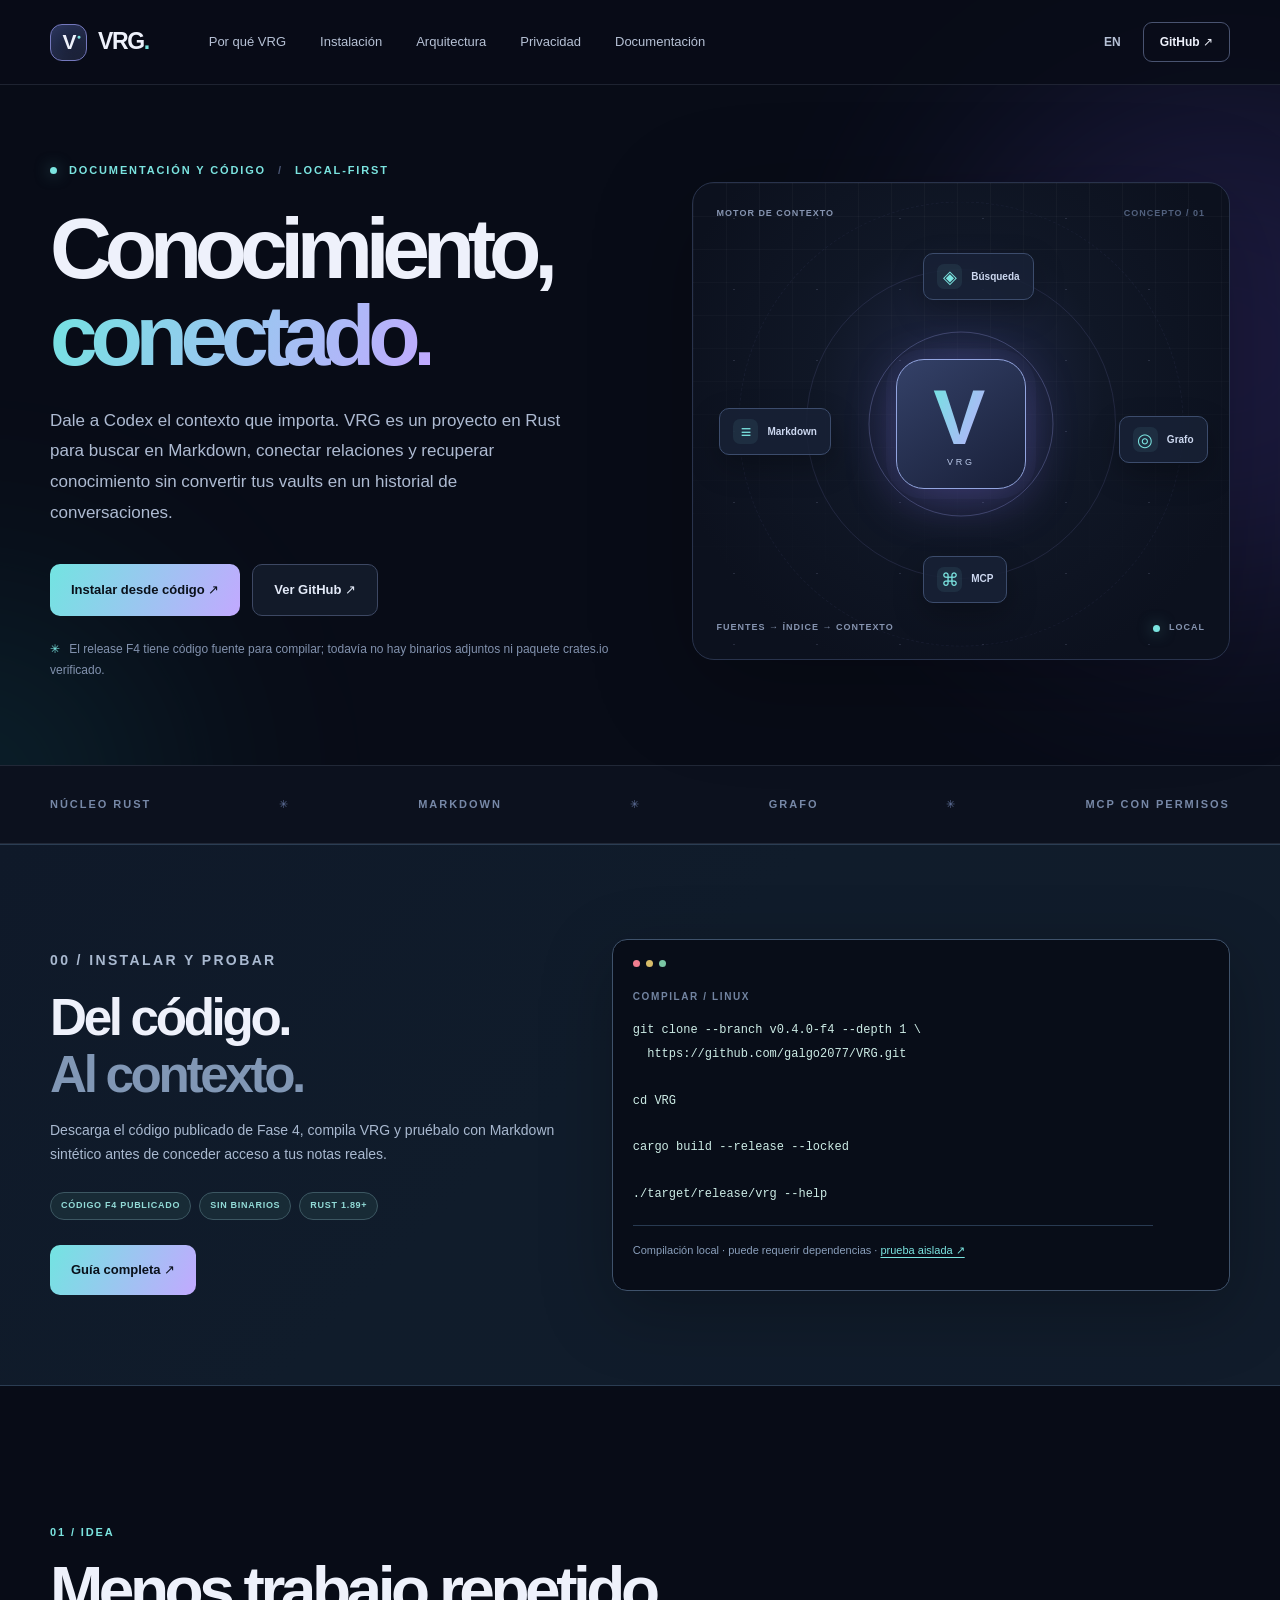
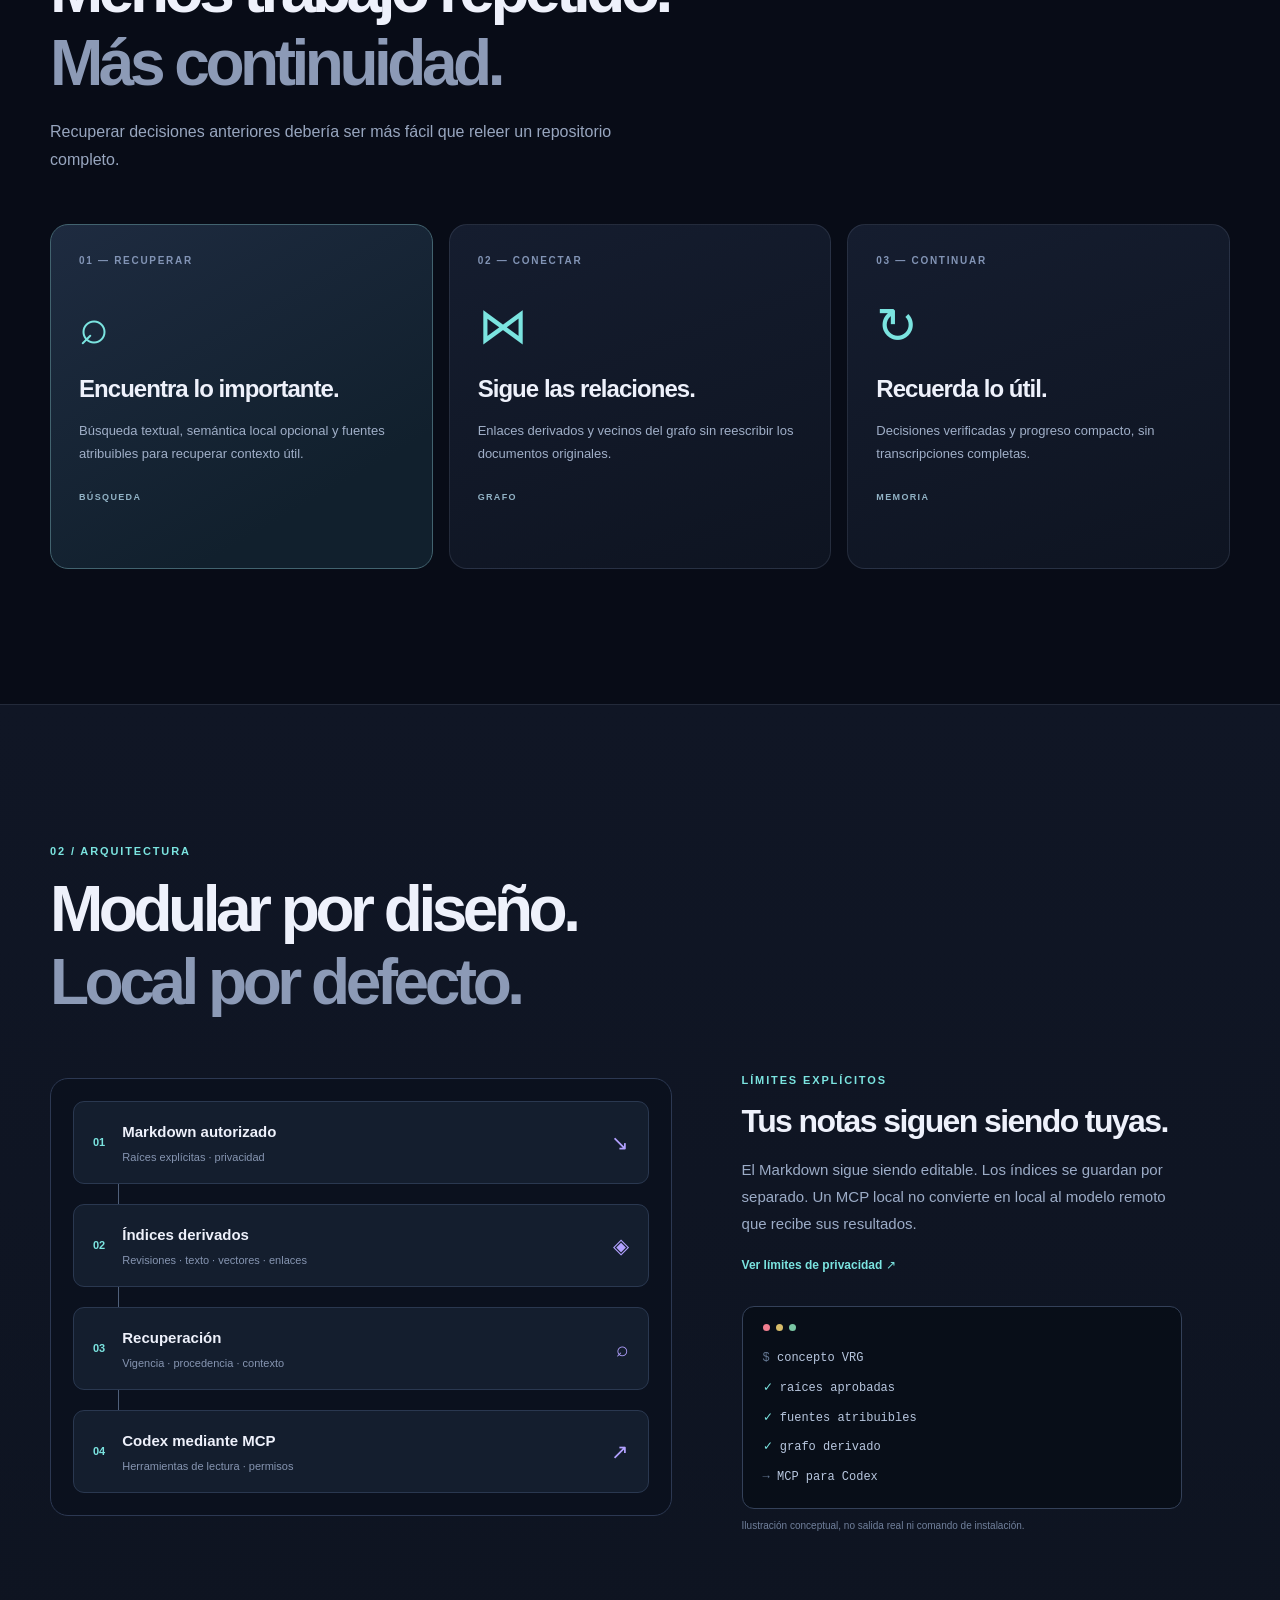
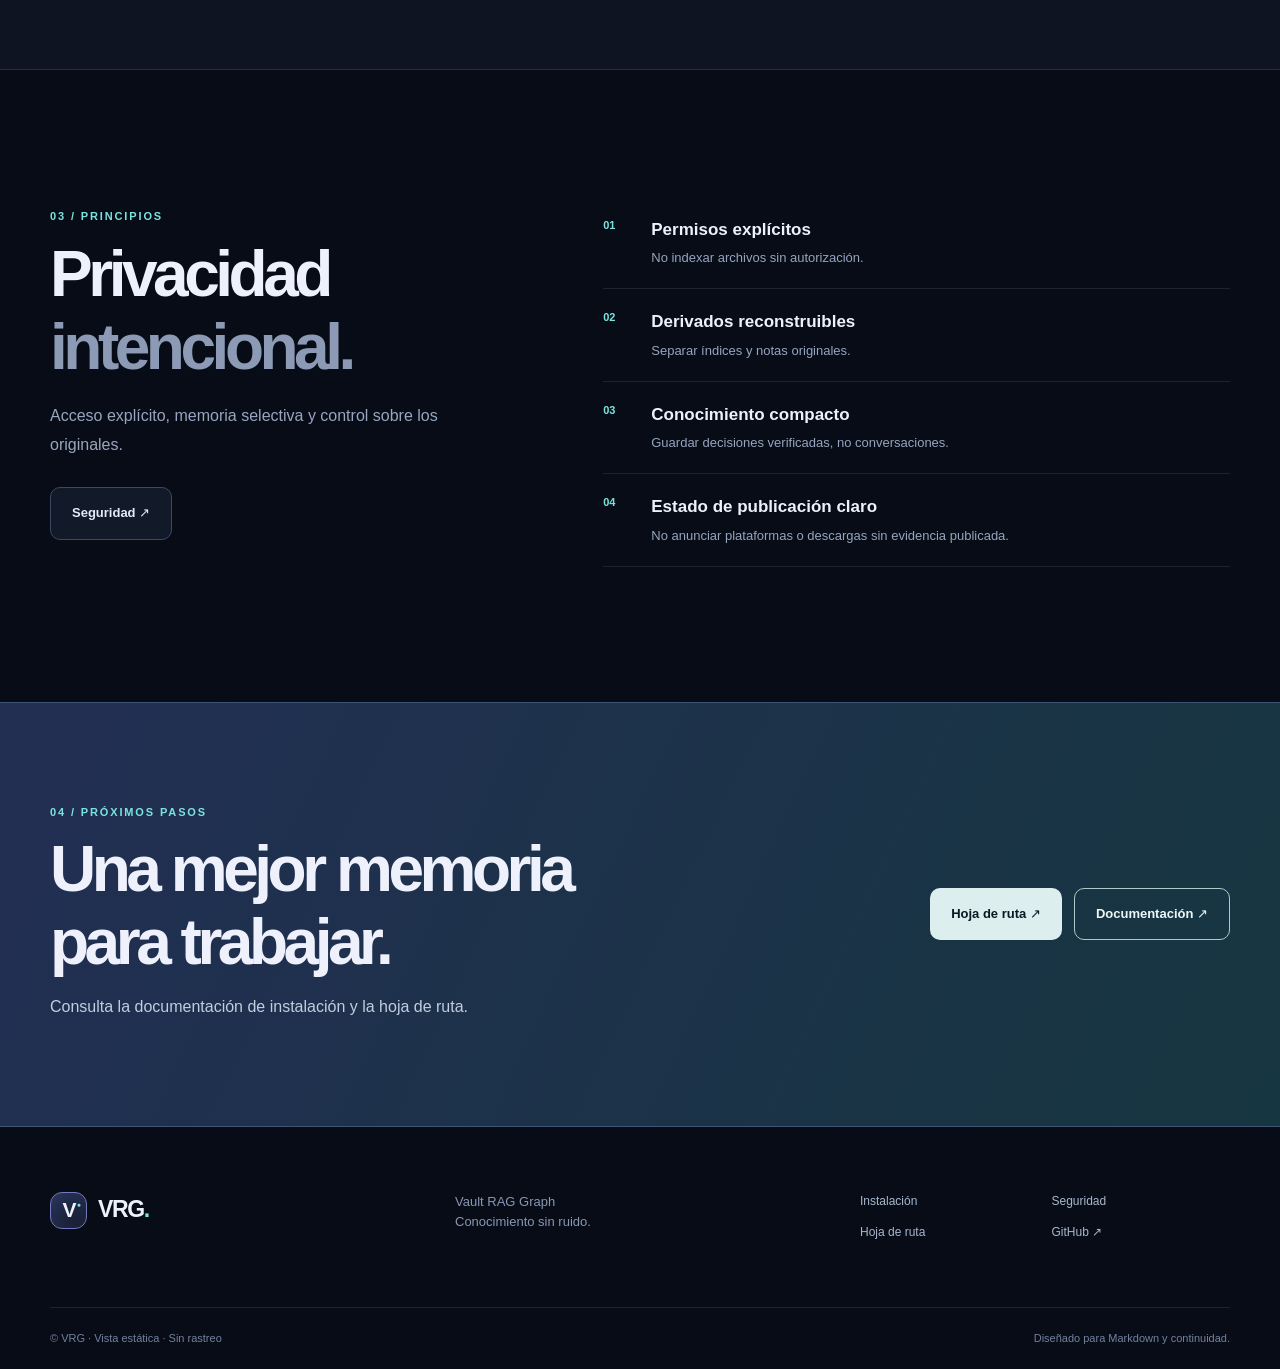
==== docs/es/index.html @ 417ad497 "docs: add F4 source installation walkthrough and Pages deployment" ====
<!doctype html>
<html lang="es">
<head>
  <meta charset="utf-8">
  <meta name="viewport" content="width=device-width, initial-scale=1">
  <meta name="theme-color" content="#080c17">
  <meta name="description" content="VRG: recuperación local de conocimiento Markdown con búsqueda, grafo y MCP para Codex.">
  <title>VRG — Conocimiento conectado.</title>
  <link rel="stylesheet" href="../site.css">
</head>
<body>
  <a class="skip-link" href="#main">Saltar al contenido</a>
  <div class="ambient ambient-one" aria-hidden="true"></div><div class="ambient ambient-two" aria-hidden="true"></div>
  <header class="header"><div class="shell nav"><a class="brand" href="./index.html" aria-label="Inicio de VRG"><span class="brand-mark">V<span>●</span></span><span>VRG<span class="brand-dot">.</span></span></a><nav class="nav-links" aria-label="Navegación principal"><a href="#why">Por qué VRG</a><a href="./setup.html">Instalación</a><a href="#architecture">Arquitectura</a><a href="#principles">Privacidad</a><a href="./guide.html#overview">Documentación</a></nav><div class="nav-right"><a class="lang" href="../index.html" lang="en" hreflang="en">EN</a><a class="nav-github" href="https://github.com/galgo2077/VRG" rel="noopener noreferrer">GitHub ↗</a></div></div></header>
  <main id="main">
    <section class="hero shell"><div class="hero-copy"><div class="eyebrow"><span class="pulse"></span> DOCUMENTACIÓN Y CÓDIGO <span class="eyebrow-dash">/</span> LOCAL-FIRST</div><h1>Conocimiento,<br><em>conectado.</em></h1><p class="lead">Dale a Codex el contexto que importa. VRG es un proyecto en Rust para buscar en Markdown, conectar relaciones y recuperar conocimiento sin convertir tus vaults en un historial de conversaciones.</p><div class="hero-actions"><a class="button button-primary" href="./setup.html">Instalar desde código ↗</a><a class="button button-secondary" href="https://github.com/galgo2077/VRG" rel="noopener noreferrer">Ver GitHub ↗</a></div><p class="release-note"><span class="note-star" aria-hidden="true">✳</span> El release F4 tiene código fuente para compilar; todavía no hay binarios adjuntos ni paquete crates.io verificado.</p></div><div class="hero-visual" aria-label="Flujo conceptual Markdown, búsqueda, grafo y Codex"><div class="visual-stars" aria-hidden="true"></div><div class="visual-label">MOTOR DE CONTEXTO <span>CONCEPTO / 01</span></div><div class="visual-center"><span class="halo halo-one"></span><span class="halo halo-two"></span><span class="halo halo-three"></span><div class="core-node"><span class="node-glyph">V</span><span class="node-tag">VRG</span></div><div class="satellite satellite-left"><span class="satellite-icon">≡</span><span>Markdown</span></div><div class="satellite satellite-top"><span class="satellite-icon">◈</span><span>Búsqueda</span></div><div class="satellite satellite-right"><span class="satellite-icon">◎</span><span>Grafo</span></div><div class="satellite satellite-bottom"><span class="satellite-icon">⌘</span><span>MCP</span></div></div><div class="visual-bottom"><span>FUENTES → ÍNDICE → CONTEXTO</span><span class="online-dot"></span><span>LOCAL</span></div></div></section>
    <section class="stats-strip"><div class="shell strip-inner"><span>NÚCLEO RUST</span><span class="strip-separator">✳</span><span>MARKDOWN</span><span class="strip-separator">✳</span><span>GRAFO</span><span class="strip-separator">✳</span><span>MCP CON PERMISOS</span></div></section>

    <section id="setup" class="quickstart-section"><div class="shell quickstart-layout">
      <div><p class="kicker">00 / INSTALAR Y PROBAR</p><h2>Del código.<br><span>Al contexto.</span></h2><p>Descarga el código publicado de Fase 4, compila VRG y pruébalo con Markdown sintético antes de conceder acceso a tus notas reales.</p>
      <div class="quickstart-meta"><span>CÓDIGO F4 PUBLICADO</span><span>SIN BINARIOS</span><span>RUST 1.89+</span></div><a class="button button-primary" href="./setup.html">Guía completa ↗</a></div>
      <div class="quickstart-terminal"><div class="terminal-dots"><i></i><i></i><i></i></div><div class="quickstart-terminal-label">COMPILAR / LINUX</div><pre><code><span>git clone --branch v0.4.0-f4 --depth 1 \
  https://github.com/galgo2077/VRG.git</span>
<span>cd VRG</span>
<span>cargo build --release --locked</span>
<span>./target/release/vrg --help</span></code></pre><p>Compilación local · puede requerir dependencias · <a href="./setup.html#demo">prueba aislada ↗</a></p></div>
    </div></section>

    <section id="why" class="section shell"><div class="section-head"><p class="kicker">01 / IDEA</p><h2>Menos trabajo repetido.<br><span>Más continuidad.</span></h2><p>Recuperar decisiones anteriores debería ser más fácil que releer un repositorio completo.</p></div><div class="feature-grid"><article class="feature-card featured"><div class="card-index">01 — RECUPERAR</div><div class="feature-symbol">⌕</div><h3>Encuentra lo importante.</h3><p>Búsqueda textual, semántica local opcional y fuentes atribuibles para recuperar contexto útil.</p><span class="mini-tag">BÚSQUEDA</span></article><article class="feature-card"><div class="card-index">02 — CONECTAR</div><div class="feature-symbol">⋈</div><h3>Sigue las relaciones.</h3><p>Enlaces derivados y vecinos del grafo sin reescribir los documentos originales.</p><span class="mini-tag">GRAFO</span></article><article class="feature-card"><div class="card-index">03 — CONTINUAR</div><div class="feature-symbol">↻</div><h3>Recuerda lo útil.</h3><p>Decisiones verificadas y progreso compacto, sin transcripciones completas.</p><span class="mini-tag">MEMORIA</span></article></div></section>
    <section id="architecture" class="section architecture-section"><div class="shell"><div class="section-head compact"><p class="kicker">02 / ARQUITECTURA</p><h2>Modular por diseño.<br><span>Local por defecto.</span></h2></div><div class="architecture-layout"><div class="architecture-flow"><div class="flow-stage"><span class="flow-number">01</span><div><strong>Markdown autorizado</strong><small>Raíces explícitas · privacidad</small></div><span class="flow-mark">↘</span></div><div class="flow-line"></div><div class="flow-stage"><span class="flow-number">02</span><div><strong>Índices derivados</strong><small>Revisiones · texto · vectores · enlaces</small></div><span class="flow-mark">◈</span></div><div class="flow-line"></div><div class="flow-stage"><span class="flow-number">03</span><div><strong>Recuperación</strong><small>Vigencia · procedencia · contexto</small></div><span class="flow-mark">⌕</span></div><div class="flow-line"></div><div class="flow-stage"><span class="flow-number">04</span><div><strong>Codex mediante MCP</strong><small>Herramientas de lectura · permisos</small></div><span class="flow-mark">↗</span></div></div><div class="architecture-aside"><p class="aside-label">LÍMITES EXPLÍCITOS</p><h3>Tus notas siguen siendo tuyas.</h3><p>El Markdown sigue siendo editable. Los índices se guardan por separado. Un MCP local no convierte en local al modelo remoto que recibe sus resultados.</p><a class="text-link" href="./guide.html#security">Ver límites de privacidad ↗</a><div class="terminal-preview"><div class="terminal-dots"><i></i><i></i><i></i></div><code><span class="terminal-muted">$</span> concepto VRG</code><code><span class="terminal-ok">✓</span> raíces aprobadas</code><code><span class="terminal-ok">✓</span> fuentes atribuibles</code><code><span class="terminal-ok">✓</span> grafo derivado</code><code><span class="terminal-muted">→</span> MCP para Codex</code></div><small class="terminal-disclaimer">Ilustración conceptual, no salida real ni comando de instalación.</small></div></div></div></section>
    <section id="principles" class="section shell"><div class="principle-layout"><div><p class="kicker">03 / PRINCIPIOS</p><h2>Privacidad<br><span>intencional.</span></h2><p class="principle-copy">Acceso explícito, memoria selectiva y control sobre los originales.</p><a class="button button-secondary" href="./guide.html#security">Seguridad ↗</a></div><div class="principle-list"><div><span>01</span><strong>Permisos explícitos</strong><p>No indexar archivos sin autorización.</p></div><div><span>02</span><strong>Derivados reconstruibles</strong><p>Separar índices y notas originales.</p></div><div><span>03</span><strong>Conocimiento compacto</strong><p>Guardar decisiones verificadas, no conversaciones.</p></div><div><span>04</span><strong>Estado de publicación claro</strong><p>No anunciar plataformas o descargas sin evidencia publicada.</p></div></div></div></section>
    <section class="cta-section"><div class="shell cta-inner"><div><p class="kicker">04 / PRÓXIMOS PASOS</p><h2>Una mejor memoria<br>para trabajar.</h2><p>Consulta la documentación de instalación y la hoja de ruta.</p></div><div class="cta-buttons"><a class="button button-light" href="./guide.html#roadmap">Hoja de ruta ↗</a><a class="button button-outline" href="./guide.html#overview">Documentación ↗</a></div></div></section>
  </main>
  <footer class="footer"><div class="shell footer-top"><a class="brand" href="./index.html"><span class="brand-mark">V<span>●</span></span><span>VRG<span class="brand-dot">.</span></span></a><p>Vault RAG Graph<br>Conocimiento sin ruido.</p><div class="footer-links"><a href="./setup.html">Instalación</a><a href="./guide.html#security">Seguridad</a><a href="./guide.html#roadmap">Hoja de ruta</a><a href="https://github.com/galgo2077/VRG" rel="noopener noreferrer">GitHub ↗</a></div></div><div class="shell footer-bottom"><span>© VRG · Vista estática · Sin rastreo</span><span>Diseñado para Markdown y continuidad.</span></div></footer>
</body>
</html>
---- docs/site.css ----
:root{color-scheme:dark;--bg:#080c17;--surface:#101624;--surface-2:#151d2e;--line:rgba(175,190,222,.13);--text:#eef1fb;--muted:#98a6bf;--cyan:#7be4e0;--purple:#b2a1ff;--gradient:linear-gradient(115deg,#72e4e1,#c2a9ff);font-family:Inter,ui-sans-serif,-apple-system,BlinkMacSystemFont,"Segoe UI",sans-serif;font-synthesis:none}
*{box-sizing:border-box}html{scroll-behavior:smooth}body{margin:0;background:var(--bg);color:var(--text);line-height:1.55;overflow-x:hidden}a{color:inherit;text-decoration:none}button,a{outline-offset:4px}a:focus-visible{outline:2px solid var(--cyan)}::selection{background:#9e9efa;color:#080c17}.shell{width:min(1180px,calc(100% - 52px));margin-inline:auto}.skip-link{position:absolute;top:-60px;left:16px;z-index:15;padding:10px 16px;background:#fff;color:#000}.skip-link:focus{top:12px}.ambient{position:absolute;pointer-events:none;border-radius:50%;filter:blur(115px);opacity:.24;z-index:-1}.ambient-one{width:560px;height:560px;top:70px;right:-230px;background:#5a47b8}.ambient-two{width:380px;height:380px;top:600px;left:-220px;background:#176871}.header{position:relative;z-index:4;border-bottom:1px solid var(--line);background:rgba(8,12,23,.8)}.nav{height:84px;display:flex;align-items:center;gap:60px}.brand{display:inline-flex;align-items:center;gap:11px;font-weight:850;font-size:23px;letter-spacing:-.06em;white-space:nowrap}.brand-mark{display:grid;place-items:center;position:relative;width:37px;height:37px;border:1px solid #7478bd;border-radius:12px;background:linear-gradient(145deg,#212e52,#101625);font-size:21px;letter-spacing:-.1em;box-shadow:inset 0 0 25px #b5a0ff1c}.brand-mark span{position:absolute;font-size:7px;top:7px;right:7px;color:var(--cyan)}.brand-dot{color:var(--cyan)}.nav-links{display:flex;align-items:center;gap:34px;font-size:13px;color:#b6c1d5}.nav-links a:hover,.footer-links a:hover,.lang:hover{color:var(--cyan)}.nav-right{margin-left:auto;display:flex;gap:22px;align-items:center}.lang{font-size:12px;font-weight:800;color:#b6c1d5}.nav-github{border:1px solid #495370;border-radius:9px;padding:10px 16px;font-size:12px;font-weight:750}.nav-github:hover{background:#1d263a}.hero{min-height:680px;display:grid;grid-template-columns:1fr .91fr;align-items:center;gap:50px;padding-top:66px;padding-bottom:74px}.hero-copy{max-width:605px}.eyebrow,.kicker,.aside-label{color:var(--cyan);font-size:11px;font-weight:850;letter-spacing:.17em}.eyebrow{display:flex;gap:12px;align-items:center;flex-wrap:wrap}.eyebrow-dash{color:#4c5877}.pulse,.online-dot{display:inline-block;width:7px;height:7px;border-radius:50%;background:var(--cyan);box-shadow:0 0 15px #7be4e080}.hero h1{font-weight:840;font-size:clamp(56px,6.7vw,98px);letter-spacing:-.085em;line-height:1.02;margin:26px 0}.hero h1 em{font-style:normal;background:var(--gradient);-webkit-background-clip:text;background-clip:text;color:transparent}.lead{font-size:17px;color:#aebbd2;max-width:520px;line-height:1.8}.hero-actions{display:flex;gap:12px;flex-wrap:wrap;margin-top:36px}.button{display:inline-flex;align-items:center;justify-content:center;gap:24px;border-radius:10px;padding:15px 21px;min-height:50px;font-size:13px;font-weight:800;transition:transform .2s,background .2s,border-color .2s}.button:hover{transform:translateY(-2px)}.button-primary{color:#09101a;background:var(--gradient)}.button-secondary{border:1px solid #3d4863;background:#121a29;color:#e3eaf8}.button-secondary:hover{background:#1a263b}.release-note{margin:23px 0 0;color:#8292ae;font-size:12px;line-height:1.7}.note-star{color:var(--cyan);margin-right:6px}.hero-visual{height:478px;position:relative;border-radius:22px;border:1px solid #29334c;background:radial-gradient(ellipse at 50% 42%,#202846 0%,#101726 38%,#0c111e 78%);overflow:hidden;box-shadow:0 25px 100px rgba(0,0,0,.26)}.hero-visual:before{content:"";position:absolute;inset:0;background-image:linear-gradient(#ffffff08 1px,transparent 1px),linear-gradient(90deg,#ffffff08 1px,transparent 1px);background-size:33px 33px;mask-image:linear-gradient(black,transparent 98%)}.visual-stars{position:absolute;inset:0;background-image:radial-gradient(#bdc5efaa 1px,transparent 1px);background-size:83px 71px;opacity:.22}.visual-label,.visual-bottom{position:absolute;left:24px;right:24px;display:flex;align-items:center;justify-content:space-between;color:#8694b0;font-size:9px;letter-spacing:.11em;font-weight:800;z-index:2}.visual-label{top:24px}.visual-label span{color:#52617e}.visual-bottom{bottom:24px;justify-content:flex-start;gap:9px}.visual-bottom .online-dot{margin-left:auto}.visual-center{position:absolute;inset:38px 0 32px}.halo{position:absolute;border:1px solid #797dbc2c;border-radius:50%;top:50%;left:50%;transform:translate(-50%,-50%)}.halo-one{width:185px;height:185px;border-color:#aab0ff42}.halo-two{width:310px;height:310px}.halo-three{width:445px;height:445px;border-style:dashed;opacity:.5}.core-node{position:absolute;top:50%;left:50%;transform:translate(-50%,-50%);display:flex;flex-direction:column;align-items:center;justify-content:center;width:130px;height:130px;border-radius:28px;border:1px solid #93a5e0;background:linear-gradient(145deg,#344168,#181f38);box-shadow:0 0 0 10px #9099fd09,0 12px 50px #917aff45}.node-glyph{font-size:78px;font-weight:900;line-height:1;letter-spacing:-.14em;background:var(--gradient);color:transparent;background-clip:text;-webkit-background-clip:text;padding-right:.18em}.node-tag{font-size:9px;color:#b9c8e8;letter-spacing:.3em}.satellite{position:absolute;display:flex;align-items:center;gap:9px;background:#182136dd;border:1px solid #3c4c6c;border-radius:10px;padding:10px 13px;font-size:10px;font-weight:750;color:#cdd8f0;box-shadow:0 12px 30px #0004}.satellite-icon{display:grid;place-items:center;width:25px;height:25px;border-radius:7px;background:#7be4e014;color:var(--cyan);font-size:18px}.satellite-left{top:46%;left:5%}.satellite-right{top:48%;right:4%}.satellite-top{top:8%;left:43%}.satellite-bottom{bottom:6%;left:43%}.stats-strip{border-top:1px solid var(--line);border-bottom:1px solid var(--line);background:#0c111e}.strip-inner{min-height:77px;display:flex;align-items:center;justify-content:space-between;gap:20px;color:#7788a7;letter-spacing:.18em;font-size:11px;font-weight:900}.strip-separator{color:#60719a}.section{padding-top:127px;padding-bottom:135px}.section-head{max-width:740px;margin-bottom:50px}.section-head h2,.principle-layout h2,.cta-inner h2{font-size:clamp(40px,5vw,65px);letter-spacing:-.07em;line-height:1.14;margin:13px 0 18px}.section-head h2 span,.principle-layout h2 span{color:#8c9ab6}.section-head>p:not(.kicker){max-width:580px;color:var(--muted);font-size:16px;line-height:1.75}.feature-grid{display:grid;grid-template-columns:repeat(3,1fr);gap:16px}.feature-card{position:relative;min-height:345px;border:1px solid var(--line);border-radius:18px;padding:28px;background:linear-gradient(160deg,#151d2f,#0e1421)}.feature-card.featured{background:linear-gradient(150deg,#1e2b40,#11202d 76%);border-color:#42636f}.card-index{font-size:10px;letter-spacing:.17em;color:#8294b5;font-weight:800}.feature-symbol{margin-top:32px;font-size:50px;color:var(--cyan);line-height:1}.feature-card h3{font-size:24px;letter-spacing:-.04em;margin:19px 0 8px}.feature-card p{font-size:13px;line-height:1.75;color:#a0afc8;max-width:330px}.mini-tag{display:inline-block;margin-top:13px;font-size:9px;letter-spacing:.15em;font-weight:850;color:#92b3c6}.architecture-section{background:linear-gradient(180deg,#101625,#0e1421);border-block:1px solid var(--line)}.section-head.compact{margin-bottom:42px}.architecture-layout{display:grid;grid-template-columns:1.12fr .88fr;gap:70px;align-items:center}.architecture-flow{border:1px solid #2c3852;background:#0b111e;border-radius:18px;padding:22px}.flow-stage{display:flex;align-items:center;gap:17px;background:#141e2e;border:1px solid #2a3850;border-radius:11px;min-height:83px;padding:15px 19px}.flow-number{color:var(--cyan);font-size:11px;font-weight:900}.flow-stage>div{flex:1}.flow-stage strong,.flow-stage small{display:block}.flow-stage strong{font-size:15px}.flow-stage small{margin-top:5px;color:#8695b1;font-size:11px}.flow-mark{font-size:21px;color:var(--purple)}.flow-line{height:20px;width:1px;margin-left:45px;background:#50607a}.architecture-aside{max-width:440px}.architecture-aside h3{font-size:32px;line-height:1.17;letter-spacing:-.05em;margin:14px 0}.architecture-aside>p:not(.aside-label){color:#9cacc7;font-size:15px;line-height:1.8}.text-link{font-size:12px;font-weight:800;color:var(--cyan)}.terminal-preview{margin-top:30px;border:1px solid #344159;border-radius:12px;padding:17px 20px 22px;background:#080e18;display:flex;flex-direction:column;gap:11px}.terminal-dots{display:flex;gap:6px;margin-bottom:7px}.terminal-dots i{width:7px;height:7px;border-radius:50%;background:#415473}.terminal-dots i:first-child{background:#f17e90}.terminal-dots i:nth-child(2){background:#d7bc69}.terminal-dots i:last-child{background:#7ac6a4}.terminal-preview code{font-family:ui-monospace,SFMono-Regular,Consolas,monospace;color:#b8c7df;font-size:12px}.terminal-ok{color:var(--cyan)}.terminal-muted{color:#657994}.terminal-disclaimer{display:block;color:#71809c;font-size:10px;margin-top:9px}.principle-layout{display:grid;grid-template-columns:.85fr 1.15fr;gap:90px}.principle-copy{color:var(--muted);font-size:16px;line-height:1.8;max-width:400px;margin-bottom:28px}.principle-list>div{border-bottom:1px solid var(--line);padding:20px 0;display:grid;grid-template-columns:36px 1fr;column-gap:12px}.principle-list>div>span{font-size:11px;color:var(--cyan);font-weight:800;grid-row:span 2}.principle-list strong{font-size:17px}.principle-list p{margin:5px 0 0;color:#95a5be;font-size:13px;grid-column:2}.cta-section{background:linear-gradient(115deg,#222e53,#163640);border-top:1px solid #405372;border-bottom:1px solid #405372}.cta-inner{display:flex;justify-content:space-between;gap:50px;align-items:center;padding-block:90px}.cta-inner h2{margin:12px 0}.cta-inner p:not(.kicker){color:#c0cede;max-width:540px}.cta-buttons{display:flex;gap:12px;flex-wrap:wrap}.button-light{background:#dceeed;color:#0b1925}.button-outline{border:1px solid #adcac7;color:#edf8f6}.footer{background:#080c17}.footer-top{display:grid;grid-template-columns:1fr 1fr 1fr;gap:35px;align-items:start;padding-top:65px;padding-bottom:65px}.footer-top p{color:#8798b4;font-size:13px;margin:0}.footer-links{display:grid;grid-template-columns:1fr 1fr;gap:13px;font-size:12px;color:#a7b7ce}.footer-bottom{padding-block:22px;border-top:1px solid var(--line);display:flex;justify-content:space-between;color:#71829f;font-size:11px}
@media(max-width:1050px){.nav{gap:25px}.nav-links{gap:16px}.hero{gap:20px}.hero-visual{height:420px}.architecture-layout{gap:30px}.principle-layout{gap:35px}.cta-inner{align-items:flex-start;flex-direction:column}}
@media(max-width:800px){.shell{width:min(100% - 36px,640px)}.nav{height:72px}.nav-links{display:none}.hero{grid-template-columns:1fr;min-height:0;padding-top:70px;padding-bottom:65px}.hero h1{font-size:clamp(54px,11vw,79px)}.hero-visual{height:430px}.strip-inner{flex-wrap:wrap;justify-content:center;padding:20px 0;font-size:9px;gap:14px}.section{padding-top:88px;padding-bottom:90px}.feature-grid{grid-template-columns:1fr}.feature-card{min-height:275px}.feature-symbol{margin-top:16px}.architecture-layout,.principle-layout{grid-template-columns:1fr}.footer-top{grid-template-columns:1fr 1fr}.footer-links{grid-column:1/-1}.cta-inner{padding-block:65px}}
@media(max-width:480px){.shell{width:calc(100% - 30px)}.nav-right{gap:10px}.nav-github{padding:9px 11px}.hero{padding-top:50px}.hero h1{font-size:56px}.lead{font-size:15px}.hero-visual{height:365px}.halo-three{width:350px;height:350px}.halo-two{width:250px;height:250px}.satellite{padding:7px;gap:4px;font-size:9px}.satellite-icon{width:20px;height:20px;font-size:14px}.satellite-left{left:2%}.satellite-right{right:2%}.satellite-top{left:40%}.satellite-bottom{left:40%}.core-node{width:112px;height:112px}.node-glyph{font-size:65px}.visual-label,.visual-bottom{left:14px;right:14px}.visual-label span{display:none}.footer-top{grid-template-columns:1fr}.footer-links{grid-column:auto}.footer-bottom{flex-direction:column;gap:8px}.cta-buttons{width:100%}}
@media(prefers-reduced-motion:reduce){html{scroll-behavior:auto}.button{transition:none}.button:hover{transform:none}}


.quickstart-section{background:linear-gradient(135deg,#0f1929,#101c2b 45%,#111c2b);border-block:1px solid #2b3d53}.quickstart-layout{display:grid;grid-template-columns:.9fr 1.1fr;gap:56px;align-items:center;padding-block:90px}.quickstart-layout h2{font-size:clamp(37px,4vw,56px);line-height:1.12;letter-spacing:-.065em;margin:16px 0}.quickstart-layout h2 span{color:#8197b5}.quickstart-layout p{color:#a9b9d0;line-height:1.7;font-size:14px;max-width:520px}.quickstart-meta{display:flex;flex-wrap:wrap;gap:8px;margin:25px 0}.quickstart-meta span{border:1px solid #3c5762;background:#182b36;padding:6px 10px;border-radius:20px;color:#92dbd7;letter-spacing:.08em;font-size:9px;font-weight:800}.quickstart-terminal{border:1px solid #3f526b;border-radius:15px;background:#080d18;padding:20px;overflow:hidden;box-shadow:0 20px 70px rgba(0,0,0,.25)}.quickstart-terminal-label{font-size:10px;color:#7284a1;letter-spacing:.16em;font-weight:800;margin:22px 0 15px}.quickstart-terminal pre{font-size:12px;line-height:1.95;margin:0;white-space:pre-wrap;overflow-wrap:anywhere;color:#cdece6}.quickstart-terminal code{font-family:ui-monospace,Consolas,monospace}.quickstart-terminal pre span{display:block}.quickstart-terminal p{border-top:1px solid #283a51;padding-top:15px;margin-top:18px;color:#8a9fbb;font-size:11px}.quickstart-terminal a{color:#7be4e0;text-decoration:underline;text-underline-offset:3px}@media(max-width:800px){.quickstart-layout{grid-template-columns:1fr;gap:28px;padding-block:65px}.quickstart-terminal pre{font-size:11px}}
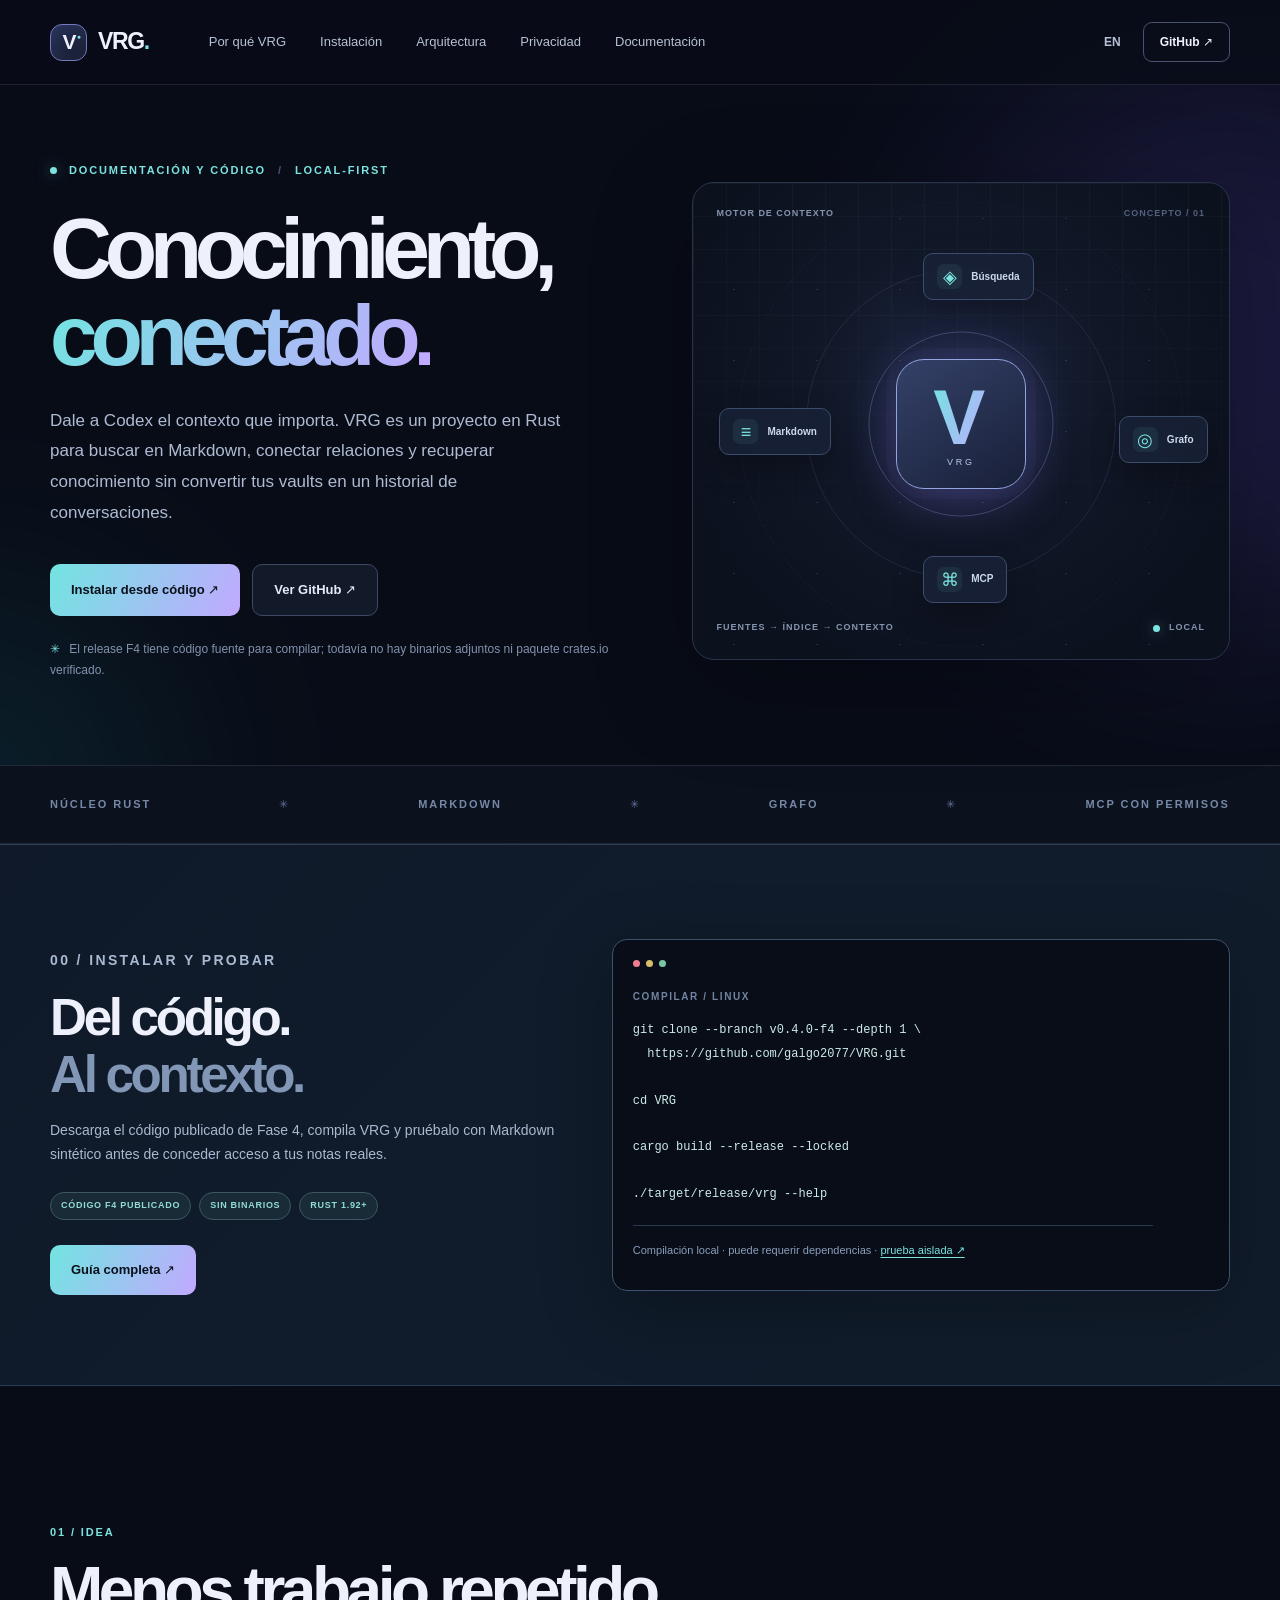
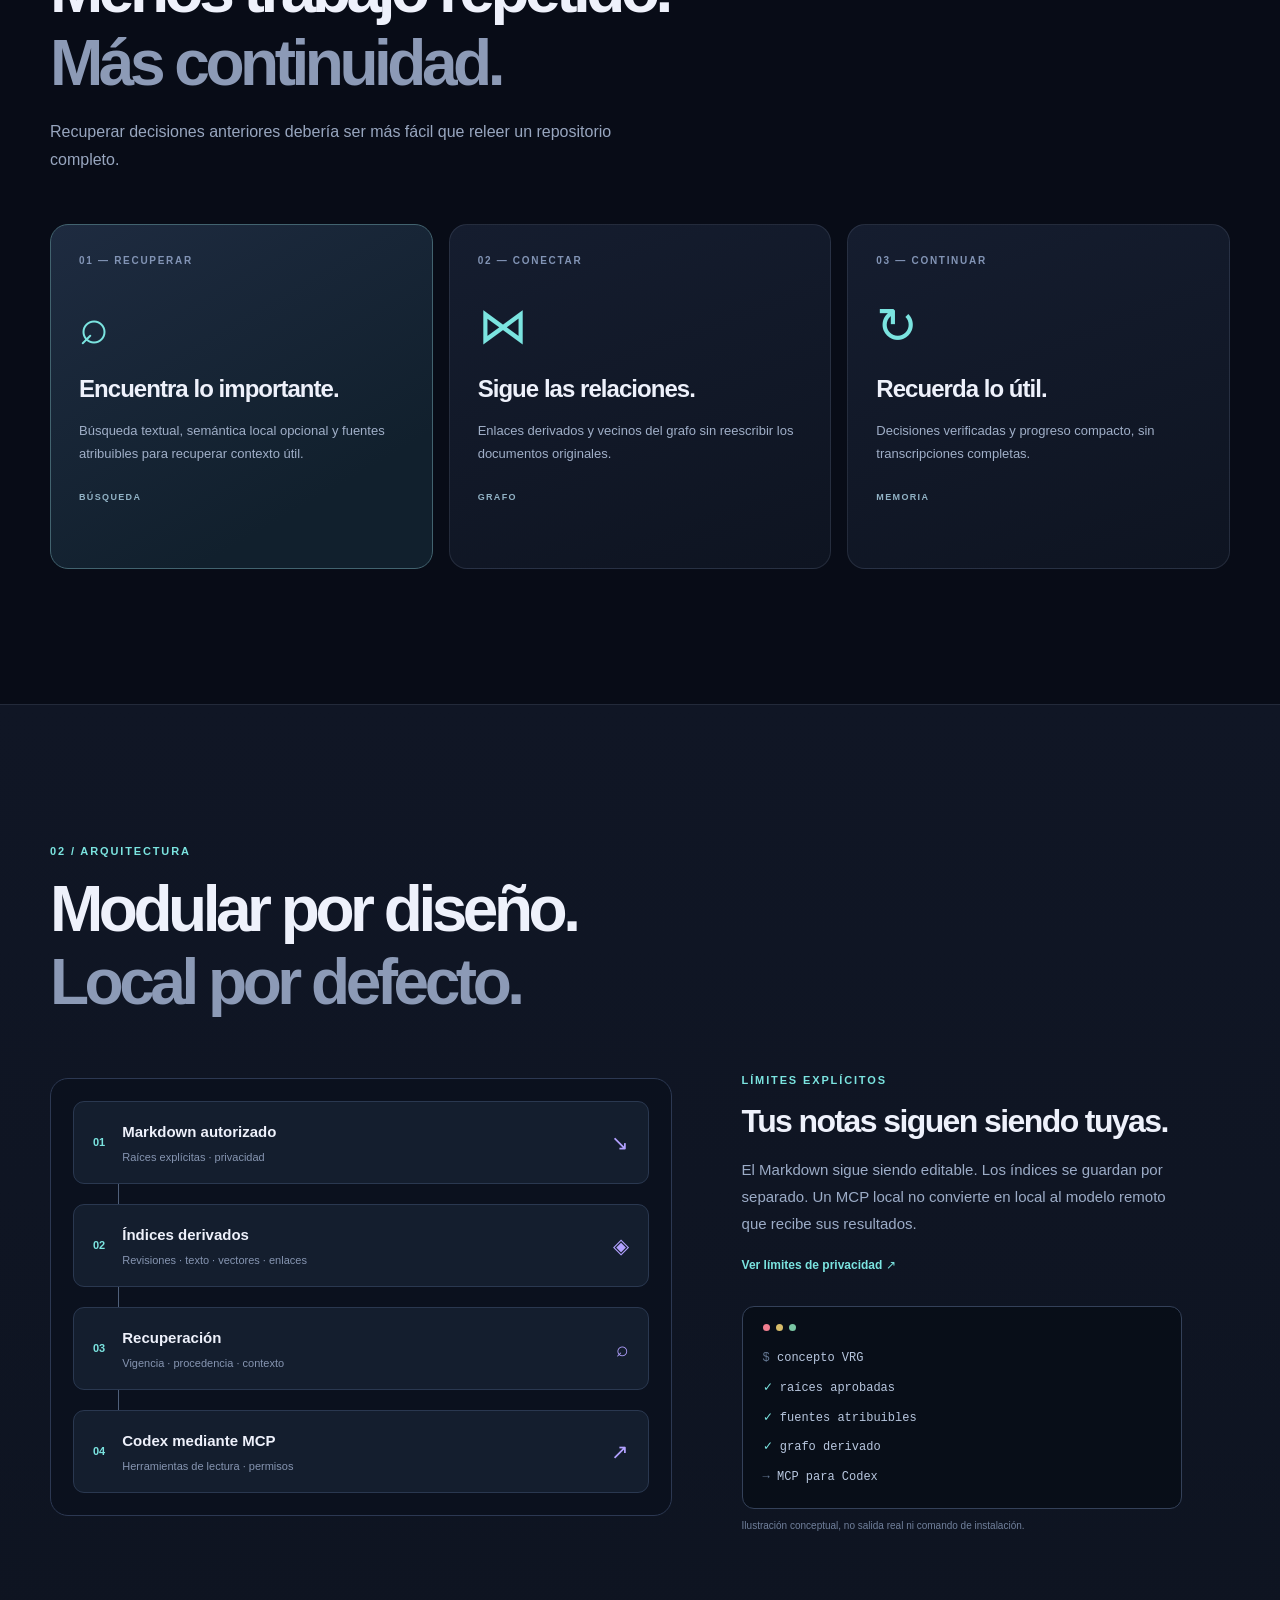
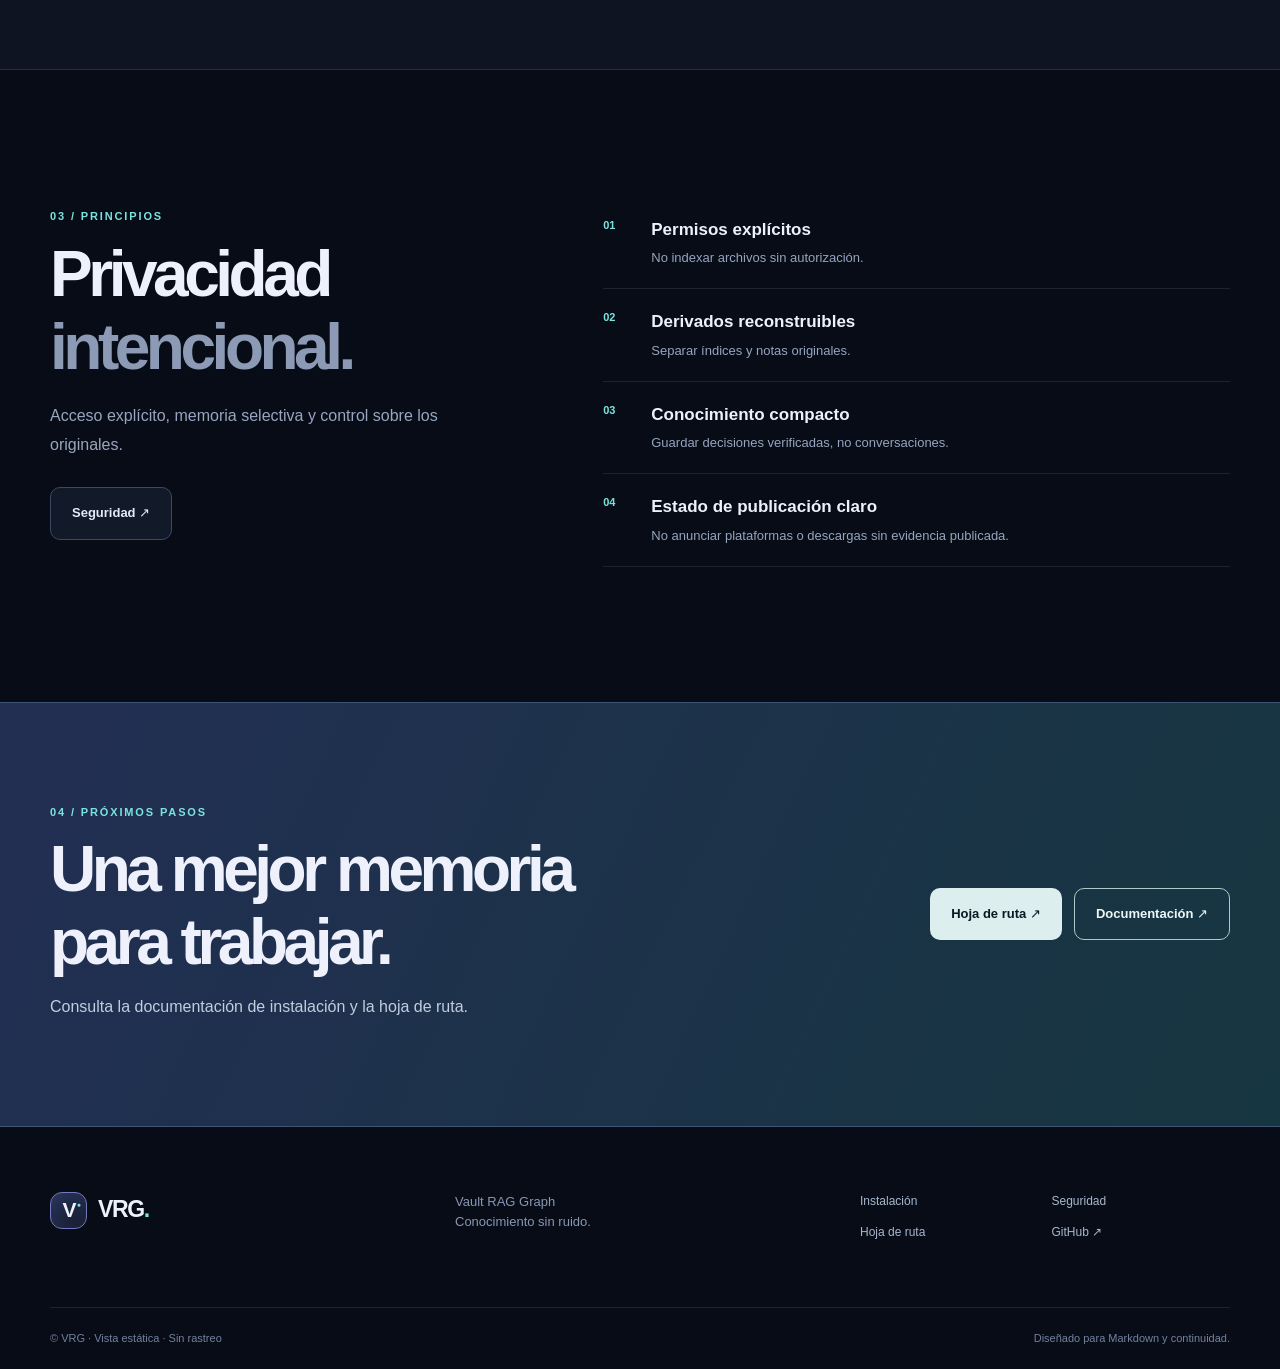
==== commit db4c2bcb: "fix: correct Rust minimum and crate metadata" ====
--- a/docs/es/index.html
+++ b/docs/es/index.html
@@ -18,7 +18,7 @@
 
     <section id="setup" class="quickstart-section"><div class="shell quickstart-layout">
       <div><p class="kicker">00 / INSTALAR Y PROBAR</p><h2>Del código.<br><span>Al contexto.</span></h2><p>Descarga el código publicado de Fase 4, compila VRG y pruébalo con Markdown sintético antes de conceder acceso a tus notas reales.</p>
-      <div class="quickstart-meta"><span>CÓDIGO F4 PUBLICADO</span><span>SIN BINARIOS</span><span>RUST 1.89+</span></div><a class="button button-primary" href="./setup.html">Guía completa ↗</a></div>
+      <div class="quickstart-meta"><span>CÓDIGO F4 PUBLICADO</span><span>SIN BINARIOS</span><span>RUST 1.92+</span></div><a class="button button-primary" href="./setup.html">Guía completa ↗</a></div>
       <div class="quickstart-terminal"><div class="terminal-dots"><i></i><i></i><i></i></div><div class="quickstart-terminal-label">COMPILAR / LINUX</div><pre><code><span>git clone --branch v0.4.0-f4 --depth 1 \
   https://github.com/galgo2077/VRG.git</span>
 <span>cd VRG</span>
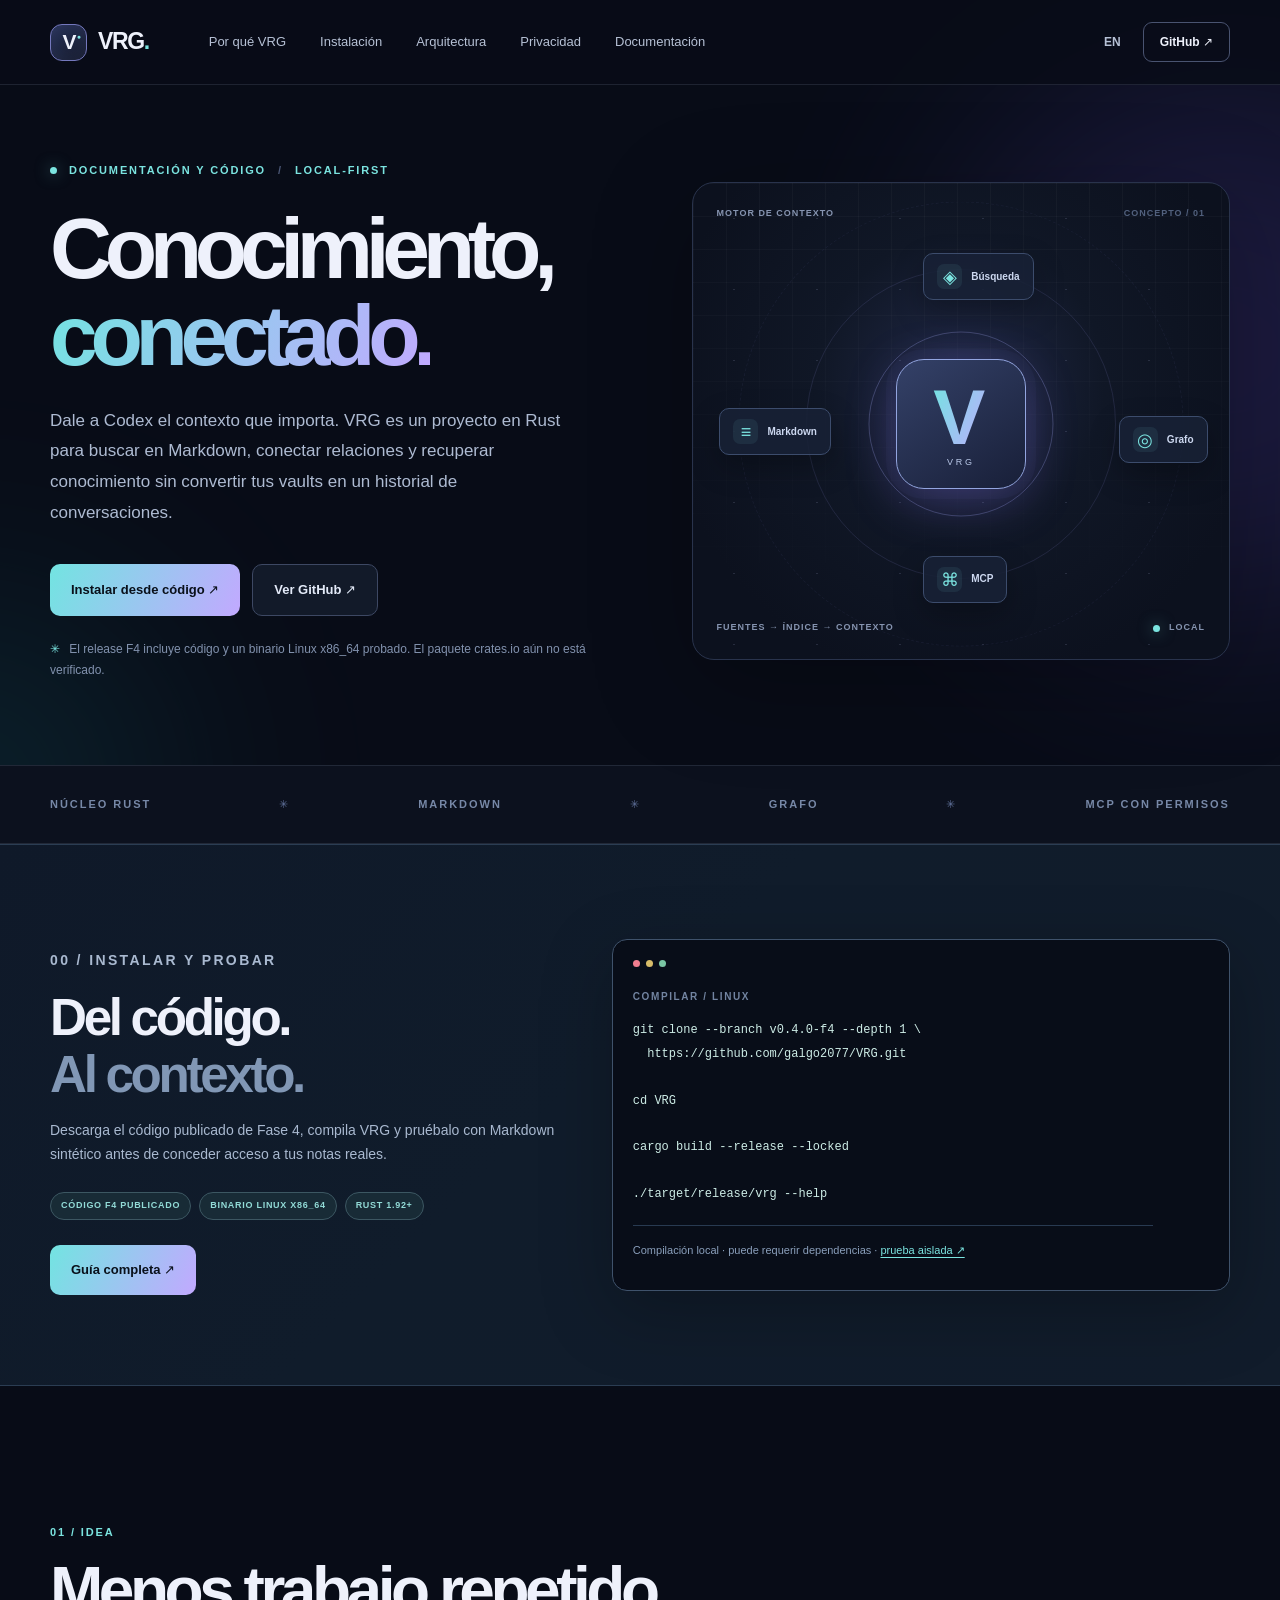
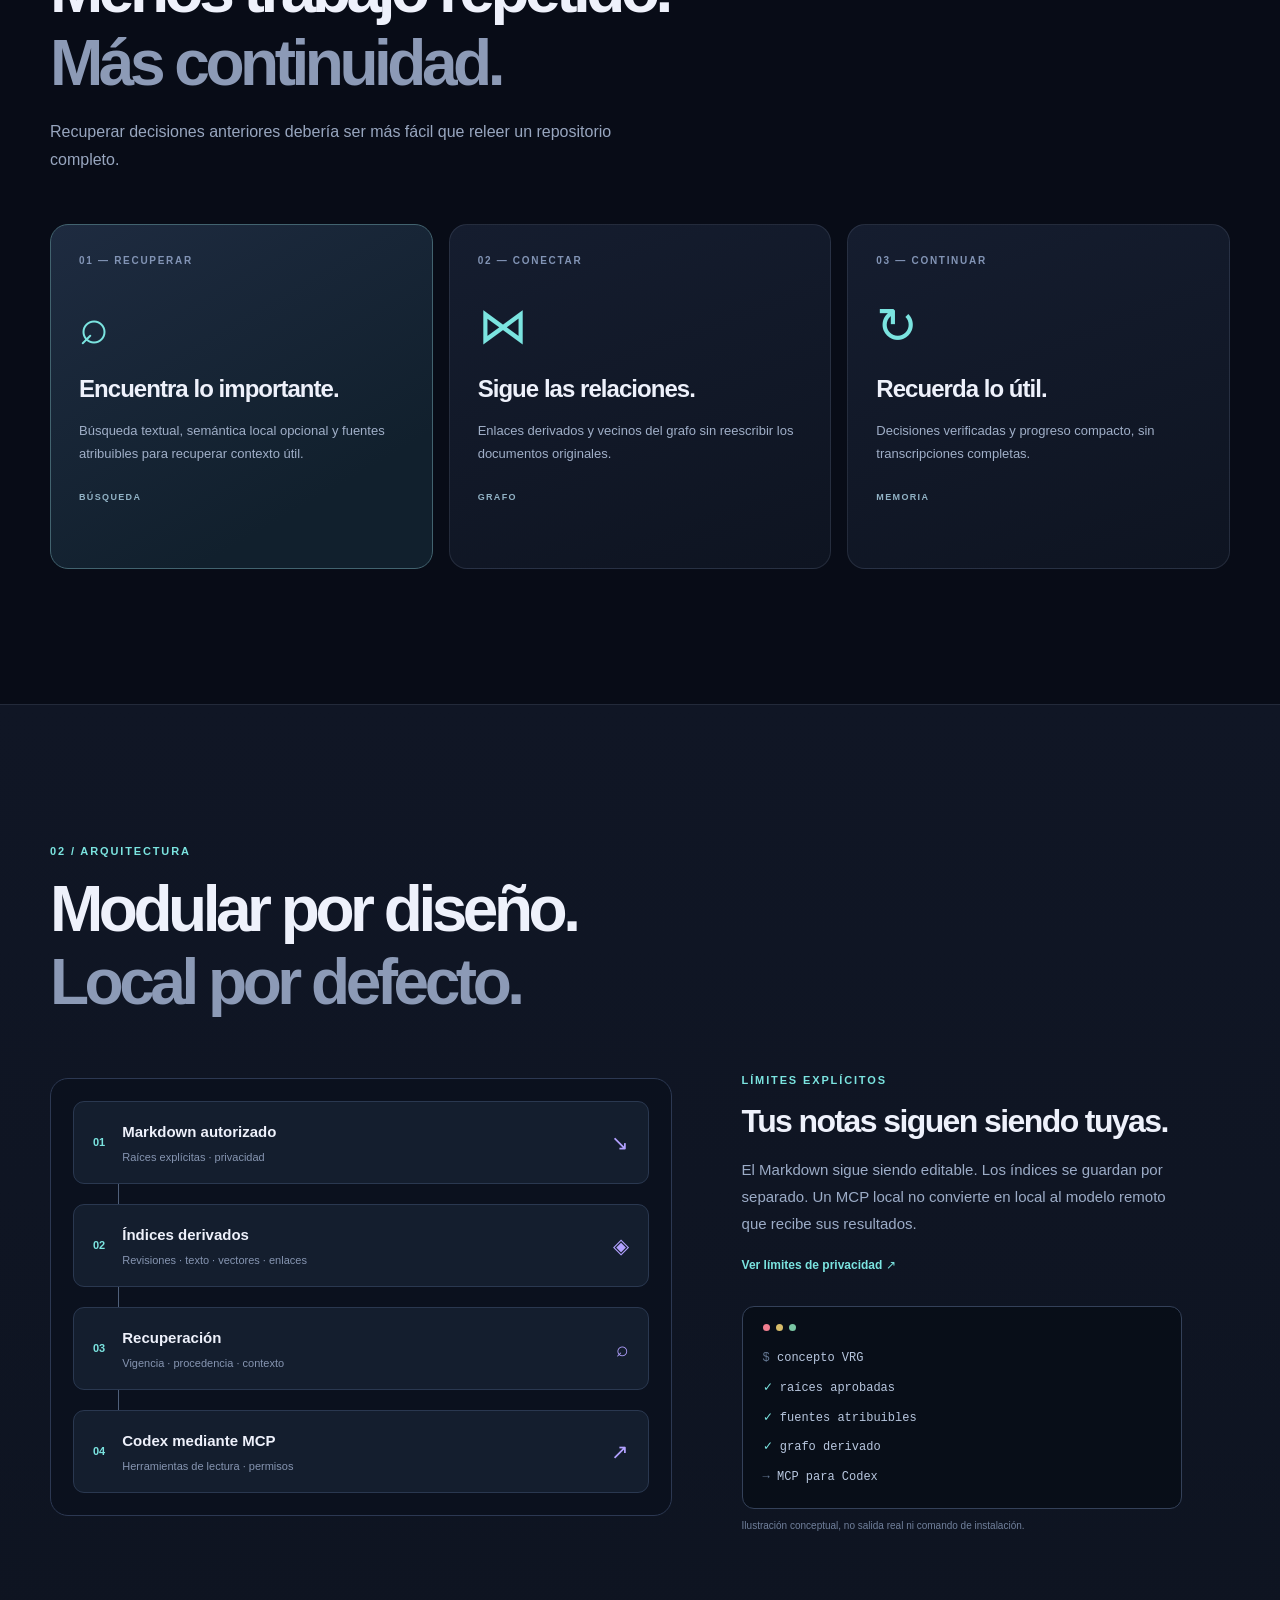
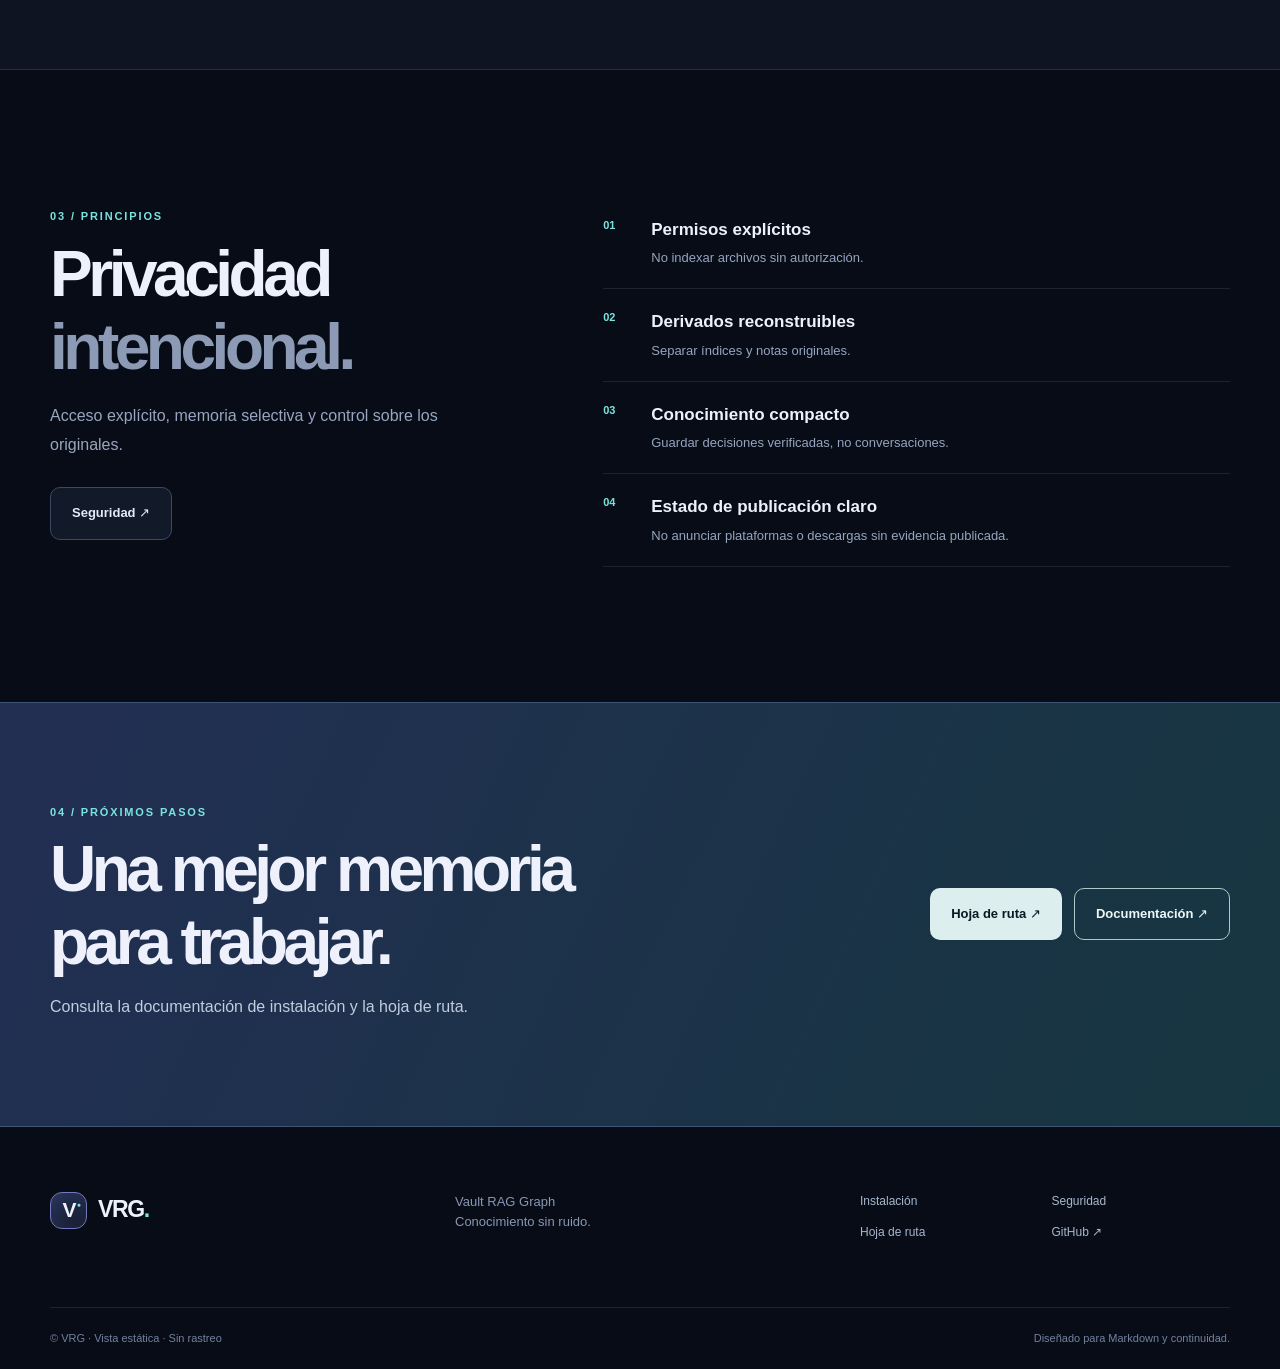
==== commit 3dc2ee93: "docs: publish verified Linux distribution guidance" ====
--- a/docs/es/index.html
+++ b/docs/es/index.html
@@ -13,12 +13,12 @@
   <div class="ambient ambient-one" aria-hidden="true"></div><div class="ambient ambient-two" aria-hidden="true"></div>
   <header class="header"><div class="shell nav"><a class="brand" href="./index.html" aria-label="Inicio de VRG"><span class="brand-mark">V<span>●</span></span><span>VRG<span class="brand-dot">.</span></span></a><nav class="nav-links" aria-label="Navegación principal"><a href="#why">Por qué VRG</a><a href="./setup.html">Instalación</a><a href="#architecture">Arquitectura</a><a href="#principles">Privacidad</a><a href="./guide.html#overview">Documentación</a></nav><div class="nav-right"><a class="lang" href="../index.html" lang="en" hreflang="en">EN</a><a class="nav-github" href="https://github.com/galgo2077/VRG" rel="noopener noreferrer">GitHub ↗</a></div></div></header>
   <main id="main">
-    <section class="hero shell"><div class="hero-copy"><div class="eyebrow"><span class="pulse"></span> DOCUMENTACIÓN Y CÓDIGO <span class="eyebrow-dash">/</span> LOCAL-FIRST</div><h1>Conocimiento,<br><em>conectado.</em></h1><p class="lead">Dale a Codex el contexto que importa. VRG es un proyecto en Rust para buscar en Markdown, conectar relaciones y recuperar conocimiento sin convertir tus vaults en un historial de conversaciones.</p><div class="hero-actions"><a class="button button-primary" href="./setup.html">Instalar desde código ↗</a><a class="button button-secondary" href="https://github.com/galgo2077/VRG" rel="noopener noreferrer">Ver GitHub ↗</a></div><p class="release-note"><span class="note-star" aria-hidden="true">✳</span> El release F4 tiene código fuente para compilar; todavía no hay binarios adjuntos ni paquete crates.io verificado.</p></div><div class="hero-visual" aria-label="Flujo conceptual Markdown, búsqueda, grafo y Codex"><div class="visual-stars" aria-hidden="true"></div><div class="visual-label">MOTOR DE CONTEXTO <span>CONCEPTO / 01</span></div><div class="visual-center"><span class="halo halo-one"></span><span class="halo halo-two"></span><span class="halo halo-three"></span><div class="core-node"><span class="node-glyph">V</span><span class="node-tag">VRG</span></div><div class="satellite satellite-left"><span class="satellite-icon">≡</span><span>Markdown</span></div><div class="satellite satellite-top"><span class="satellite-icon">◈</span><span>Búsqueda</span></div><div class="satellite satellite-right"><span class="satellite-icon">◎</span><span>Grafo</span></div><div class="satellite satellite-bottom"><span class="satellite-icon">⌘</span><span>MCP</span></div></div><div class="visual-bottom"><span>FUENTES → ÍNDICE → CONTEXTO</span><span class="online-dot"></span><span>LOCAL</span></div></div></section>
+    <section class="hero shell"><div class="hero-copy"><div class="eyebrow"><span class="pulse"></span> DOCUMENTACIÓN Y CÓDIGO <span class="eyebrow-dash">/</span> LOCAL-FIRST</div><h1>Conocimiento,<br><em>conectado.</em></h1><p class="lead">Dale a Codex el contexto que importa. VRG es un proyecto en Rust para buscar en Markdown, conectar relaciones y recuperar conocimiento sin convertir tus vaults en un historial de conversaciones.</p><div class="hero-actions"><a class="button button-primary" href="./setup.html">Instalar desde código ↗</a><a class="button button-secondary" href="https://github.com/galgo2077/VRG" rel="noopener noreferrer">Ver GitHub ↗</a></div><p class="release-note"><span class="note-star" aria-hidden="true">✳</span> El release F4 incluye código y un binario Linux x86_64 probado. El paquete crates.io aún no está verificado.</p></div><div class="hero-visual" aria-label="Flujo conceptual Markdown, búsqueda, grafo y Codex"><div class="visual-stars" aria-hidden="true"></div><div class="visual-label">MOTOR DE CONTEXTO <span>CONCEPTO / 01</span></div><div class="visual-center"><span class="halo halo-one"></span><span class="halo halo-two"></span><span class="halo halo-three"></span><div class="core-node"><span class="node-glyph">V</span><span class="node-tag">VRG</span></div><div class="satellite satellite-left"><span class="satellite-icon">≡</span><span>Markdown</span></div><div class="satellite satellite-top"><span class="satellite-icon">◈</span><span>Búsqueda</span></div><div class="satellite satellite-right"><span class="satellite-icon">◎</span><span>Grafo</span></div><div class="satellite satellite-bottom"><span class="satellite-icon">⌘</span><span>MCP</span></div></div><div class="visual-bottom"><span>FUENTES → ÍNDICE → CONTEXTO</span><span class="online-dot"></span><span>LOCAL</span></div></div></section>
     <section class="stats-strip"><div class="shell strip-inner"><span>NÚCLEO RUST</span><span class="strip-separator">✳</span><span>MARKDOWN</span><span class="strip-separator">✳</span><span>GRAFO</span><span class="strip-separator">✳</span><span>MCP CON PERMISOS</span></div></section>
 
     <section id="setup" class="quickstart-section"><div class="shell quickstart-layout">
       <div><p class="kicker">00 / INSTALAR Y PROBAR</p><h2>Del código.<br><span>Al contexto.</span></h2><p>Descarga el código publicado de Fase 4, compila VRG y pruébalo con Markdown sintético antes de conceder acceso a tus notas reales.</p>
-      <div class="quickstart-meta"><span>CÓDIGO F4 PUBLICADO</span><span>SIN BINARIOS</span><span>RUST 1.92+</span></div><a class="button button-primary" href="./setup.html">Guía completa ↗</a></div>
+      <div class="quickstart-meta"><span>CÓDIGO F4 PUBLICADO</span><span>BINARIO LINUX X86_64</span><span>RUST 1.92+</span></div><a class="button button-primary" href="./setup.html">Guía completa ↗</a></div>
       <div class="quickstart-terminal"><div class="terminal-dots"><i></i><i></i><i></i></div><div class="quickstart-terminal-label">COMPILAR / LINUX</div><pre><code><span>git clone --branch v0.4.0-f4 --depth 1 \
   https://github.com/galgo2077/VRG.git</span>
 <span>cd VRG</span>
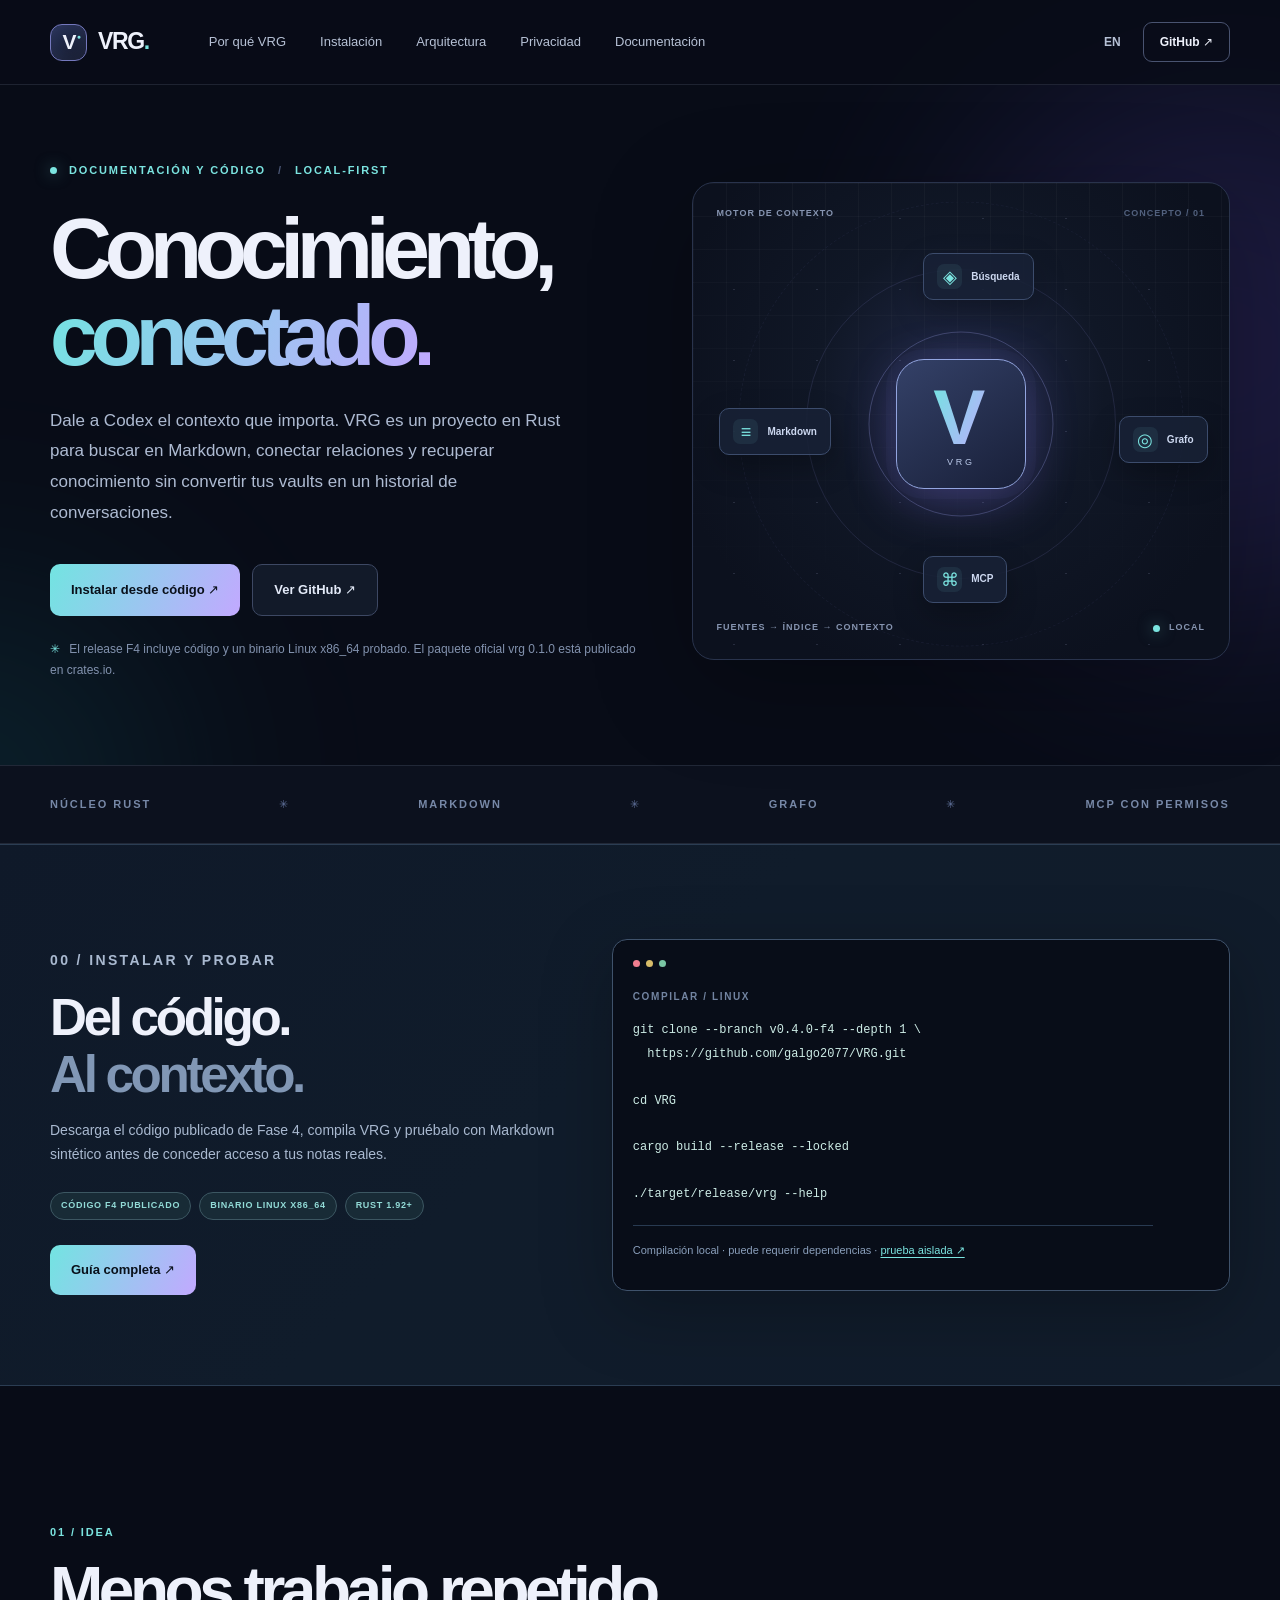
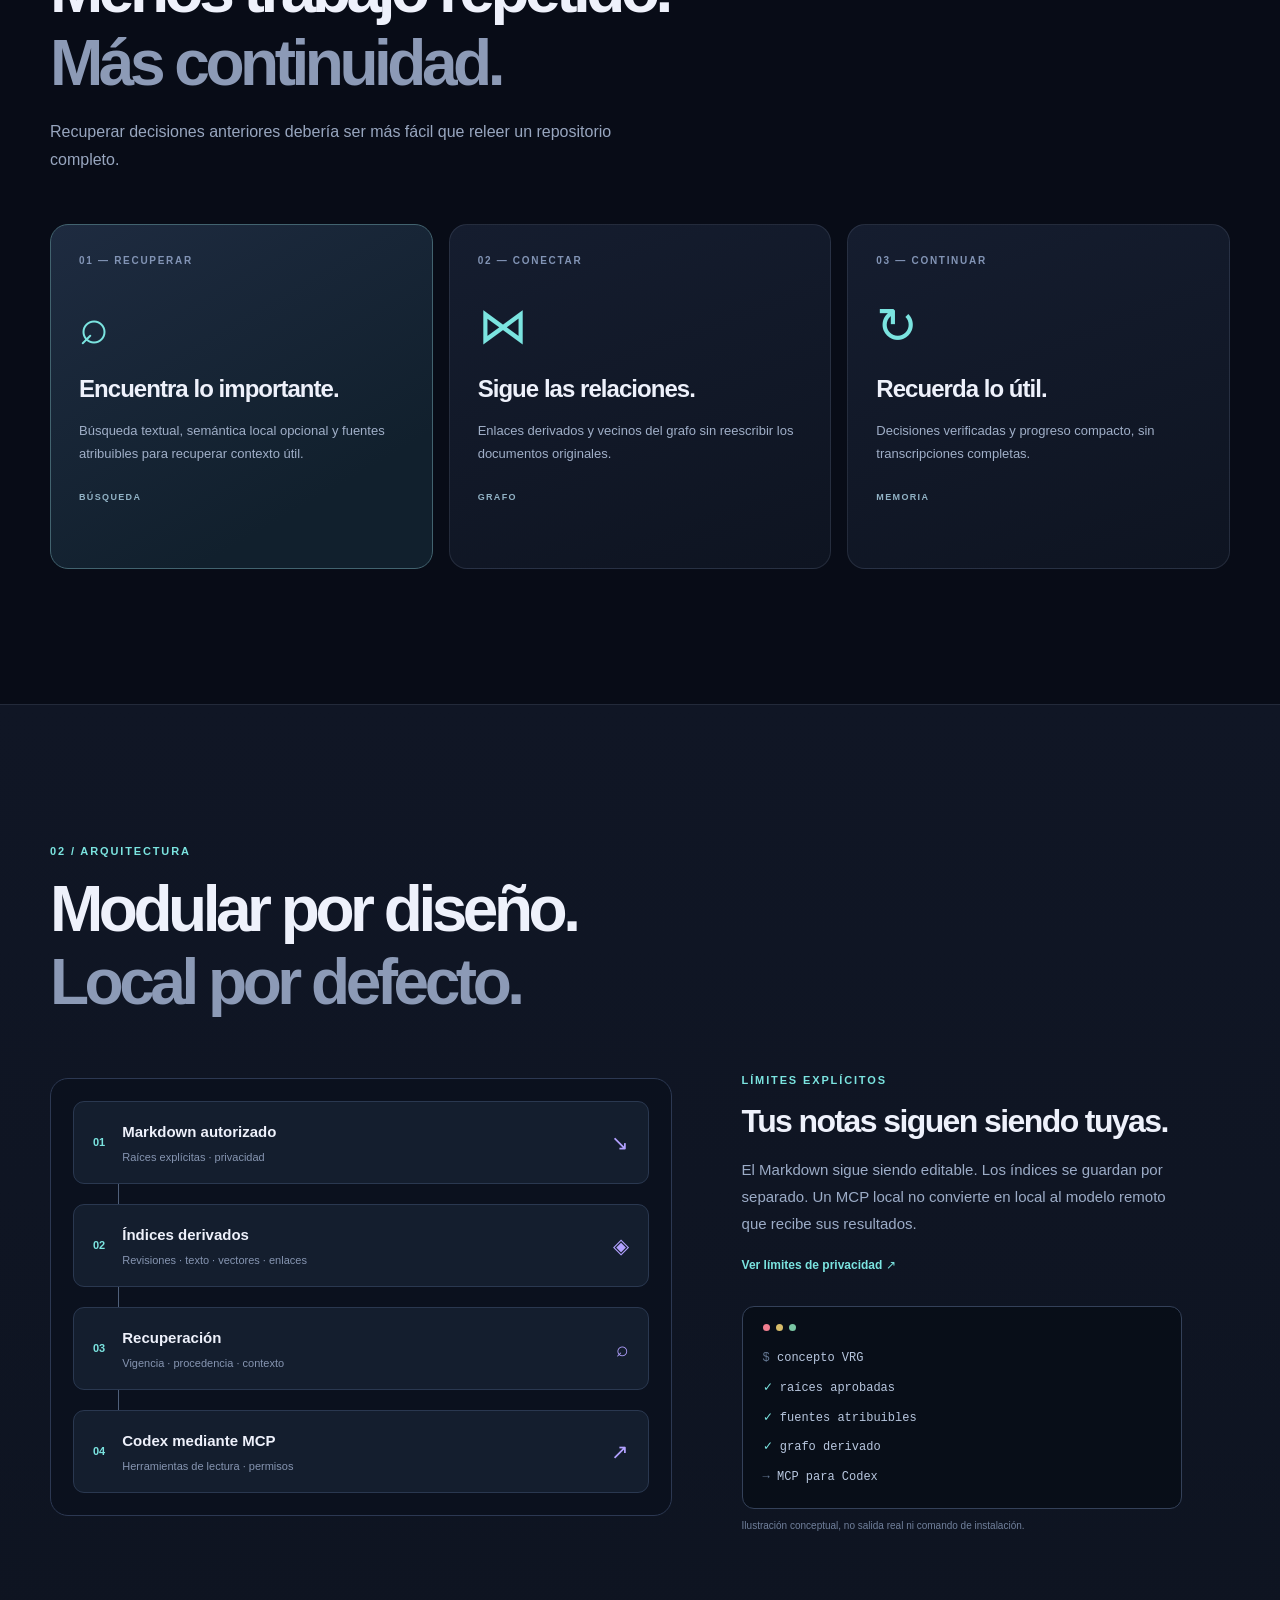
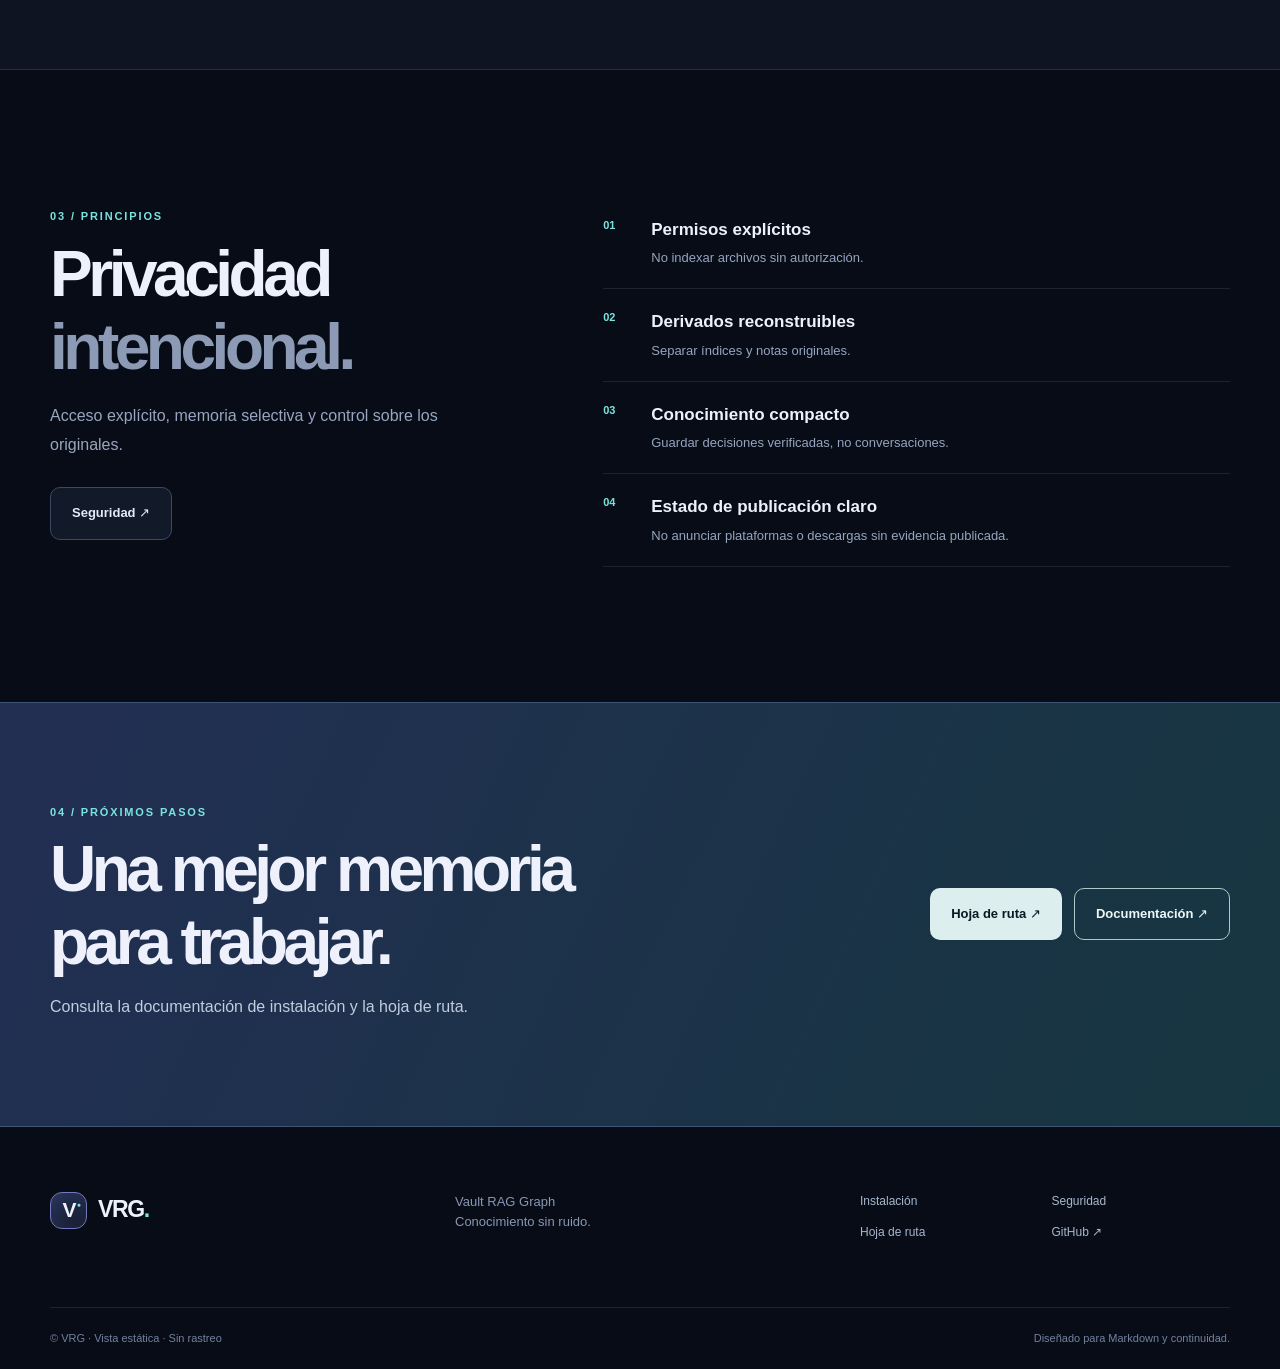
==== commit 36cc42f1: "docs: report published crates.io package" ====
--- a/docs/es/index.html
+++ b/docs/es/index.html
@@ -13,7 +13,7 @@
   <div class="ambient ambient-one" aria-hidden="true"></div><div class="ambient ambient-two" aria-hidden="true"></div>
   <header class="header"><div class="shell nav"><a class="brand" href="./index.html" aria-label="Inicio de VRG"><span class="brand-mark">V<span>●</span></span><span>VRG<span class="brand-dot">.</span></span></a><nav class="nav-links" aria-label="Navegación principal"><a href="#why">Por qué VRG</a><a href="./setup.html">Instalación</a><a href="#architecture">Arquitectura</a><a href="#principles">Privacidad</a><a href="./guide.html#overview">Documentación</a></nav><div class="nav-right"><a class="lang" href="../index.html" lang="en" hreflang="en">EN</a><a class="nav-github" href="https://github.com/galgo2077/VRG" rel="noopener noreferrer">GitHub ↗</a></div></div></header>
   <main id="main">
-    <section class="hero shell"><div class="hero-copy"><div class="eyebrow"><span class="pulse"></span> DOCUMENTACIÓN Y CÓDIGO <span class="eyebrow-dash">/</span> LOCAL-FIRST</div><h1>Conocimiento,<br><em>conectado.</em></h1><p class="lead">Dale a Codex el contexto que importa. VRG es un proyecto en Rust para buscar en Markdown, conectar relaciones y recuperar conocimiento sin convertir tus vaults en un historial de conversaciones.</p><div class="hero-actions"><a class="button button-primary" href="./setup.html">Instalar desde código ↗</a><a class="button button-secondary" href="https://github.com/galgo2077/VRG" rel="noopener noreferrer">Ver GitHub ↗</a></div><p class="release-note"><span class="note-star" aria-hidden="true">✳</span> El release F4 incluye código y un binario Linux x86_64 probado. El paquete crates.io aún no está verificado.</p></div><div class="hero-visual" aria-label="Flujo conceptual Markdown, búsqueda, grafo y Codex"><div class="visual-stars" aria-hidden="true"></div><div class="visual-label">MOTOR DE CONTEXTO <span>CONCEPTO / 01</span></div><div class="visual-center"><span class="halo halo-one"></span><span class="halo halo-two"></span><span class="halo halo-three"></span><div class="core-node"><span class="node-glyph">V</span><span class="node-tag">VRG</span></div><div class="satellite satellite-left"><span class="satellite-icon">≡</span><span>Markdown</span></div><div class="satellite satellite-top"><span class="satellite-icon">◈</span><span>Búsqueda</span></div><div class="satellite satellite-right"><span class="satellite-icon">◎</span><span>Grafo</span></div><div class="satellite satellite-bottom"><span class="satellite-icon">⌘</span><span>MCP</span></div></div><div class="visual-bottom"><span>FUENTES → ÍNDICE → CONTEXTO</span><span class="online-dot"></span><span>LOCAL</span></div></div></section>
+    <section class="hero shell"><div class="hero-copy"><div class="eyebrow"><span class="pulse"></span> DOCUMENTACIÓN Y CÓDIGO <span class="eyebrow-dash">/</span> LOCAL-FIRST</div><h1>Conocimiento,<br><em>conectado.</em></h1><p class="lead">Dale a Codex el contexto que importa. VRG es un proyecto en Rust para buscar en Markdown, conectar relaciones y recuperar conocimiento sin convertir tus vaults en un historial de conversaciones.</p><div class="hero-actions"><a class="button button-primary" href="./setup.html">Instalar desde código ↗</a><a class="button button-secondary" href="https://github.com/galgo2077/VRG" rel="noopener noreferrer">Ver GitHub ↗</a></div><p class="release-note"><span class="note-star" aria-hidden="true">✳</span> El release F4 incluye código y un binario Linux x86_64 probado. El paquete oficial vrg 0.1.0 está publicado en crates.io.</p></div><div class="hero-visual" aria-label="Flujo conceptual Markdown, búsqueda, grafo y Codex"><div class="visual-stars" aria-hidden="true"></div><div class="visual-label">MOTOR DE CONTEXTO <span>CONCEPTO / 01</span></div><div class="visual-center"><span class="halo halo-one"></span><span class="halo halo-two"></span><span class="halo halo-three"></span><div class="core-node"><span class="node-glyph">V</span><span class="node-tag">VRG</span></div><div class="satellite satellite-left"><span class="satellite-icon">≡</span><span>Markdown</span></div><div class="satellite satellite-top"><span class="satellite-icon">◈</span><span>Búsqueda</span></div><div class="satellite satellite-right"><span class="satellite-icon">◎</span><span>Grafo</span></div><div class="satellite satellite-bottom"><span class="satellite-icon">⌘</span><span>MCP</span></div></div><div class="visual-bottom"><span>FUENTES → ÍNDICE → CONTEXTO</span><span class="online-dot"></span><span>LOCAL</span></div></div></section>
     <section class="stats-strip"><div class="shell strip-inner"><span>NÚCLEO RUST</span><span class="strip-separator">✳</span><span>MARKDOWN</span><span class="strip-separator">✳</span><span>GRAFO</span><span class="strip-separator">✳</span><span>MCP CON PERMISOS</span></div></section>
 
     <section id="setup" class="quickstart-section"><div class="shell quickstart-layout">
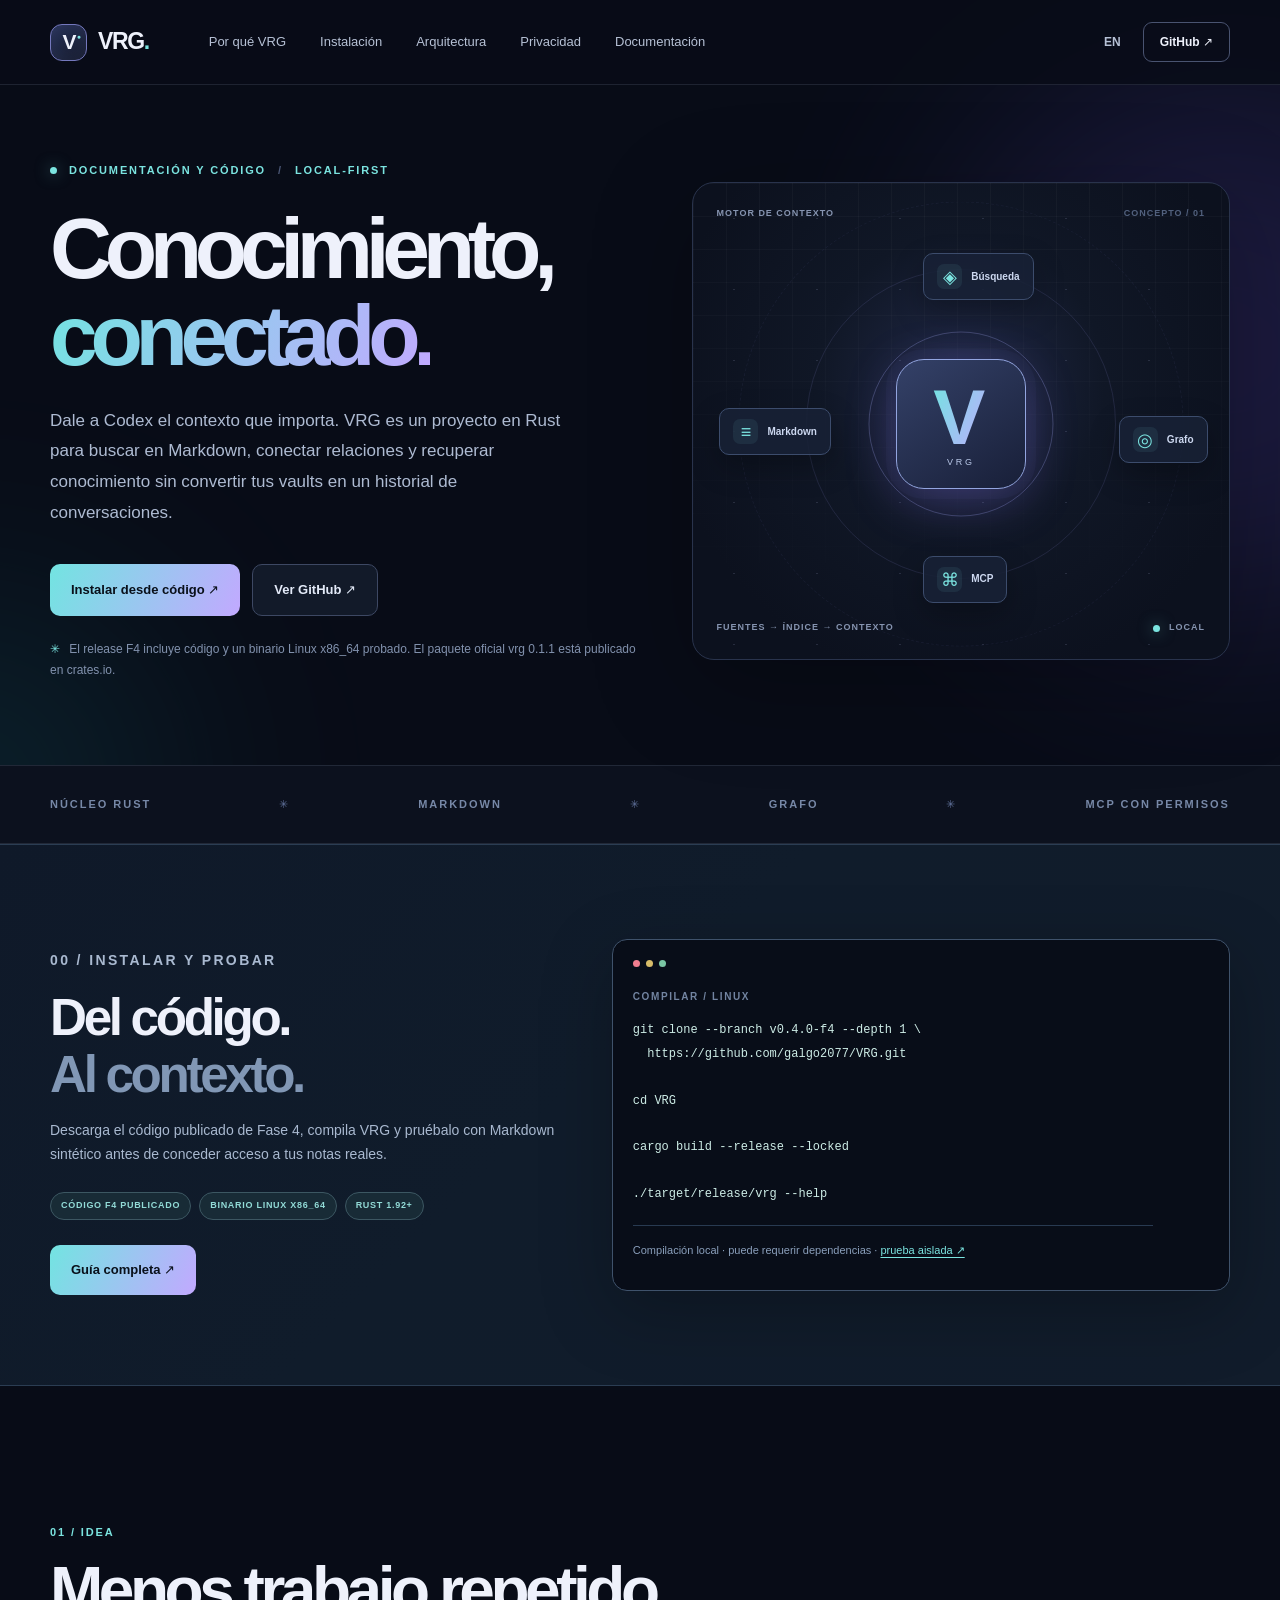
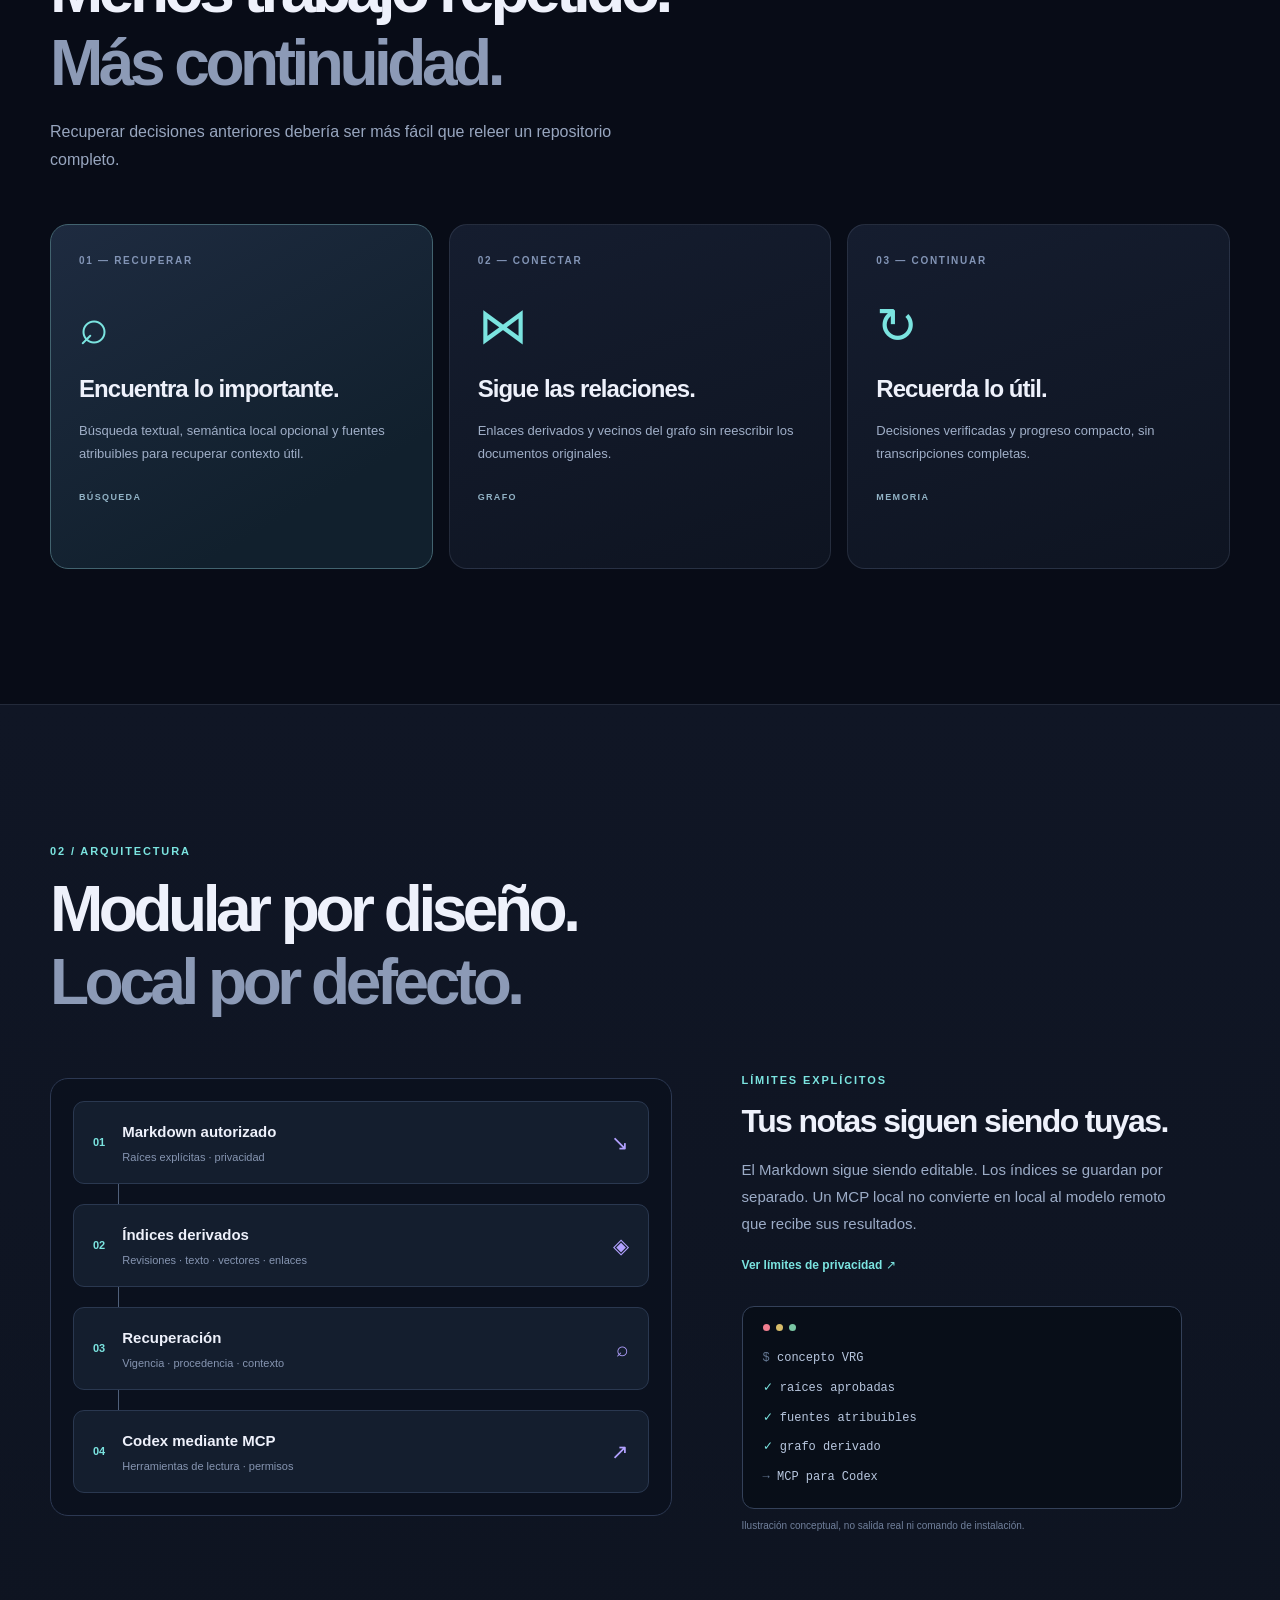
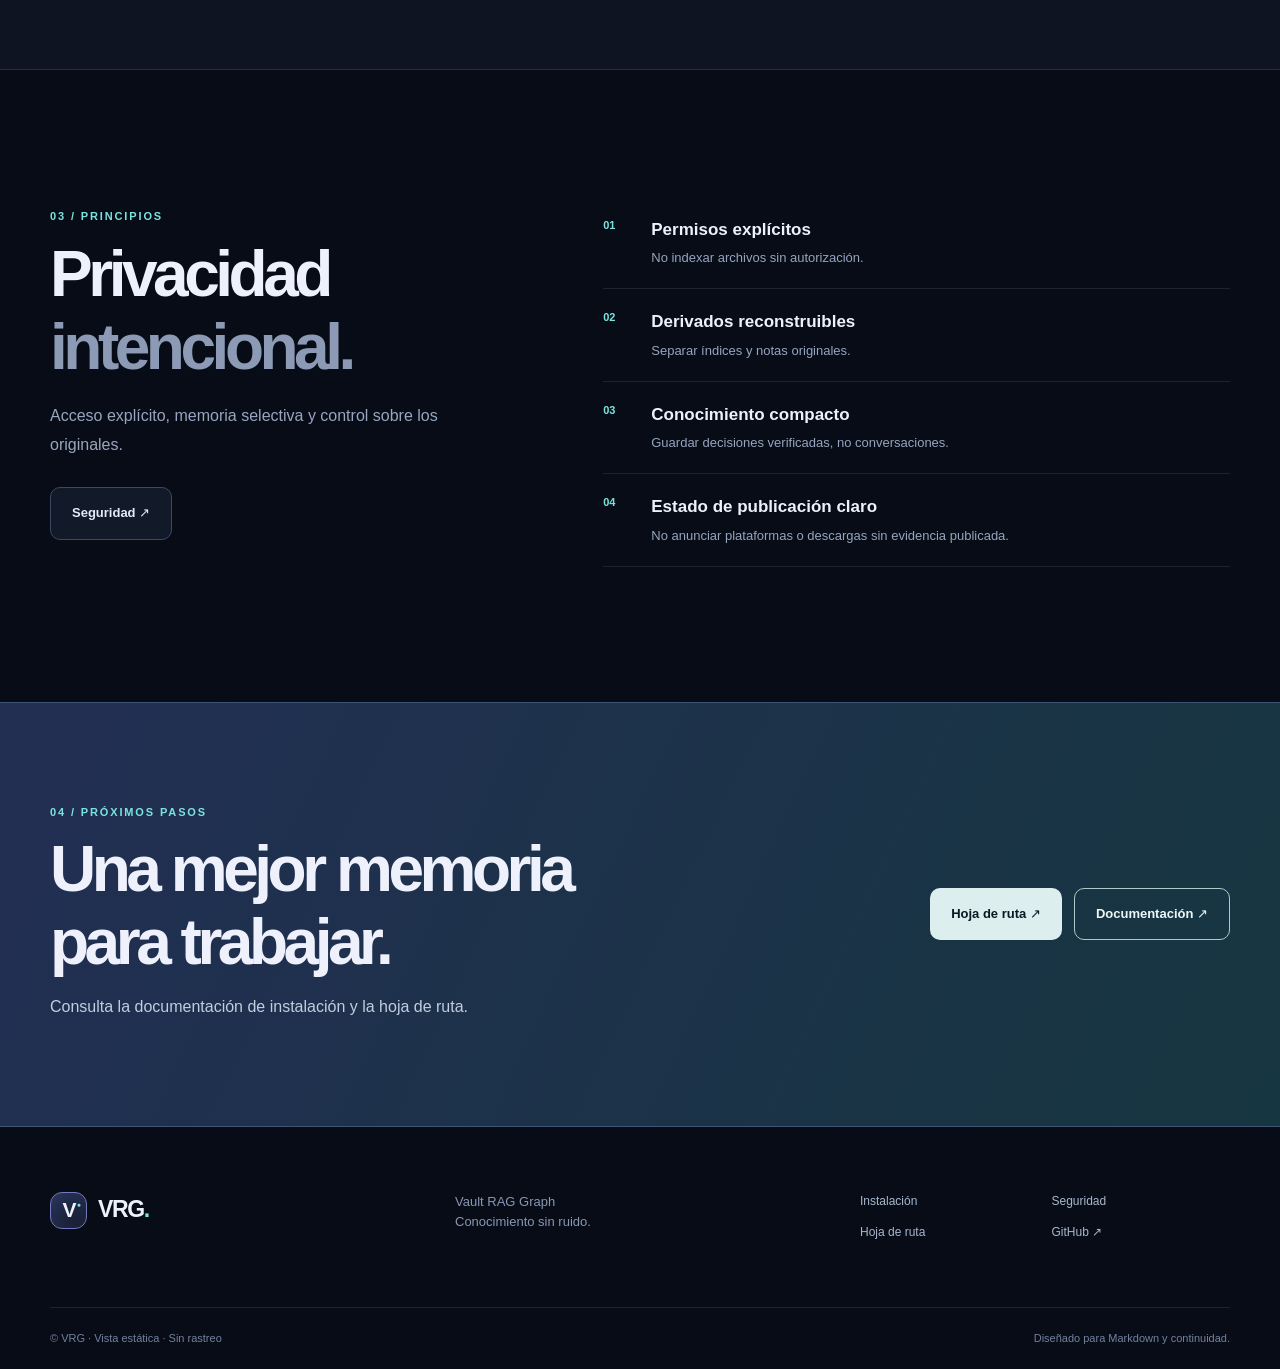
==== commit ba6da03f: "docs: verify crates.io installation" ====
--- a/docs/es/index.html
+++ b/docs/es/index.html
@@ -13,7 +13,7 @@
   <div class="ambient ambient-one" aria-hidden="true"></div><div class="ambient ambient-two" aria-hidden="true"></div>
   <header class="header"><div class="shell nav"><a class="brand" href="./index.html" aria-label="Inicio de VRG"><span class="brand-mark">V<span>●</span></span><span>VRG<span class="brand-dot">.</span></span></a><nav class="nav-links" aria-label="Navegación principal"><a href="#why">Por qué VRG</a><a href="./setup.html">Instalación</a><a href="#architecture">Arquitectura</a><a href="#principles">Privacidad</a><a href="./guide.html#overview">Documentación</a></nav><div class="nav-right"><a class="lang" href="../index.html" lang="en" hreflang="en">EN</a><a class="nav-github" href="https://github.com/galgo2077/VRG" rel="noopener noreferrer">GitHub ↗</a></div></div></header>
   <main id="main">
-    <section class="hero shell"><div class="hero-copy"><div class="eyebrow"><span class="pulse"></span> DOCUMENTACIÓN Y CÓDIGO <span class="eyebrow-dash">/</span> LOCAL-FIRST</div><h1>Conocimiento,<br><em>conectado.</em></h1><p class="lead">Dale a Codex el contexto que importa. VRG es un proyecto en Rust para buscar en Markdown, conectar relaciones y recuperar conocimiento sin convertir tus vaults en un historial de conversaciones.</p><div class="hero-actions"><a class="button button-primary" href="./setup.html">Instalar desde código ↗</a><a class="button button-secondary" href="https://github.com/galgo2077/VRG" rel="noopener noreferrer">Ver GitHub ↗</a></div><p class="release-note"><span class="note-star" aria-hidden="true">✳</span> El release F4 incluye código y un binario Linux x86_64 probado. El paquete oficial vrg 0.1.0 está publicado en crates.io.</p></div><div class="hero-visual" aria-label="Flujo conceptual Markdown, búsqueda, grafo y Codex"><div class="visual-stars" aria-hidden="true"></div><div class="visual-label">MOTOR DE CONTEXTO <span>CONCEPTO / 01</span></div><div class="visual-center"><span class="halo halo-one"></span><span class="halo halo-two"></span><span class="halo halo-three"></span><div class="core-node"><span class="node-glyph">V</span><span class="node-tag">VRG</span></div><div class="satellite satellite-left"><span class="satellite-icon">≡</span><span>Markdown</span></div><div class="satellite satellite-top"><span class="satellite-icon">◈</span><span>Búsqueda</span></div><div class="satellite satellite-right"><span class="satellite-icon">◎</span><span>Grafo</span></div><div class="satellite satellite-bottom"><span class="satellite-icon">⌘</span><span>MCP</span></div></div><div class="visual-bottom"><span>FUENTES → ÍNDICE → CONTEXTO</span><span class="online-dot"></span><span>LOCAL</span></div></div></section>
+    <section class="hero shell"><div class="hero-copy"><div class="eyebrow"><span class="pulse"></span> DOCUMENTACIÓN Y CÓDIGO <span class="eyebrow-dash">/</span> LOCAL-FIRST</div><h1>Conocimiento,<br><em>conectado.</em></h1><p class="lead">Dale a Codex el contexto que importa. VRG es un proyecto en Rust para buscar en Markdown, conectar relaciones y recuperar conocimiento sin convertir tus vaults en un historial de conversaciones.</p><div class="hero-actions"><a class="button button-primary" href="./setup.html">Instalar desde código ↗</a><a class="button button-secondary" href="https://github.com/galgo2077/VRG" rel="noopener noreferrer">Ver GitHub ↗</a></div><p class="release-note"><span class="note-star" aria-hidden="true">✳</span> El release F4 incluye código y un binario Linux x86_64 probado. El paquete oficial vrg 0.1.1 está publicado en crates.io.</p></div><div class="hero-visual" aria-label="Flujo conceptual Markdown, búsqueda, grafo y Codex"><div class="visual-stars" aria-hidden="true"></div><div class="visual-label">MOTOR DE CONTEXTO <span>CONCEPTO / 01</span></div><div class="visual-center"><span class="halo halo-one"></span><span class="halo halo-two"></span><span class="halo halo-three"></span><div class="core-node"><span class="node-glyph">V</span><span class="node-tag">VRG</span></div><div class="satellite satellite-left"><span class="satellite-icon">≡</span><span>Markdown</span></div><div class="satellite satellite-top"><span class="satellite-icon">◈</span><span>Búsqueda</span></div><div class="satellite satellite-right"><span class="satellite-icon">◎</span><span>Grafo</span></div><div class="satellite satellite-bottom"><span class="satellite-icon">⌘</span><span>MCP</span></div></div><div class="visual-bottom"><span>FUENTES → ÍNDICE → CONTEXTO</span><span class="online-dot"></span><span>LOCAL</span></div></div></section>
     <section class="stats-strip"><div class="shell strip-inner"><span>NÚCLEO RUST</span><span class="strip-separator">✳</span><span>MARKDOWN</span><span class="strip-separator">✳</span><span>GRAFO</span><span class="strip-separator">✳</span><span>MCP CON PERMISOS</span></div></section>
 
     <section id="setup" class="quickstart-section"><div class="shell quickstart-layout">
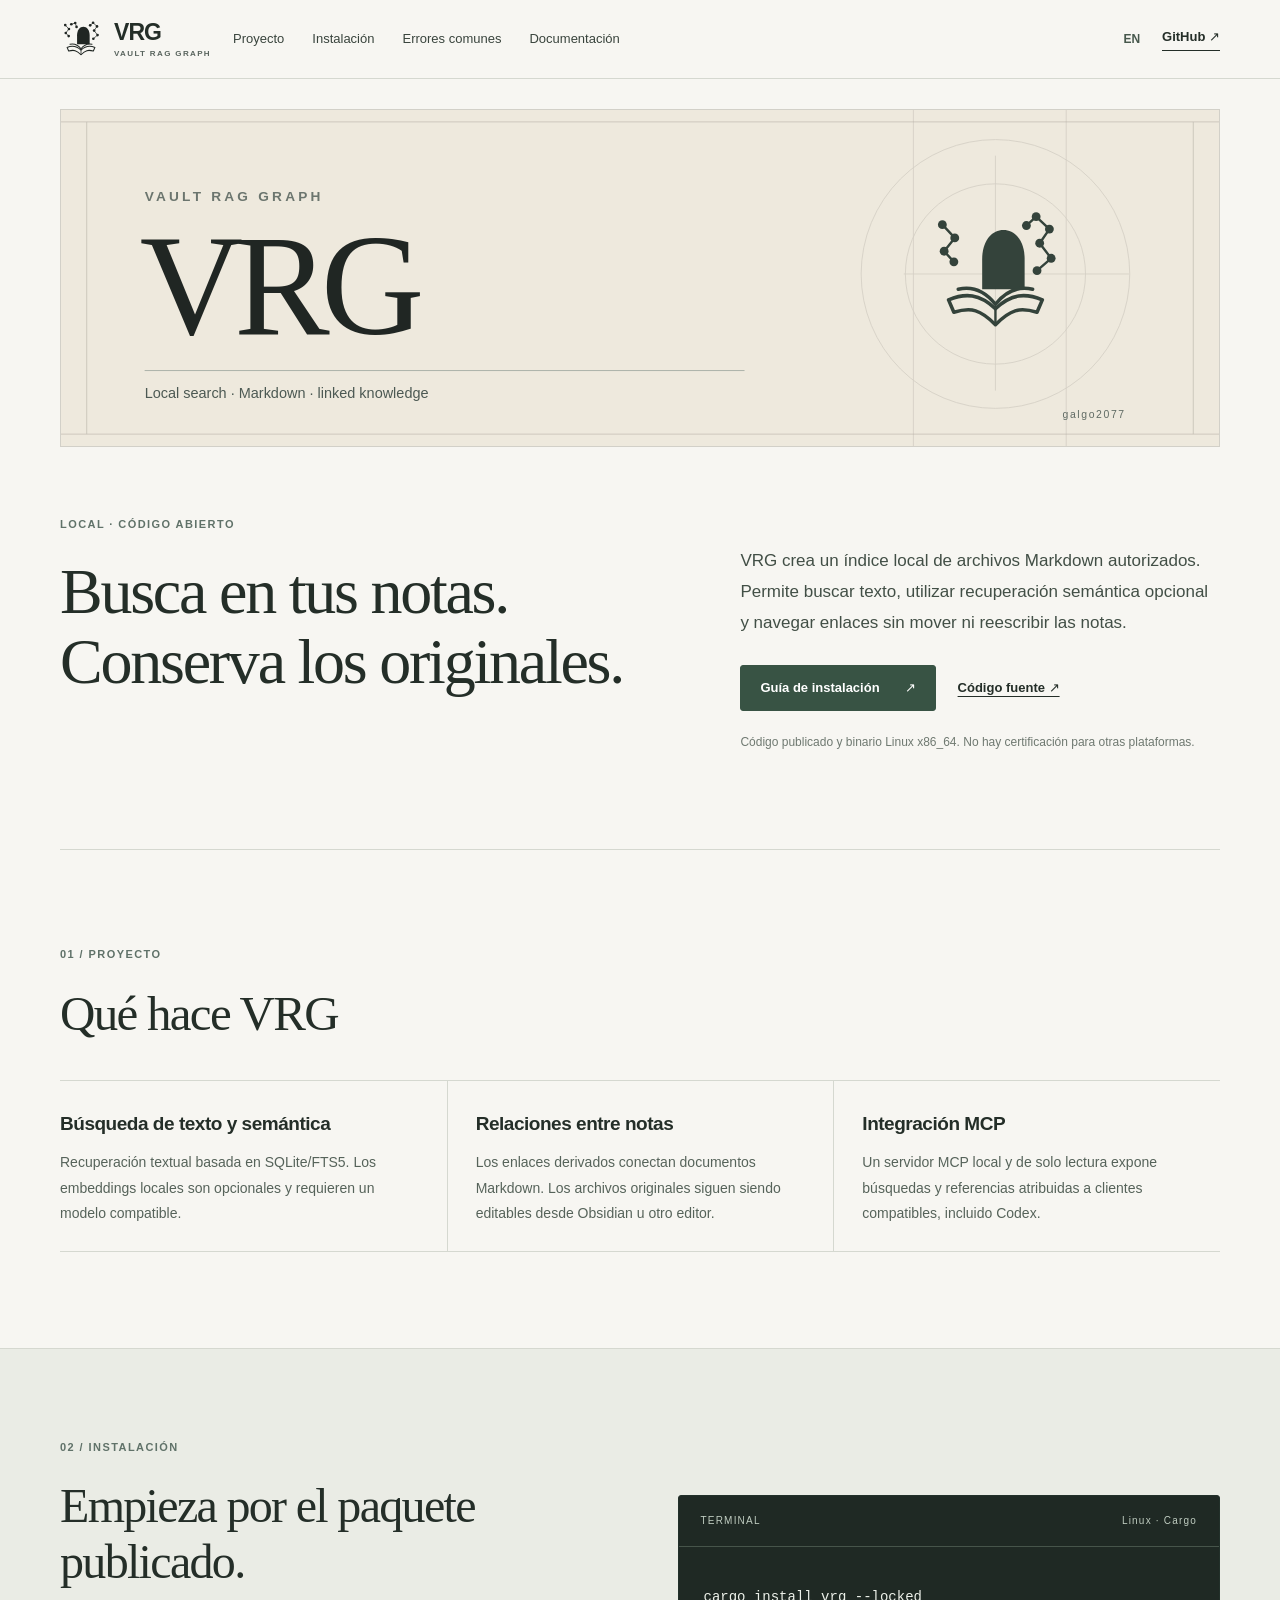
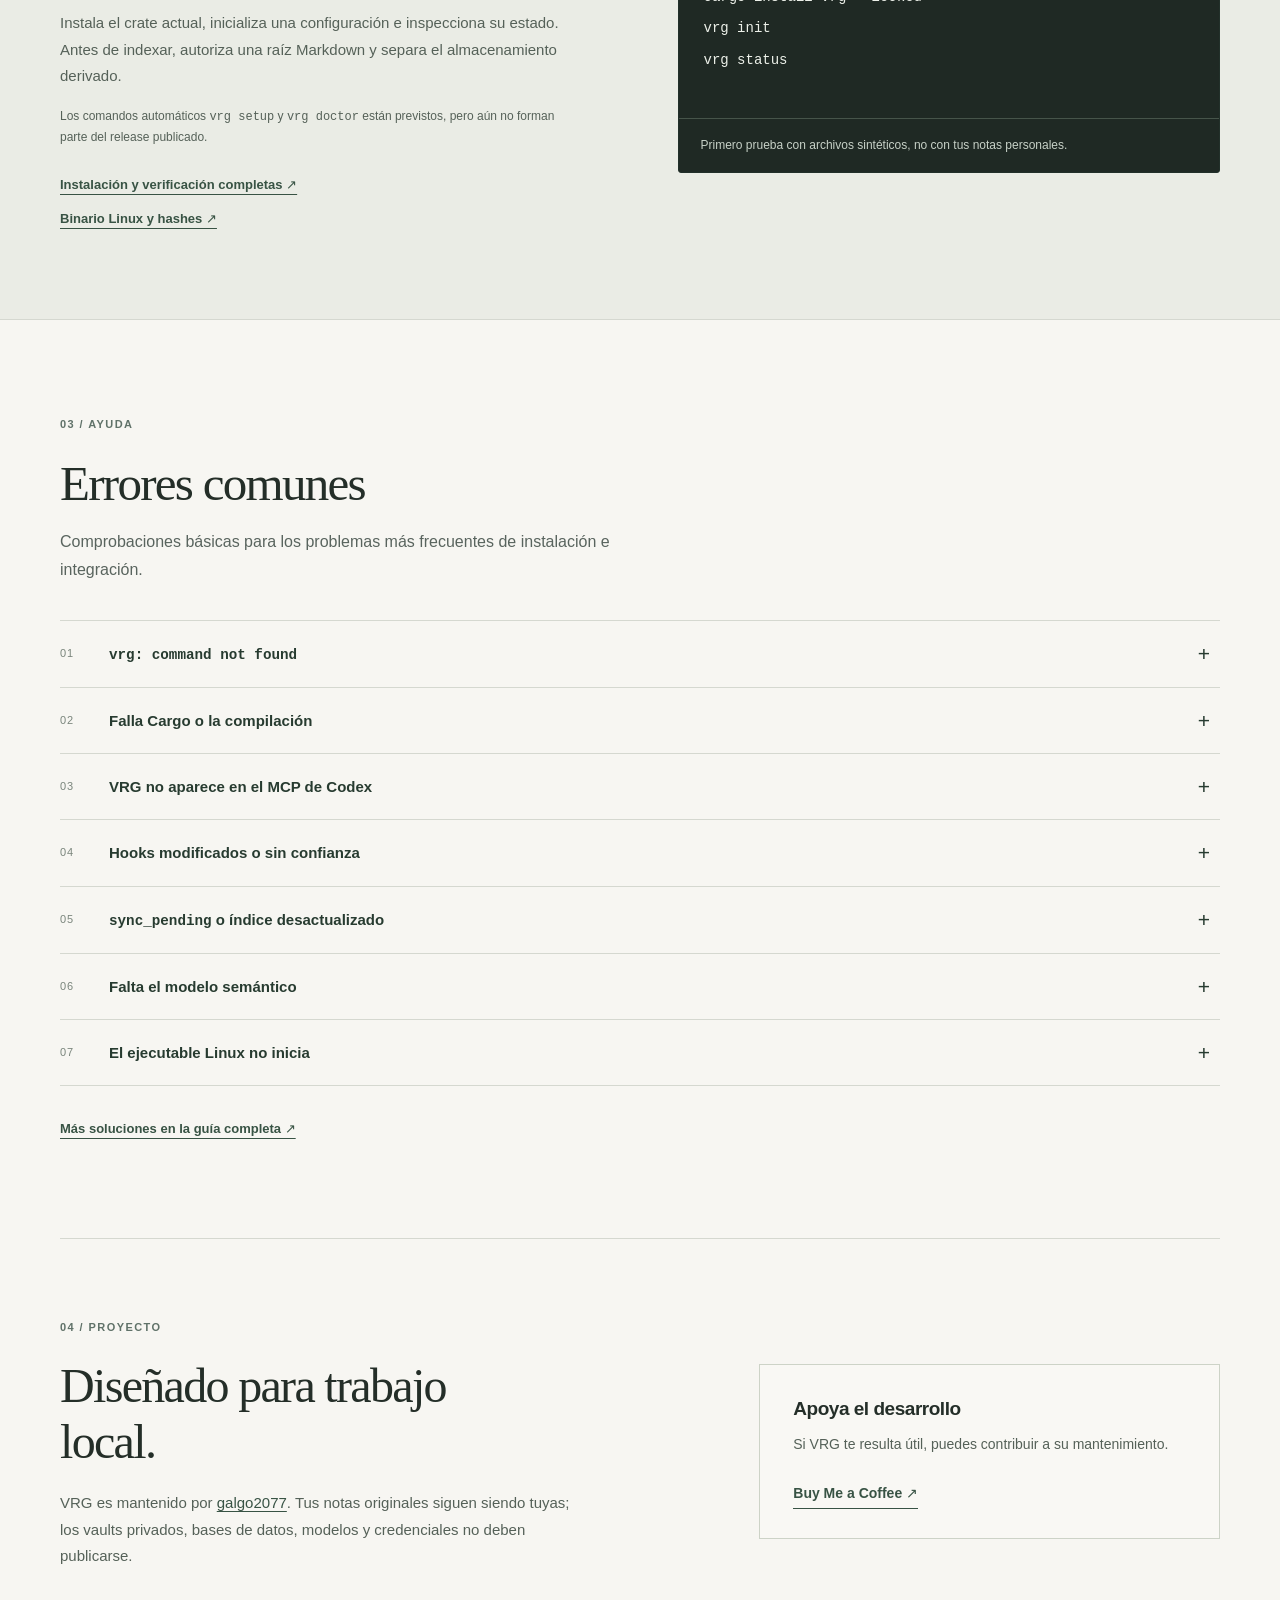
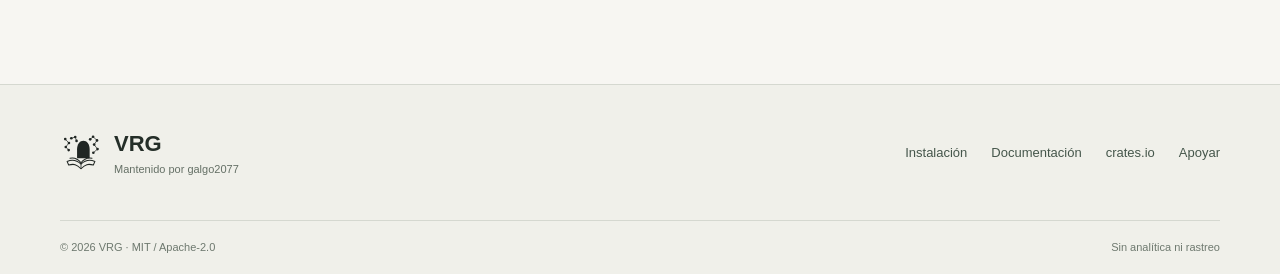
==== commit 8e49a016: "site: adopt restrained VRG identity, original-mark redraw, practical FAQ and support" ====
--- a/docs/es/index.html
+++ b/docs/es/index.html
@@ -1,36 +1,23 @@
-<!doctype html>
-<html lang="es">
-<head>
-  <meta charset="utf-8">
-  <meta name="viewport" content="width=device-width, initial-scale=1">
-  <meta name="theme-color" content="#080c17">
-  <meta name="description" content="VRG: recuperación local de conocimiento Markdown con búsqueda, grafo y MCP para Codex.">
-  <title>VRG — Conocimiento conectado.</title>
-  <link rel="stylesheet" href="../site.css">
-</head>
-<body>
-  <a class="skip-link" href="#main">Saltar al contenido</a>
-  <div class="ambient ambient-one" aria-hidden="true"></div><div class="ambient ambient-two" aria-hidden="true"></div>
-  <header class="header"><div class="shell nav"><a class="brand" href="./index.html" aria-label="Inicio de VRG"><span class="brand-mark">V<span>●</span></span><span>VRG<span class="brand-dot">.</span></span></a><nav class="nav-links" aria-label="Navegación principal"><a href="#why">Por qué VRG</a><a href="./setup.html">Instalación</a><a href="#architecture">Arquitectura</a><a href="#principles">Privacidad</a><a href="./guide.html#overview">Documentación</a></nav><div class="nav-right"><a class="lang" href="../index.html" lang="en" hreflang="en">EN</a><a class="nav-github" href="https://github.com/galgo2077/VRG" rel="noopener noreferrer">GitHub ↗</a></div></div></header>
-  <main id="main">
-    <section class="hero shell"><div class="hero-copy"><div class="eyebrow"><span class="pulse"></span> DOCUMENTACIÓN Y CÓDIGO <span class="eyebrow-dash">/</span> LOCAL-FIRST</div><h1>Conocimiento,<br><em>conectado.</em></h1><p class="lead">Dale a Codex el contexto que importa. VRG es un proyecto en Rust para buscar en Markdown, conectar relaciones y recuperar conocimiento sin convertir tus vaults en un historial de conversaciones.</p><div class="hero-actions"><a class="button button-primary" href="./setup.html">Instalar desde código ↗</a><a class="button button-secondary" href="https://github.com/galgo2077/VRG" rel="noopener noreferrer">Ver GitHub ↗</a></div><p class="release-note"><span class="note-star" aria-hidden="true">✳</span> El release F4 incluye código y un binario Linux x86_64 probado. El paquete oficial vrg 0.1.1 está publicado en crates.io.</p></div><div class="hero-visual" aria-label="Flujo conceptual Markdown, búsqueda, grafo y Codex"><div class="visual-stars" aria-hidden="true"></div><div class="visual-label">MOTOR DE CONTEXTO <span>CONCEPTO / 01</span></div><div class="visual-center"><span class="halo halo-one"></span><span class="halo halo-two"></span><span class="halo halo-three"></span><div class="core-node"><span class="node-glyph">V</span><span class="node-tag">VRG</span></div><div class="satellite satellite-left"><span class="satellite-icon">≡</span><span>Markdown</span></div><div class="satellite satellite-top"><span class="satellite-icon">◈</span><span>Búsqueda</span></div><div class="satellite satellite-right"><span class="satellite-icon">◎</span><span>Grafo</span></div><div class="satellite satellite-bottom"><span class="satellite-icon">⌘</span><span>MCP</span></div></div><div class="visual-bottom"><span>FUENTES → ÍNDICE → CONTEXTO</span><span class="online-dot"></span><span>LOCAL</span></div></div></section>
-    <section class="stats-strip"><div class="shell strip-inner"><span>NÚCLEO RUST</span><span class="strip-separator">✳</span><span>MARKDOWN</span><span class="strip-separator">✳</span><span>GRAFO</span><span class="strip-separator">✳</span><span>MCP CON PERMISOS</span></div></section>
-
-    <section id="setup" class="quickstart-section"><div class="shell quickstart-layout">
-      <div><p class="kicker">00 / INSTALAR Y PROBAR</p><h2>Del código.<br><span>Al contexto.</span></h2><p>Descarga el código publicado de Fase 4, compila VRG y pruébalo con Markdown sintético antes de conceder acceso a tus notas reales.</p>
-      <div class="quickstart-meta"><span>CÓDIGO F4 PUBLICADO</span><span>BINARIO LINUX X86_64</span><span>RUST 1.92+</span></div><a class="button button-primary" href="./setup.html">Guía completa ↗</a></div>
-      <div class="quickstart-terminal"><div class="terminal-dots"><i></i><i></i><i></i></div><div class="quickstart-terminal-label">COMPILAR / LINUX</div><pre><code><span>git clone --branch v0.4.0-f4 --depth 1 \
-  https://github.com/galgo2077/VRG.git</span>
-<span>cd VRG</span>
-<span>cargo build --release --locked</span>
-<span>./target/release/vrg --help</span></code></pre><p>Compilación local · puede requerir dependencias · <a href="./setup.html#demo">prueba aislada ↗</a></p></div>
-    </div></section>
-
-    <section id="why" class="section shell"><div class="section-head"><p class="kicker">01 / IDEA</p><h2>Menos trabajo repetido.<br><span>Más continuidad.</span></h2><p>Recuperar decisiones anteriores debería ser más fácil que releer un repositorio completo.</p></div><div class="feature-grid"><article class="feature-card featured"><div class="card-index">01 — RECUPERAR</div><div class="feature-symbol">⌕</div><h3>Encuentra lo importante.</h3><p>Búsqueda textual, semántica local opcional y fuentes atribuibles para recuperar contexto útil.</p><span class="mini-tag">BÚSQUEDA</span></article><article class="feature-card"><div class="card-index">02 — CONECTAR</div><div class="feature-symbol">⋈</div><h3>Sigue las relaciones.</h3><p>Enlaces derivados y vecinos del grafo sin reescribir los documentos originales.</p><span class="mini-tag">GRAFO</span></article><article class="feature-card"><div class="card-index">03 — CONTINUAR</div><div class="feature-symbol">↻</div><h3>Recuerda lo útil.</h3><p>Decisiones verificadas y progreso compacto, sin transcripciones completas.</p><span class="mini-tag">MEMORIA</span></article></div></section>
-    <section id="architecture" class="section architecture-section"><div class="shell"><div class="section-head compact"><p class="kicker">02 / ARQUITECTURA</p><h2>Modular por diseño.<br><span>Local por defecto.</span></h2></div><div class="architecture-layout"><div class="architecture-flow"><div class="flow-stage"><span class="flow-number">01</span><div><strong>Markdown autorizado</strong><small>Raíces explícitas · privacidad</small></div><span class="flow-mark">↘</span></div><div class="flow-line"></div><div class="flow-stage"><span class="flow-number">02</span><div><strong>Índices derivados</strong><small>Revisiones · texto · vectores · enlaces</small></div><span class="flow-mark">◈</span></div><div class="flow-line"></div><div class="flow-stage"><span class="flow-number">03</span><div><strong>Recuperación</strong><small>Vigencia · procedencia · contexto</small></div><span class="flow-mark">⌕</span></div><div class="flow-line"></div><div class="flow-stage"><span class="flow-number">04</span><div><strong>Codex mediante MCP</strong><small>Herramientas de lectura · permisos</small></div><span class="flow-mark">↗</span></div></div><div class="architecture-aside"><p class="aside-label">LÍMITES EXPLÍCITOS</p><h3>Tus notas siguen siendo tuyas.</h3><p>El Markdown sigue siendo editable. Los índices se guardan por separado. Un MCP local no convierte en local al modelo remoto que recibe sus resultados.</p><a class="text-link" href="./guide.html#security">Ver límites de privacidad ↗</a><div class="terminal-preview"><div class="terminal-dots"><i></i><i></i><i></i></div><code><span class="terminal-muted">$</span> concepto VRG</code><code><span class="terminal-ok">✓</span> raíces aprobadas</code><code><span class="terminal-ok">✓</span> fuentes atribuibles</code><code><span class="terminal-ok">✓</span> grafo derivado</code><code><span class="terminal-muted">→</span> MCP para Codex</code></div><small class="terminal-disclaimer">Ilustración conceptual, no salida real ni comando de instalación.</small></div></div></div></section>
-    <section id="principles" class="section shell"><div class="principle-layout"><div><p class="kicker">03 / PRINCIPIOS</p><h2>Privacidad<br><span>intencional.</span></h2><p class="principle-copy">Acceso explícito, memoria selectiva y control sobre los originales.</p><a class="button button-secondary" href="./guide.html#security">Seguridad ↗</a></div><div class="principle-list"><div><span>01</span><strong>Permisos explícitos</strong><p>No indexar archivos sin autorización.</p></div><div><span>02</span><strong>Derivados reconstruibles</strong><p>Separar índices y notas originales.</p></div><div><span>03</span><strong>Conocimiento compacto</strong><p>Guardar decisiones verificadas, no conversaciones.</p></div><div><span>04</span><strong>Estado de publicación claro</strong><p>No anunciar plataformas o descargas sin evidencia publicada.</p></div></div></div></section>
-    <section class="cta-section"><div class="shell cta-inner"><div><p class="kicker">04 / PRÓXIMOS PASOS</p><h2>Una mejor memoria<br>para trabajar.</h2><p>Consulta la documentación de instalación y la hoja de ruta.</p></div><div class="cta-buttons"><a class="button button-light" href="./guide.html#roadmap">Hoja de ruta ↗</a><a class="button button-outline" href="./guide.html#overview">Documentación ↗</a></div></div></section>
-  </main>
-  <footer class="footer"><div class="shell footer-top"><a class="brand" href="./index.html"><span class="brand-mark">V<span>●</span></span><span>VRG<span class="brand-dot">.</span></span></a><p>Vault RAG Graph<br>Conocimiento sin ruido.</p><div class="footer-links"><a href="./setup.html">Instalación</a><a href="./guide.html#security">Seguridad</a><a href="./guide.html#roadmap">Hoja de ruta</a><a href="https://github.com/galgo2077/VRG" rel="noopener noreferrer">GitHub ↗</a></div></div><div class="shell footer-bottom"><span>© VRG · Vista estática · Sin rastreo</span><span>Diseñado para Markdown y continuidad.</span></div></footer>
-</body>
-</html>
+<!doctype html><html lang="es"><head><meta charset="utf-8"><meta name="viewport" content="width=device-width,initial-scale=1"><meta name="theme-color" content="#f6f4ef"><meta name="description" content="VRG permite buscar Markdown autorizado mediante un índice local, recuperación semántica opcional y un servidor MCP de solo lectura."><title>VRG — Índice local de conocimiento</title><link rel="icon" type="image/svg+xml" href="../assets/vrg-mark.svg"><link rel="stylesheet" href="../editorial.css"></head><body><a class="skip-link" href="#content">Saltar al contenido</a>
+<header class="site-header"><div class="wrap header-inner"><a class="site-logo" href="./index.html" aria-label="Inicio de VRG"><img src="../assets/vrg-mark.svg" width="42" height="42" alt=""><span>VRG <small>VAULT RAG GRAPH</small></span></a>
+<nav class="main-nav" aria-label="Navegación principal"><a href="#overview">Proyecto</a><a href="#install">Instalación</a><a href="#troubleshooting">Errores comunes</a><a href="./guide.html">Documentación</a></nav>
+<div class="header-actions"><a class="lang-switch" href="../index.html" lang="en" hreflang="en">EN</a><a class="quiet-link" href="https://github.com/galgo2077/VRG" rel="noopener noreferrer">GitHub ↗</a></div></div></header>
+<main id="content">
+<section class="wrap banner-section" aria-labelledby="banner-label"><h2 class="sr-only" id="banner-label">VRG — Vault RAG Graph</h2><img class="brand-banner" src="../assets/vrg-banner.svg" alt="VRG — Vault RAG Graph. Búsqueda local, Markdown y conocimiento relacionado." width="1440" height="420"></section>
+<section class="wrap introduction"><div><p class="eyeline">LOCAL · CÓDIGO ABIERTO</p><h1>Busca en tus notas.<br>Conserva los originales.</h1></div><div class="intro-side"><p>VRG crea un índice local de archivos Markdown autorizados. Permite buscar texto, utilizar recuperación semántica opcional y navegar enlaces sin mover ni reescribir las notas.</p><div class="cta-row"><a class="primary-link" href="./setup.html">Guía de instalación <span aria-hidden="true">↗</span></a><a class="secondary-link" href="https://github.com/galgo2077/VRG" rel="noopener noreferrer">Código fuente ↗</a></div><p class="small-note">Código publicado y binario Linux x86_64. No hay certificación para otras plataformas.</p></div></section>
+<section id="overview" class="wrap content-section"><div class="section-top"><span class="section-index">01 / PROYECTO</span><h2>Qué hace VRG</h2></div><div class="three-col"><article><h3>Búsqueda de texto y semántica</h3><p>Recuperación textual basada en SQLite/FTS5. Los embeddings locales son opcionales y requieren un modelo compatible.</p></article><article><h3>Relaciones entre notas</h3><p>Los enlaces derivados conectan documentos Markdown. Los archivos originales siguen siendo editables desde Obsidian u otro editor.</p></article><article><h3>Integración MCP</h3><p>Un servidor MCP local y de solo lectura expone búsquedas y referencias atribuidas a clientes compatibles, incluido Codex.</p></article></div></section>
+<section id="install" class="wide-panel"><div class="wrap install-layout"><div><span class="section-index">02 / INSTALACIÓN</span><h2>Empieza por el paquete publicado.</h2><p>Instala el crate actual, inicializa una configuración e inspecciona su estado. Antes de indexar, autoriza una raíz Markdown y separa el almacenamiento derivado.</p><p class="small-note">Los comandos automáticos <code>vrg setup</code> y <code>vrg doctor</code> están previstos, pero aún no forman parte del release publicado.</p><div class="plain-links"><a href="./setup.html">Instalación y verificación completas ↗</a><a href="https://github.com/galgo2077/VRG/releases/tag/v0.4.0-f4" rel="noopener noreferrer">Binario Linux y hashes ↗</a></div></div><div class="code-area"><div class="code-head"><span>TERMINAL</span><span>Linux · Cargo</span></div><pre><code>cargo install vrg --locked
+vrg init
+vrg status</code></pre><div class="code-foot">Primero prueba con archivos sintéticos, no con tus notas personales.</div></div></div></section>
+<section class="wrap content-section" id="troubleshooting"><div class="section-top"><span class="section-index">03 / AYUDA</span><h2>Errores comunes</h2><p>Comprobaciones básicas para los problemas más frecuentes de instalación e integración.</p></div>
+<div class="faq-list">
+<details><summary><span>01</span><strong><code>vrg: command not found</code></strong></summary><p>Comprueba que el directorio de binarios de Cargo, normalmente <code>~/.cargo/bin</code>, está en PATH. Abre una terminal nueva y ejecuta <code>vrg --version</code>.</p></details>
+<details><summary><span>02</span><strong>Falla Cargo o la compilación</strong></summary><p>Comprueba la versión mínima de Rust y las herramientas nativas. Para compilar offline, las dependencias deben existir en caché. Identifica la biblioteca que falta leyendo el error concreto.</p></details>
+<details><summary><span>03</span><strong>VRG no aparece en el MCP de Codex</strong></summary><p>Revisa la configuración MCP efectiva, el ejecutable y las rutas absolutas. Abre una sesión nueva y consulta <code>/mcp</code>; deben aparecer cuatro herramientas de solo lectura.</p></details>
+<details><summary><span>04</span><strong>Hooks modificados o sin confianza</strong></summary><p>Abre <code>/hooks</code>, revisa los comandos exactos y apruébalos mediante Codex cuando corresponda. Instalar VRG no concede confianza automáticamente.</p></details>
+<details><summary><span>05</span><strong><code>sync_pending</code> o índice desactualizado</strong></summary><p>Ejecuta <code>vrg status</code> y revisa la generación y los permisos de las raíces. No presentes resultados obsoletos como actuales; comprueba el watcher o realiza una indexación deliberada.</p></details>
+<details><summary><span>06</span><strong>Falta el modelo semántico</strong></summary><p>La búsqueda textual funciona sin modelo. Para habilitar semántica, suministra un modelo ONNX compatible y sus archivos de tokenización desde una fuente verificada.</p></details>
+<details><summary><span>07</span><strong>El ejecutable Linux no inicia</strong></summary><p>El binario x86_64 publicado requiere bibliotecas compatibles de glibc y libstdc++. Si tu sistema es antiguo, compila desde fuentes en lugar de reemplazar bibliotecas del sistema.</p></details>
+</div><p class="section-end"><a href="./setup.html#trouble">Más soluciones en la guía completa ↗</a></p></section>
+<section class="wrap about-section"><div><span class="section-index">04 / PROYECTO</span><h2>Diseñado para trabajo local.</h2><p>VRG es mantenido por <a href="https://github.com/galgo2077" rel="noopener noreferrer">galgo2077</a>. Tus notas originales siguen siendo tuyas; los vaults privados, bases de datos, modelos y credenciales no deben publicarse.</p></div><aside class="support-box"><h3>Apoya el desarrollo</h3><p>Si VRG te resulta útil, puedes contribuir a su mantenimiento.</p><a class="support-link" href="https://buymeacoffee.com/galgo2077?new=1" rel="noopener noreferrer">Buy Me a Coffee ↗</a></aside></section>
+</main><footer class="site-footer"><div class="wrap footer-inner"><div class="footer-brand"><img src="../assets/vrg-mark.svg" alt="" width="42" height="42"><div><strong>VRG</strong><span>Mantenido por galgo2077</span></div></div><div class="footer-nav"><a href="./setup.html">Instalación</a><a href="./guide.html">Documentación</a><a href="https://crates.io/crates/vrg" rel="noopener noreferrer">crates.io</a><a href="https://buymeacoffee.com/galgo2077?new=1" rel="noopener noreferrer">Apoyar</a></div></div><div class="wrap footer-bottom"><span>© 2026 VRG · MIT / Apache-2.0</span><span>Sin analítica ni rastreo</span></div></footer></body></html>
--- a/docs/editorial.css
+++ b/docs/editorial.css
@@ -0,0 +1,17 @@
+:root{--bg:#f7f6f2;--paper:#eee9dd;--ink:#242e28;--text:#242e28;--muted:#59645e;--line:#d5d8d0;--accent:#385344;--accent-hover:#293d33;--cyan:#385344;--surface:#fffefa;--surface-2:#f0eee7;--purple:#6e776a;--gradient:none;color-scheme:light;font-family:ui-sans-serif,-apple-system,BlinkMacSystemFont,"Segoe UI",Arial,sans-serif;font-synthesis:none}
+*,*::before,*::after{box-sizing:border-box}html{scroll-behavior:smooth;scroll-padding-top:85px}body{margin:0;background:var(--bg);color:var(--ink);line-height:1.55;-webkit-font-smoothing:antialiased}a{color:inherit;text-decoration:none}a:hover{text-decoration:underline;text-underline-offset:4px}a:focus-visible,summary:focus-visible{outline:3px solid #416f59;outline-offset:4px}.wrap,.shell{width:min(1160px,calc(100% - 64px));margin-inline:auto}.sr-only{position:absolute;width:1px;height:1px;overflow:hidden;clip:rect(0,0,0,0);white-space:nowrap}.skip-link{position:absolute;top:-65px;left:16px;z-index:50;background:var(--ink);color:white;padding:12px 16px}.skip-link:focus{top:10px}
+h1,h2,h3,p{margin-block-start:0}h1,h2{font-weight:500;letter-spacing:-.035em}h1,h2{font-family:Georgia,"Times New Roman",serif}h3{font-size:18px;letter-spacing:-.025em}p{line-height:1.75}code,pre{font-family:ui-monospace,SFMono-Regular,Consolas,"Liberation Mono",monospace}
+.site-header,.header{border-bottom:1px solid var(--line);background:var(--bg);position:relative;z-index:10}.header-inner,.nav{height:78px;display:flex;align-items:center;justify-content:space-between;gap:22px}.site-logo,.brand{display:flex;align-items:center;gap:12px;font-size:23px;font-weight:700;letter-spacing:-.04em;white-space:nowrap}.site-logo img,.footer-brand img{display:block;flex:none}.site-logo span{line-height:1}.site-logo small{display:block;font-size:8px;letter-spacing:.17em;font-weight:650;margin-top:6px;color:var(--muted)}.site-logo:hover{text-decoration:none}.main-nav,.nav-links{display:flex;gap:28px;align-items:center;flex-wrap:wrap}.main-nav a,.nav-links a{font-size:13px;color:#39443d}.main-nav a:hover,.nav-links a:hover{color:#172e22}.header-actions,.nav-right{display:flex;align-items:center;gap:22px;margin-left:auto}.lang-switch,.lang{font-size:12px;font-weight:650;color:#47584d}.quiet-link,.nav-github{font-size:13px;border-bottom:1px solid var(--ink);padding-bottom:3px;font-weight:650}.nav-github{border:0;border-bottom:1px solid var(--ink);border-radius:0;background:none;padding:0 0 3px;color:var(--ink)}.brand-mark{height:39px;width:39px;display:inline-flex;border:none;background:transparent;box-shadow:none;border-radius:0;align-items:center;justify-content:center;padding:0}.brand-mark img{height:39px;width:39px;display:block}.brand-dot{color:var(--ink)}
+.banner-section{padding-top:30px}.brand-banner{display:block;width:100%;height:auto;border:1px solid #d2d0c8;aspect-ratio:1440/420;object-fit:cover}
+.introduction{display:grid;grid-template-columns:1.12fr .88fr;gap:70px;padding-block:68px 84px;border-bottom:1px solid var(--line)}.eyeline,.section-index,.kicker{display:block;font-family:ui-sans-serif,-apple-system,BlinkMacSystemFont,"Segoe UI",sans-serif;font-size:11px;color:#607269;font-weight:700;letter-spacing:.13em;margin-bottom:22px}.introduction h1{font-size:clamp(42px,5vw,68px);line-height:1.1;margin:0;max-width:630px}.intro-side{padding-top:31px}.intro-side>p:first-child{font-size:17px;color:#424f46;line-height:1.8;margin-bottom:27px}.cta-row{display:flex;align-items:center;gap:22px;flex-wrap:wrap}.primary-link,.button-primary{display:inline-flex;align-items:center;gap:25px;padding:12px 19px;border:1px solid var(--accent);background:var(--accent);color:white;font-size:13px;font-weight:650;border-radius:3px;min-height:44px}.primary-link:hover,.button-primary:hover{background:var(--accent-hover);color:#fff;text-decoration:none}.secondary-link{font-size:13px;font-weight:650;text-decoration:underline;text-underline-offset:4px}.small-note{color:#6f7971;font-size:12px!important;line-height:1.65;margin-top:22px}
+.content-section{padding-block:96px}.section-top{margin-bottom:36px}.section-top h2{font-size:clamp(34px,4vw,49px);line-height:1.2;margin:0 0 14px}.section-top p{max-width:620px;color:var(--muted);margin:0}.three-col{display:grid;grid-template-columns:repeat(3,1fr);border-top:1px solid var(--line);border-bottom:1px solid var(--line)}.three-col article{padding:28px 28px 25px 0}.three-col article+article{padding-left:28px;border-left:1px solid var(--line)}.three-col h3{font-size:19px;font-weight:650;margin-bottom:12px}.three-col p{color:#56635a;font-size:14px;margin-bottom:0;line-height:1.8}
+.wide-panel{background:#eaece5;border-block:1px solid var(--line)}.install-layout{padding-block:90px;display:grid;grid-template-columns:1fr 1fr;gap:75px;align-items:center}.install-layout h2,.about-section h2{font-size:clamp(33px,4vw,48px);line-height:1.17;margin-bottom:20px}.install-layout p,.about-section p{max-width:515px;color:#556158;font-size:15px}.install-layout .small-note{margin-top:18px}.plain-links{display:flex;flex-direction:column;align-items:flex-start;gap:14px;margin-top:27px}.plain-links a,.section-end a{color:var(--accent);font-size:13px;font-weight:650;text-decoration:underline;text-underline-offset:5px}
+.code-area{background:#1f2924;color:#edf0ec;border-radius:3px;box-shadow:none;border:1px solid #22302a}.code-head{display:flex;justify-content:space-between;gap:12px;padding:17px 22px;border-bottom:1px solid #46544a;color:#bfccc0;font-size:10px;letter-spacing:.12em}.code-area pre{margin:0;padding:35px 25px 42px;line-height:2.25;font-size:14px;overflow:auto}.code-area code{color:#ecf0e9}.code-foot{padding:17px 22px;border-top:1px solid #46544a;color:#c7d1c7;font-size:12px}
+.faq-list{border-top:1px solid var(--line)}.faq-list details{border-bottom:1px solid var(--line)}.faq-list summary{cursor:pointer;padding:21px 10px 21px 0;display:flex;align-items:center;gap:22px;list-style:none;color:#273b30}.faq-list summary::-webkit-details-marker{display:none}.faq-list summary:after{content:"+";font-size:21px;line-height:1;margin-left:auto;font-weight:300}.faq-list details[open] summary:after{content:"−"}.faq-list summary span{font-size:11px;letter-spacing:.07em;color:#7a857c;min-width:27px}.faq-list summary strong{font-size:15px;font-weight:650}.faq-list p{max-width:780px;margin:0 0 23px 50px;color:#546158;font-size:14px;line-height:1.8}.faq-list code{font-size:.95em}.section-end{margin:28px 0 0}
+.about-section{display:grid;grid-template-columns:1fr .75fr;gap:85px;padding-block:80px 100px;border-top:1px solid var(--line)}.about-section h2{max-width:470px}.about-section p a{color:var(--accent);text-decoration:underline;text-underline-offset:3px}.support-box{border:1px solid #cdd3c7;padding:29px 33px;align-self:center;background:#f9f8f4}.support-box h3{margin:0 0 9px;font-size:19px}.support-box p{font-size:14px;margin:0 0 24px}.support-link{display:inline-flex;color:var(--accent);font-weight:650;font-size:14px;border-bottom:1px solid currentColor;padding-bottom:4px}.support-link:hover{text-decoration:none}
+.site-footer,.footer{border-top:1px solid var(--line);background:#f0f0ea}.footer-inner{display:flex;justify-content:space-between;align-items:center;gap:35px;padding-block:42px}.footer-brand{display:flex;gap:12px;align-items:center}.footer-brand strong{display:block;font-size:22px}.footer-brand span{display:block;font-size:11px;color:#657066}.footer-nav{display:flex;gap:24px;flex-wrap:wrap}.footer-nav a{font-size:13px;color:#45564b}.footer-bottom{display:flex;justify-content:space-between;gap:20px;border-top:1px solid var(--line);padding-block:18px;color:#6e796f;font-size:11px}
+@media(max-width:900px){.main-nav,.nav-links{gap:15px}.introduction,.install-layout{gap:36px}.site-header .header-inner,.nav{gap:10px}.about-section{gap:45px}}
+@media(max-width:720px){.wrap,.shell{width:calc(100% - 36px)}.header-inner,.nav{height:auto;min-height:66px;flex-wrap:wrap;padding-block:12px}.main-nav,.nav-links{order:3;width:100%;padding-top:10px;border-top:1px solid var(--line);justify-content:space-between;gap:10px}.main-nav a,.nav-links a{font-size:12px}.header-actions,.nav-right{gap:14px}.banner-section{padding-top:16px}.introduction,.install-layout,.about-section{grid-template-columns:1fr;gap:20px;padding-block:48px}.intro-side{padding-top:0}.introduction h1{font-size:42px}.content-section{padding-block:65px}.three-col{grid-template-columns:1fr}.three-col article,.three-col article+article{padding:22px 0;border:0;border-bottom:1px solid var(--line)}.three-col article:last-child{border-bottom:0}.install-layout{gap:34px}.footer-inner{flex-direction:column;align-items:flex-start}.footer-nav{gap:18px}.footer-bottom{flex-direction:column;gap:8px}.faq-list summary{gap:10px}.faq-list summary strong{font-size:14px}.faq-list p{margin-left:36px}.support-box{padding:22px}}
+@media(prefers-reduced-motion:reduce){html{scroll-behavior:auto}}
+/* Documentation and setup pages: remove the previous neon/dark theme while preserving their layouts. */
+.header .brand img{display:block}.header .nav,.nav{justify-content:flex-start}.nav-right{margin-left:auto}.nav-links{flex-wrap:nowrap}.nav-links a{color:#425147}.docs-heading{padding-top:70px;padding-bottom:45px}.docs-heading h1{font-family:Georgia,"Times New Roman",serif;color:var(--ink);font-size:clamp(44px,6vw,65px);font-weight:500;letter-spacing:-.04em}.docs-heading h1 span,.setup-header h1 span{color:var(--accent);background:none;-webkit-text-fill-color:var(--accent)}.docs-heading>p:not(.kicker){color:#57645b;font-size:16px}.docs-notice{background:#e9ece5;border:1px solid #c9d0c6;border-radius:3px;padding:19px 23px}.docs-notice strong{color:var(--accent)}.docs-notice span{color:#4f5b53}.docs-toc{border-top:1px solid var(--line)}.docs-toc strong{color:#59695e}.docs-toc a{color:#44564a}.docs-body .docs-section{border-bottom:1px solid var(--line)}.docs-section h2{font-family:Georgia,"Times New Roman",serif;font-weight:500;color:var(--ink);font-size:clamp(29px,3.5vw,42px)}.docs-section p,.docs-section li{color:#546158}.docs-small{color:#657168!important}.docs-cards>div,.setup-alt,.setup-checks>div{background:#eeefe9;border:1px solid #d1d7cb;border-radius:3px}.docs-cards b,.setup-alt strong,.setup-checks span{color:#2f4035}.docs-cards span{color:#546158}.docs-code,.setup-terminal{background:#202a24;color:#f4f1e9;border:1px solid #34443a;border-radius:3px}.docs-code span{color:#9bbb9e}.setup-terminal code{color:inherit}.docs-steps>div,.roadmap-items>div{border-bottom:1px solid var(--line)}.docs-steps>div>span,.roadmap-items i{color:#39594b;background:#39594b}.docs-steps>div>span{background:none}.docs-steps p{color:#58665b}.roadmap-items span{color:#677368}.docs-section details{border-bottom:1px solid var(--line)}.docs-section summary{color:#26352b}.setup-alt .setup-terminal{background:#202a24}.install-channels>div{background:#eeefe9;border:1px solid #d1d7cb;border-radius:3px}.install-channels strong{color:var(--ink)}.install-channels span{color:#59665a}.setup-checks b{color:var(--accent)}.docs-section code:not(.setup-terminal code){color:#315d44}.setup-link,.text-link{color:var(--accent)}.brand,.footer .brand{color:var(--ink)}.footer .footer-top{padding-top:40px;padding-bottom:30px}.footer-top p,.footer-links a{color:#536259}.footer .footer-bottom{color:#667269}.footer-bottom a{color:#415b4b}
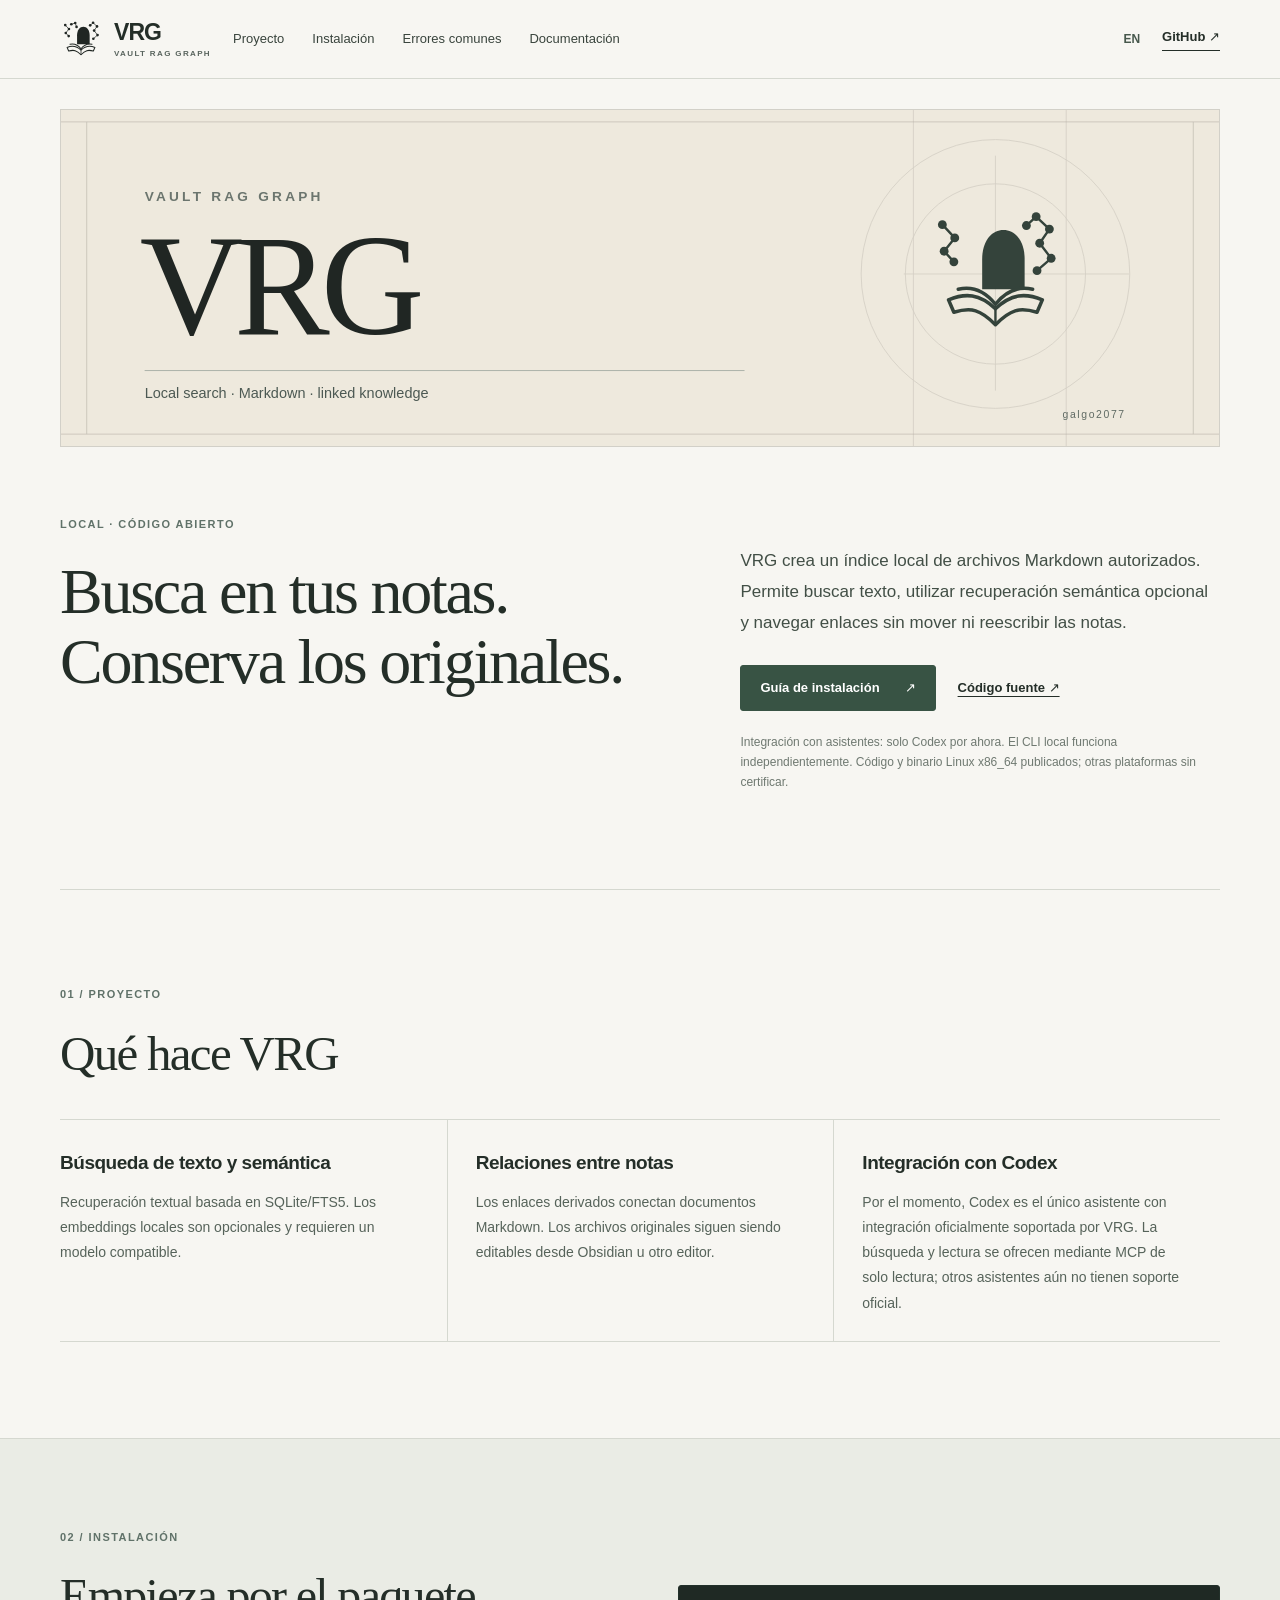
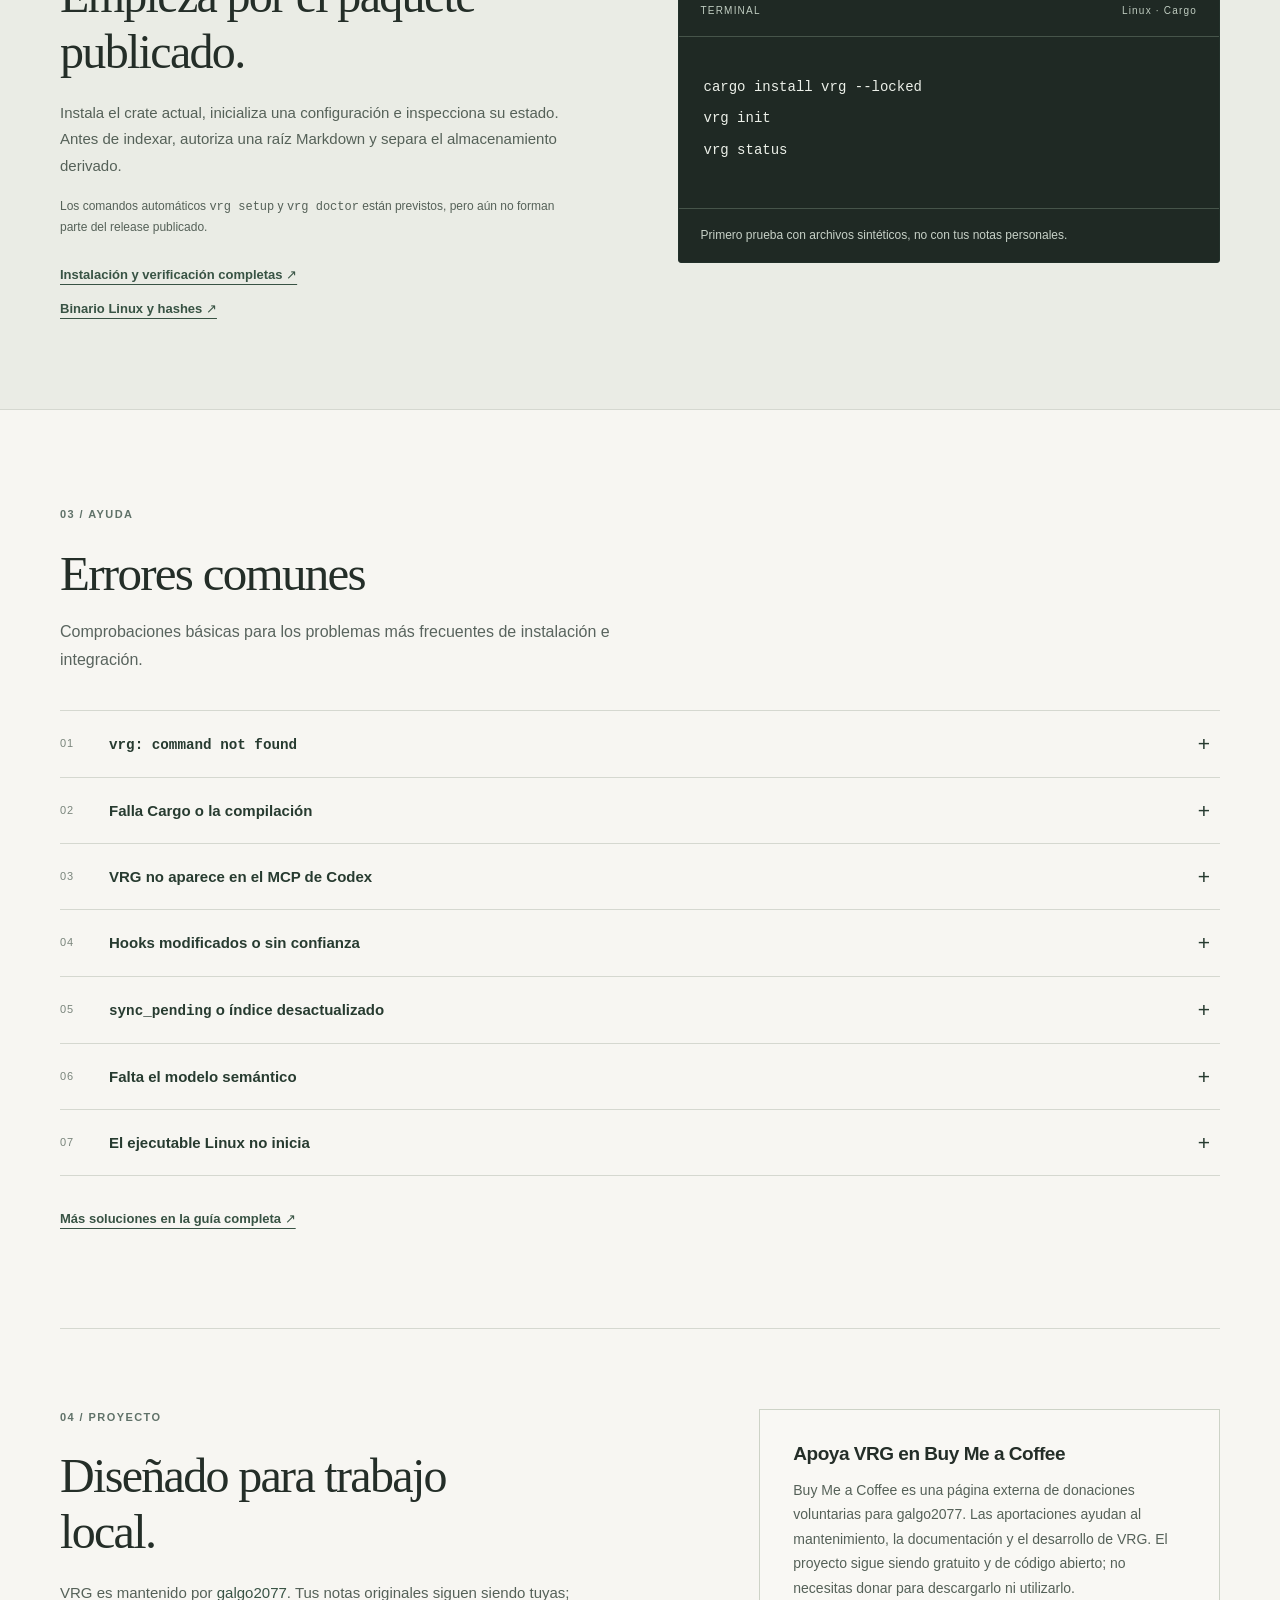
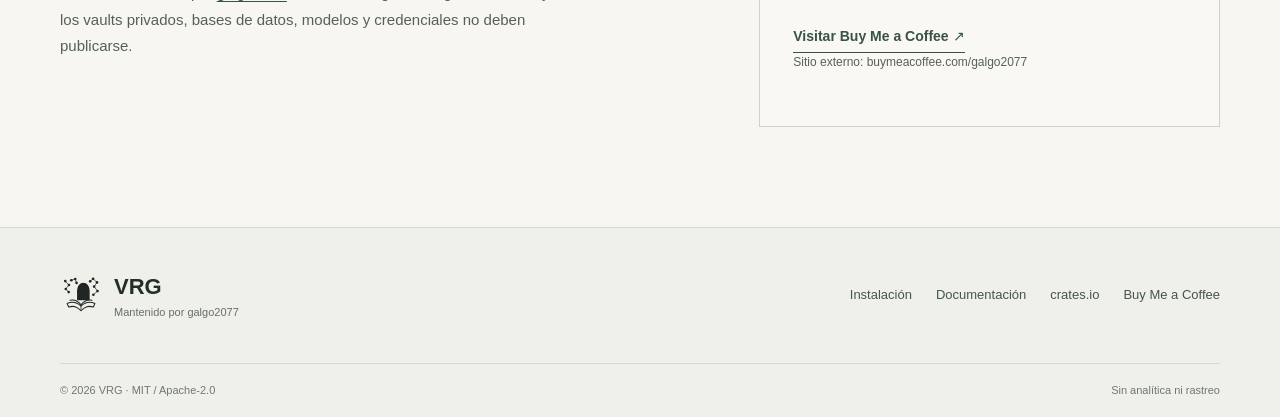
==== commit e6fdc23a: "docs: clarify Codex-only assistant support and voluntary Buy Me a Coffee donations" ====
--- a/docs/es/index.html
+++ b/docs/es/index.html
@@ -4,8 +4,8 @@
 <div class="header-actions"><a class="lang-switch" href="../index.html" lang="en" hreflang="en">EN</a><a class="quiet-link" href="https://github.com/galgo2077/VRG" rel="noopener noreferrer">GitHub ↗</a></div></div></header>
 <main id="content">
 <section class="wrap banner-section" aria-labelledby="banner-label"><h2 class="sr-only" id="banner-label">VRG — Vault RAG Graph</h2><img class="brand-banner" src="../assets/vrg-banner.svg" alt="VRG — Vault RAG Graph. Búsqueda local, Markdown y conocimiento relacionado." width="1440" height="420"></section>
-<section class="wrap introduction"><div><p class="eyeline">LOCAL · CÓDIGO ABIERTO</p><h1>Busca en tus notas.<br>Conserva los originales.</h1></div><div class="intro-side"><p>VRG crea un índice local de archivos Markdown autorizados. Permite buscar texto, utilizar recuperación semántica opcional y navegar enlaces sin mover ni reescribir las notas.</p><div class="cta-row"><a class="primary-link" href="./setup.html">Guía de instalación <span aria-hidden="true">↗</span></a><a class="secondary-link" href="https://github.com/galgo2077/VRG" rel="noopener noreferrer">Código fuente ↗</a></div><p class="small-note">Código publicado y binario Linux x86_64. No hay certificación para otras plataformas.</p></div></section>
-<section id="overview" class="wrap content-section"><div class="section-top"><span class="section-index">01 / PROYECTO</span><h2>Qué hace VRG</h2></div><div class="three-col"><article><h3>Búsqueda de texto y semántica</h3><p>Recuperación textual basada en SQLite/FTS5. Los embeddings locales son opcionales y requieren un modelo compatible.</p></article><article><h3>Relaciones entre notas</h3><p>Los enlaces derivados conectan documentos Markdown. Los archivos originales siguen siendo editables desde Obsidian u otro editor.</p></article><article><h3>Integración MCP</h3><p>Un servidor MCP local y de solo lectura expone búsquedas y referencias atribuidas a clientes compatibles, incluido Codex.</p></article></div></section>
+<section class="wrap introduction"><div><p class="eyeline">LOCAL · CÓDIGO ABIERTO</p><h1>Busca en tus notas.<br>Conserva los originales.</h1></div><div class="intro-side"><p>VRG crea un índice local de archivos Markdown autorizados. Permite buscar texto, utilizar recuperación semántica opcional y navegar enlaces sin mover ni reescribir las notas.</p><div class="cta-row"><a class="primary-link" href="./setup.html">Guía de instalación <span aria-hidden="true">↗</span></a><a class="secondary-link" href="https://github.com/galgo2077/VRG" rel="noopener noreferrer">Código fuente ↗</a></div><p class="small-note">Integración con asistentes: solo Codex por ahora. El CLI local funciona independientemente. Código y binario Linux x86_64 publicados; otras plataformas sin certificar.</p></div></section>
+<section id="overview" class="wrap content-section"><div class="section-top"><span class="section-index">01 / PROYECTO</span><h2>Qué hace VRG</h2></div><div class="three-col"><article><h3>Búsqueda de texto y semántica</h3><p>Recuperación textual basada en SQLite/FTS5. Los embeddings locales son opcionales y requieren un modelo compatible.</p></article><article><h3>Relaciones entre notas</h3><p>Los enlaces derivados conectan documentos Markdown. Los archivos originales siguen siendo editables desde Obsidian u otro editor.</p></article><article><h3>Integración con Codex</h3><p>Por el momento, Codex es el único asistente con integración oficialmente soportada por VRG. La búsqueda y lectura se ofrecen mediante MCP de solo lectura; otros asistentes aún no tienen soporte oficial.</p></article></div></section>
 <section id="install" class="wide-panel"><div class="wrap install-layout"><div><span class="section-index">02 / INSTALACIÓN</span><h2>Empieza por el paquete publicado.</h2><p>Instala el crate actual, inicializa una configuración e inspecciona su estado. Antes de indexar, autoriza una raíz Markdown y separa el almacenamiento derivado.</p><p class="small-note">Los comandos automáticos <code>vrg setup</code> y <code>vrg doctor</code> están previstos, pero aún no forman parte del release publicado.</p><div class="plain-links"><a href="./setup.html">Instalación y verificación completas ↗</a><a href="https://github.com/galgo2077/VRG/releases/tag/v0.4.0-f4" rel="noopener noreferrer">Binario Linux y hashes ↗</a></div></div><div class="code-area"><div class="code-head"><span>TERMINAL</span><span>Linux · Cargo</span></div><pre><code>cargo install vrg --locked
 vrg init
 vrg status</code></pre><div class="code-foot">Primero prueba con archivos sintéticos, no con tus notas personales.</div></div></div></section>
@@ -19,5 +19,5 @@
 <details><summary><span>06</span><strong>Falta el modelo semántico</strong></summary><p>La búsqueda textual funciona sin modelo. Para habilitar semántica, suministra un modelo ONNX compatible y sus archivos de tokenización desde una fuente verificada.</p></details>
 <details><summary><span>07</span><strong>El ejecutable Linux no inicia</strong></summary><p>El binario x86_64 publicado requiere bibliotecas compatibles de glibc y libstdc++. Si tu sistema es antiguo, compila desde fuentes en lugar de reemplazar bibliotecas del sistema.</p></details>
 </div><p class="section-end"><a href="./setup.html#trouble">Más soluciones en la guía completa ↗</a></p></section>
-<section class="wrap about-section"><div><span class="section-index">04 / PROYECTO</span><h2>Diseñado para trabajo local.</h2><p>VRG es mantenido por <a href="https://github.com/galgo2077" rel="noopener noreferrer">galgo2077</a>. Tus notas originales siguen siendo tuyas; los vaults privados, bases de datos, modelos y credenciales no deben publicarse.</p></div><aside class="support-box"><h3>Apoya el desarrollo</h3><p>Si VRG te resulta útil, puedes contribuir a su mantenimiento.</p><a class="support-link" href="https://buymeacoffee.com/galgo2077?new=1" rel="noopener noreferrer">Buy Me a Coffee ↗</a></aside></section>
-</main><footer class="site-footer"><div class="wrap footer-inner"><div class="footer-brand"><img src="../assets/vrg-mark.svg" alt="" width="42" height="42"><div><strong>VRG</strong><span>Mantenido por galgo2077</span></div></div><div class="footer-nav"><a href="./setup.html">Instalación</a><a href="./guide.html">Documentación</a><a href="https://crates.io/crates/vrg" rel="noopener noreferrer">crates.io</a><a href="https://buymeacoffee.com/galgo2077?new=1" rel="noopener noreferrer">Apoyar</a></div></div><div class="wrap footer-bottom"><span>© 2026 VRG · MIT / Apache-2.0</span><span>Sin analítica ni rastreo</span></div></footer></body></html>+<section class="wrap about-section"><div><span class="section-index">04 / PROYECTO</span><h2>Diseñado para trabajo local.</h2><p>VRG es mantenido por <a href="https://github.com/galgo2077" rel="noopener noreferrer">galgo2077</a>. Tus notas originales siguen siendo tuyas; los vaults privados, bases de datos, modelos y credenciales no deben publicarse.</p></div><aside class="support-box"><h3>Apoya VRG en Buy Me a Coffee</h3><p>Buy Me a Coffee es una página externa de donaciones voluntarias para galgo2077. Las aportaciones ayudan al mantenimiento, la documentación y el desarrollo de VRG. El proyecto sigue siendo gratuito y de código abierto; no necesitas donar para descargarlo ni utilizarlo.</p><a class="support-link" href="https://buymeacoffee.com/galgo2077?new=1" rel="noopener noreferrer" aria-label="Visitar Buy Me a Coffee para apoyar VRG (sitio externo)">Visitar Buy Me a Coffee ↗</a><p class="small-note">Sitio externo: buymeacoffee.com/galgo2077</p></aside></section>
+</main><footer class="site-footer"><div class="wrap footer-inner"><div class="footer-brand"><img src="../assets/vrg-mark.svg" alt="" width="42" height="42"><div><strong>VRG</strong><span>Mantenido por galgo2077</span></div></div><div class="footer-nav"><a href="./setup.html">Instalación</a><a href="./guide.html">Documentación</a><a href="https://crates.io/crates/vrg" rel="noopener noreferrer">crates.io</a><a href="https://buymeacoffee.com/galgo2077?new=1" rel="noopener noreferrer">Buy Me a Coffee</a></div></div><div class="wrap footer-bottom"><span>© 2026 VRG · MIT / Apache-2.0</span><span>Sin analítica ni rastreo</span></div></footer></body></html>
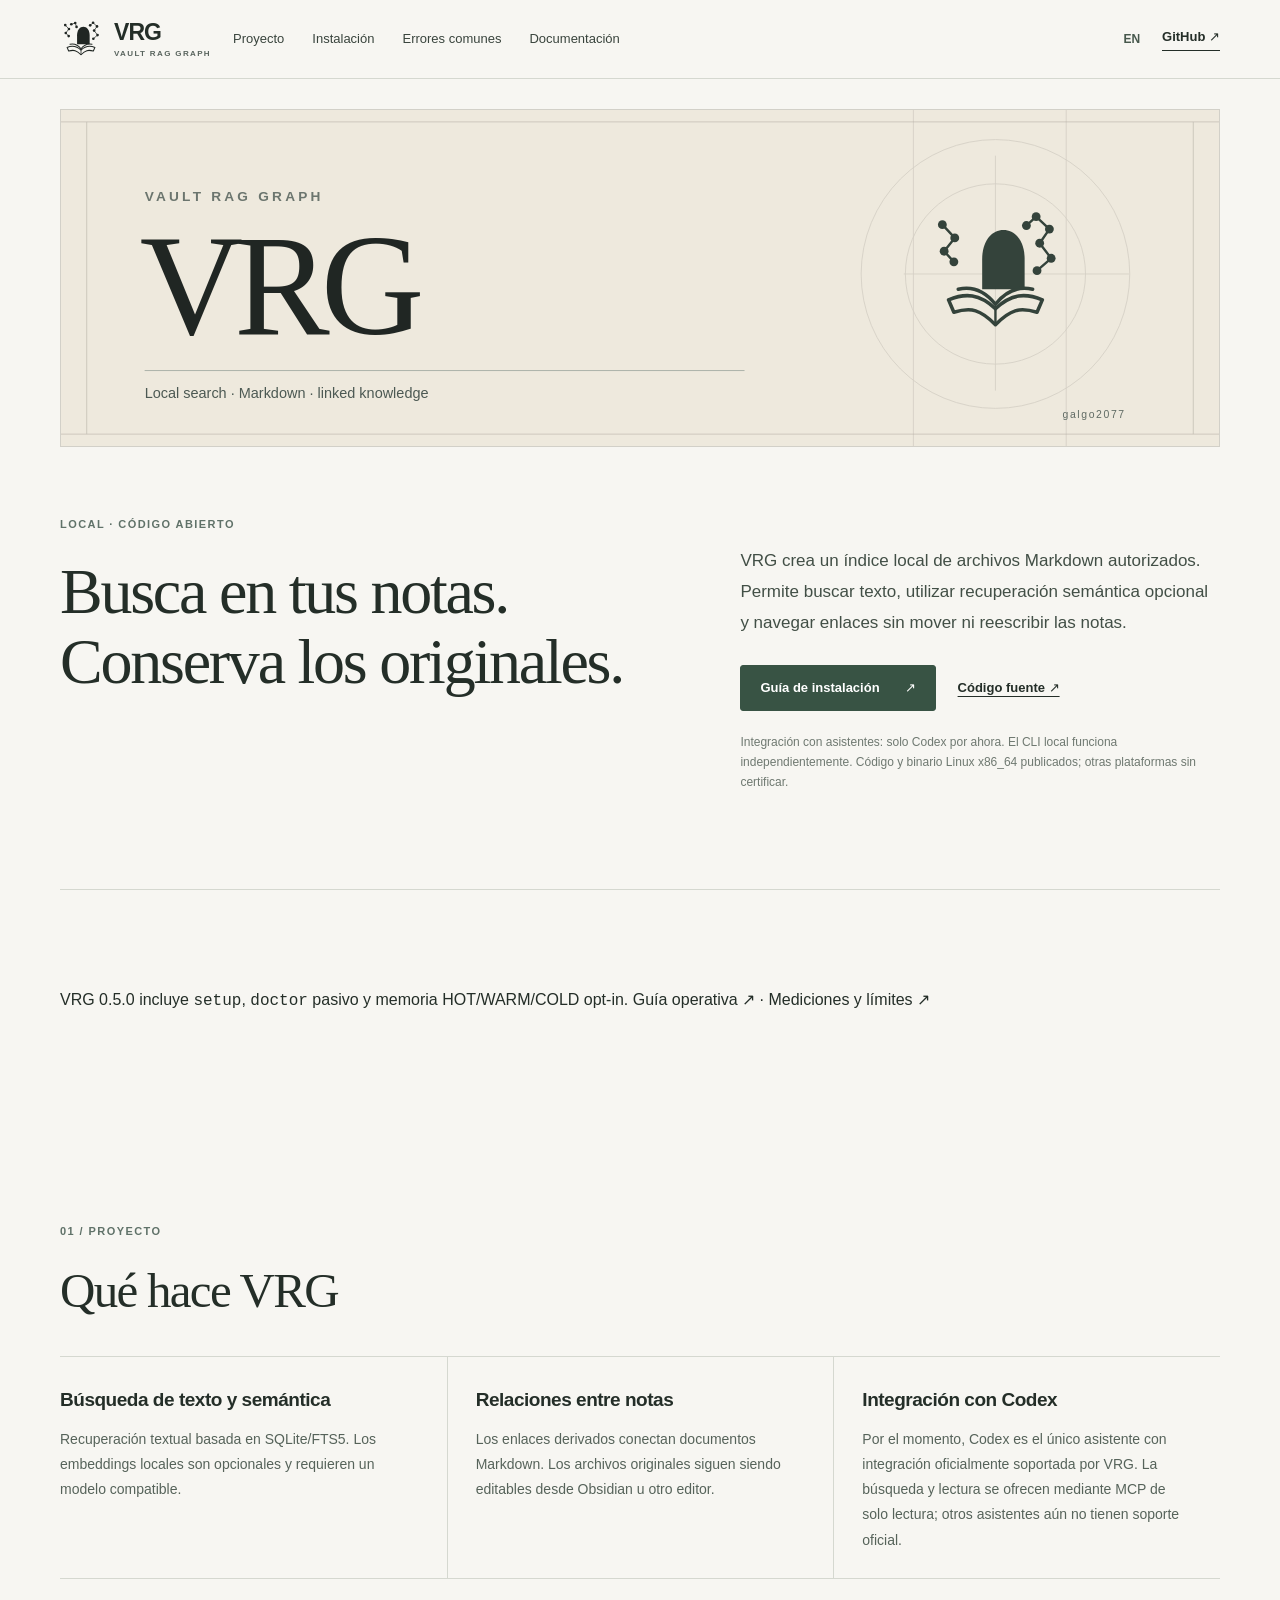
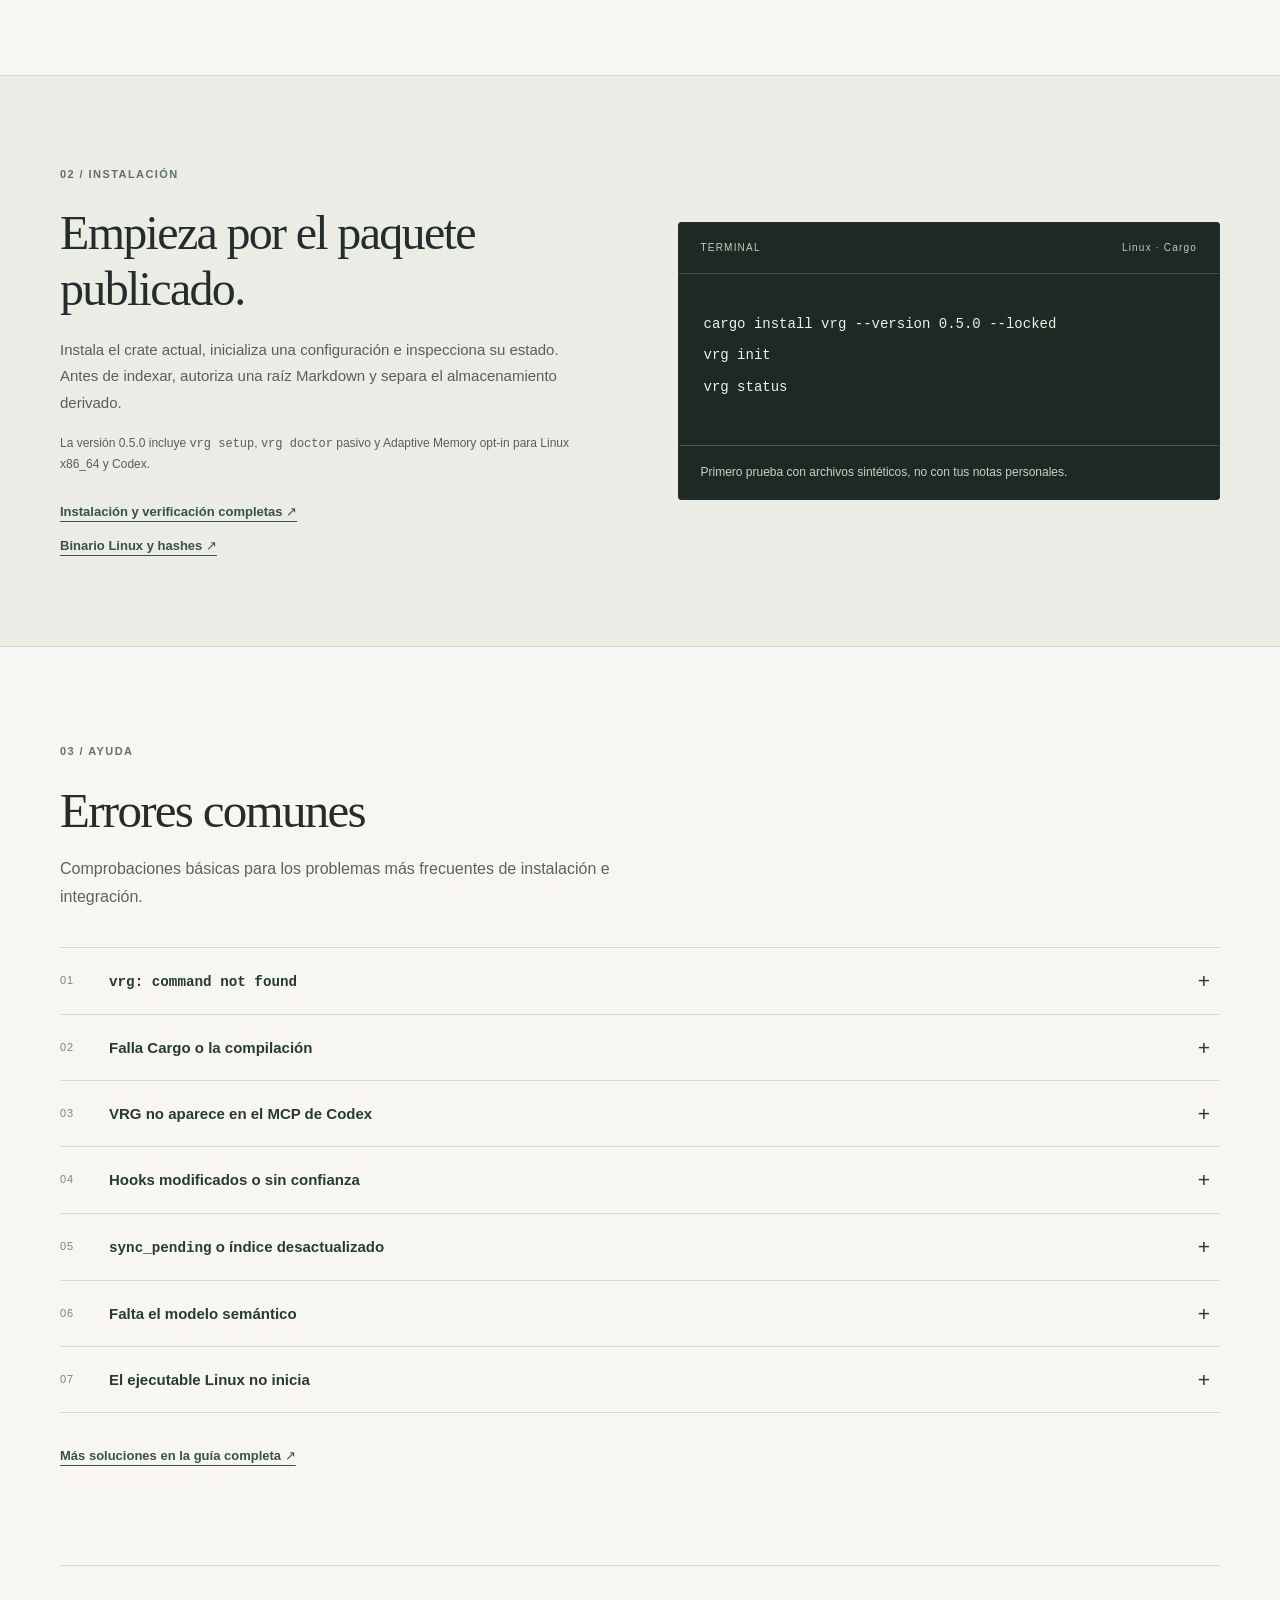
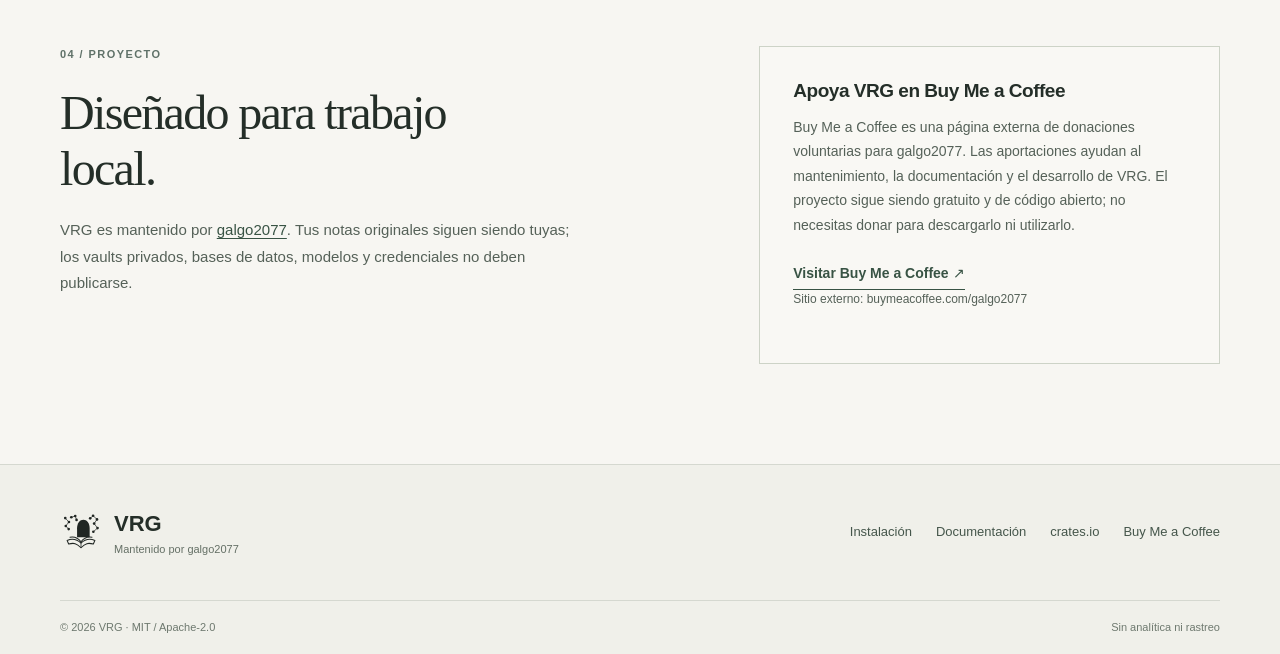
==== commit a89375cc: "docs: publish Linux adaptive-memory operation and measured release scope" ====
--- a/docs/es/index.html
+++ b/docs/es/index.html
@@ -5,8 +5,9 @@
 <main id="content">
 <section class="wrap banner-section" aria-labelledby="banner-label"><h2 class="sr-only" id="banner-label">VRG — Vault RAG Graph</h2><img class="brand-banner" src="../assets/vrg-banner.svg" alt="VRG — Vault RAG Graph. Búsqueda local, Markdown y conocimiento relacionado." width="1440" height="420"></section>
 <section class="wrap introduction"><div><p class="eyeline">LOCAL · CÓDIGO ABIERTO</p><h1>Busca en tus notas.<br>Conserva los originales.</h1></div><div class="intro-side"><p>VRG crea un índice local de archivos Markdown autorizados. Permite buscar texto, utilizar recuperación semántica opcional y navegar enlaces sin mover ni reescribir las notas.</p><div class="cta-row"><a class="primary-link" href="./setup.html">Guía de instalación <span aria-hidden="true">↗</span></a><a class="secondary-link" href="https://github.com/galgo2077/VRG" rel="noopener noreferrer">Código fuente ↗</a></div><p class="small-note">Integración con asistentes: solo Codex por ahora. El CLI local funciona independientemente. Código y binario Linux x86_64 publicados; otras plataformas sin certificar.</p></div></section>
+<section class="wrap content-section"><p>VRG 0.5.0 incluye <code>setup</code>, <code>doctor</code> pasivo y memoria HOT/WARM/COLD opt-in. <a href="../public/ADAPTIVE_MEMORY.es.md">Guía operativa ↗</a> · <a href="../public/ADAPTIVE_RELEASE_0.5.0.md">Mediciones y límites ↗</a></p></section>
 <section id="overview" class="wrap content-section"><div class="section-top"><span class="section-index">01 / PROYECTO</span><h2>Qué hace VRG</h2></div><div class="three-col"><article><h3>Búsqueda de texto y semántica</h3><p>Recuperación textual basada en SQLite/FTS5. Los embeddings locales son opcionales y requieren un modelo compatible.</p></article><article><h3>Relaciones entre notas</h3><p>Los enlaces derivados conectan documentos Markdown. Los archivos originales siguen siendo editables desde Obsidian u otro editor.</p></article><article><h3>Integración con Codex</h3><p>Por el momento, Codex es el único asistente con integración oficialmente soportada por VRG. La búsqueda y lectura se ofrecen mediante MCP de solo lectura; otros asistentes aún no tienen soporte oficial.</p></article></div></section>
-<section id="install" class="wide-panel"><div class="wrap install-layout"><div><span class="section-index">02 / INSTALACIÓN</span><h2>Empieza por el paquete publicado.</h2><p>Instala el crate actual, inicializa una configuración e inspecciona su estado. Antes de indexar, autoriza una raíz Markdown y separa el almacenamiento derivado.</p><p class="small-note">Los comandos automáticos <code>vrg setup</code> y <code>vrg doctor</code> están previstos, pero aún no forman parte del release publicado.</p><div class="plain-links"><a href="./setup.html">Instalación y verificación completas ↗</a><a href="https://github.com/galgo2077/VRG/releases/tag/v0.4.0-f4" rel="noopener noreferrer">Binario Linux y hashes ↗</a></div></div><div class="code-area"><div class="code-head"><span>TERMINAL</span><span>Linux · Cargo</span></div><pre><code>cargo install vrg --locked
+<section id="install" class="wide-panel"><div class="wrap install-layout"><div><span class="section-index">02 / INSTALACIÓN</span><h2>Empieza por el paquete publicado.</h2><p>Instala el crate actual, inicializa una configuración e inspecciona su estado. Antes de indexar, autoriza una raíz Markdown y separa el almacenamiento derivado.</p><p class="small-note">La versión 0.5.0 incluye <code>vrg setup</code>, <code>vrg doctor</code> pasivo y Adaptive Memory opt-in para Linux x86_64 y Codex.</p><div class="plain-links"><a href="./setup.html">Instalación y verificación completas ↗</a><a href="https://github.com/galgo2077/VRG/releases/tag/v0.5.0" rel="noopener noreferrer">Binario Linux y hashes ↗</a></div></div><div class="code-area"><div class="code-head"><span>TERMINAL</span><span>Linux · Cargo</span></div><pre><code>cargo install vrg --version 0.5.0 --locked
 vrg init
 vrg status</code></pre><div class="code-foot">Primero prueba con archivos sintéticos, no con tus notas personales.</div></div></div></section>
 <section class="wrap content-section" id="troubleshooting"><div class="section-top"><span class="section-index">03 / AYUDA</span><h2>Errores comunes</h2><p>Comprobaciones básicas para los problemas más frecuentes de instalación e integración.</p></div>
